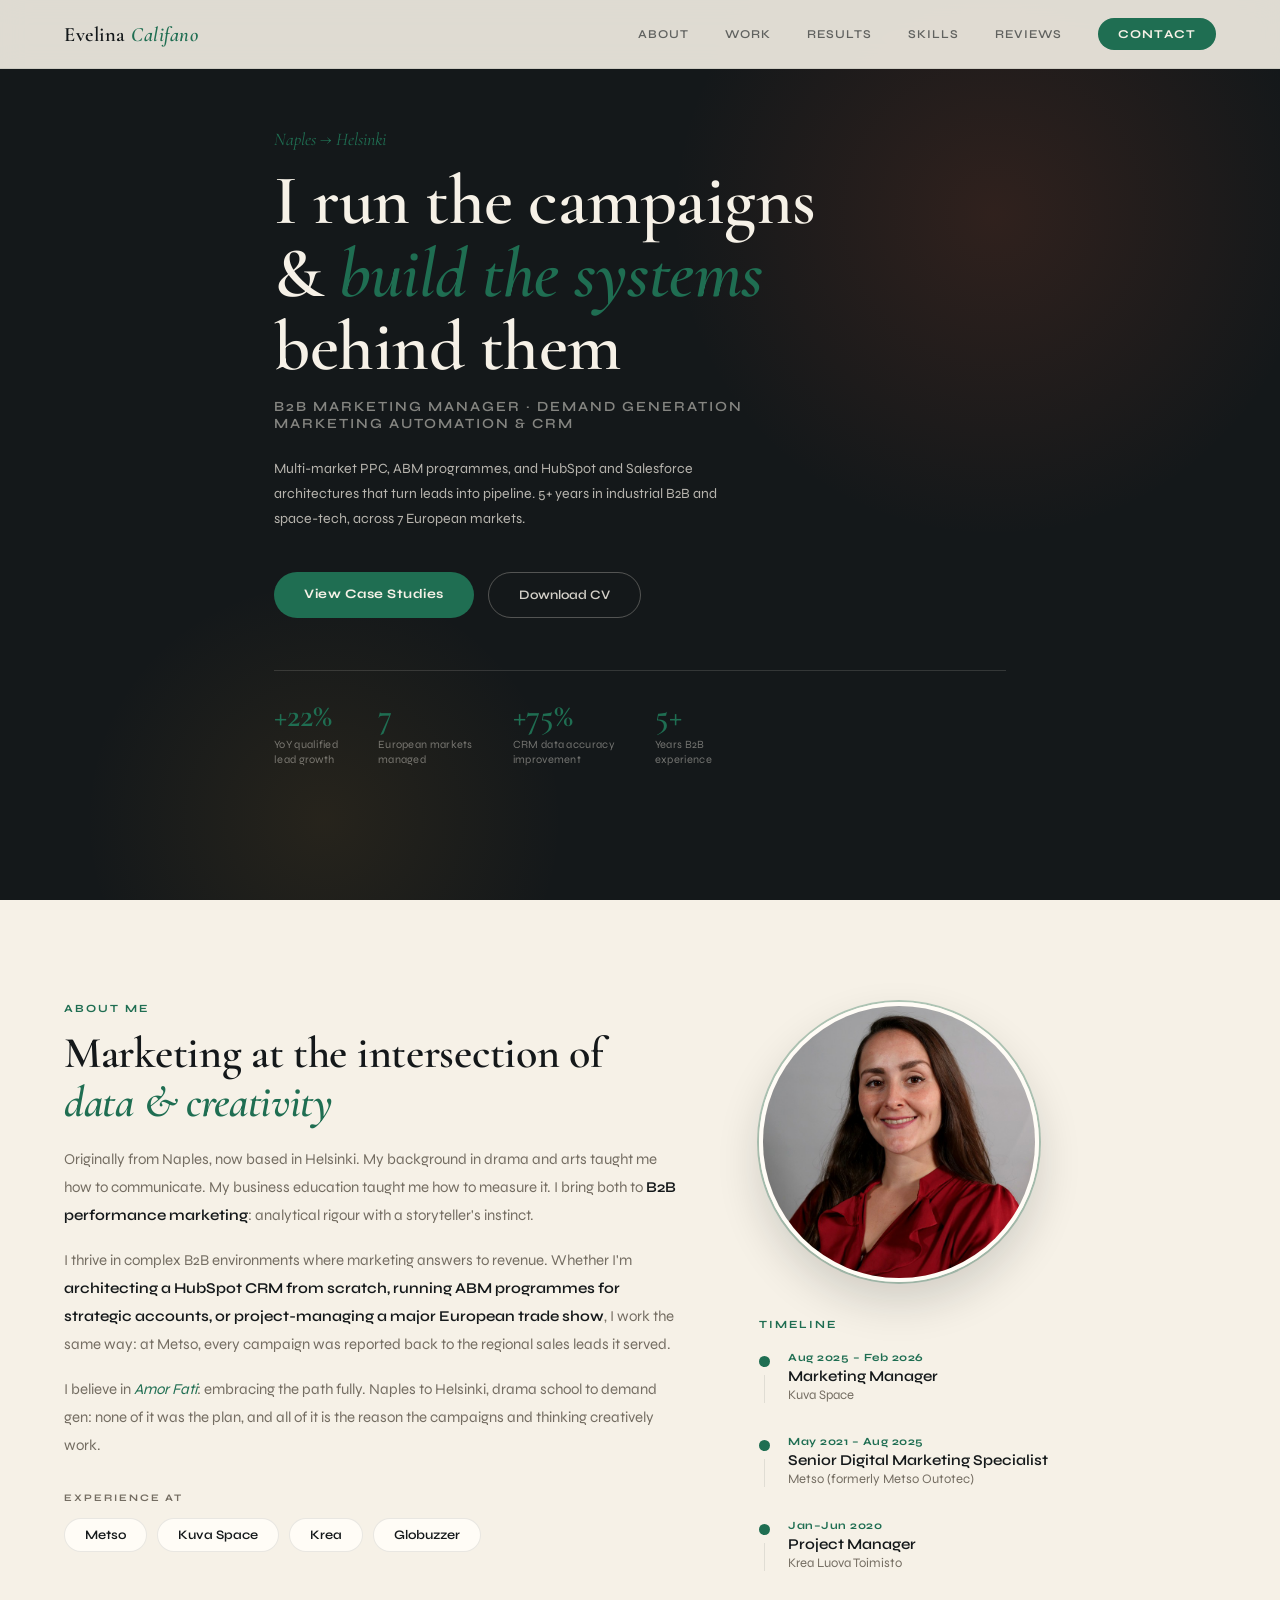
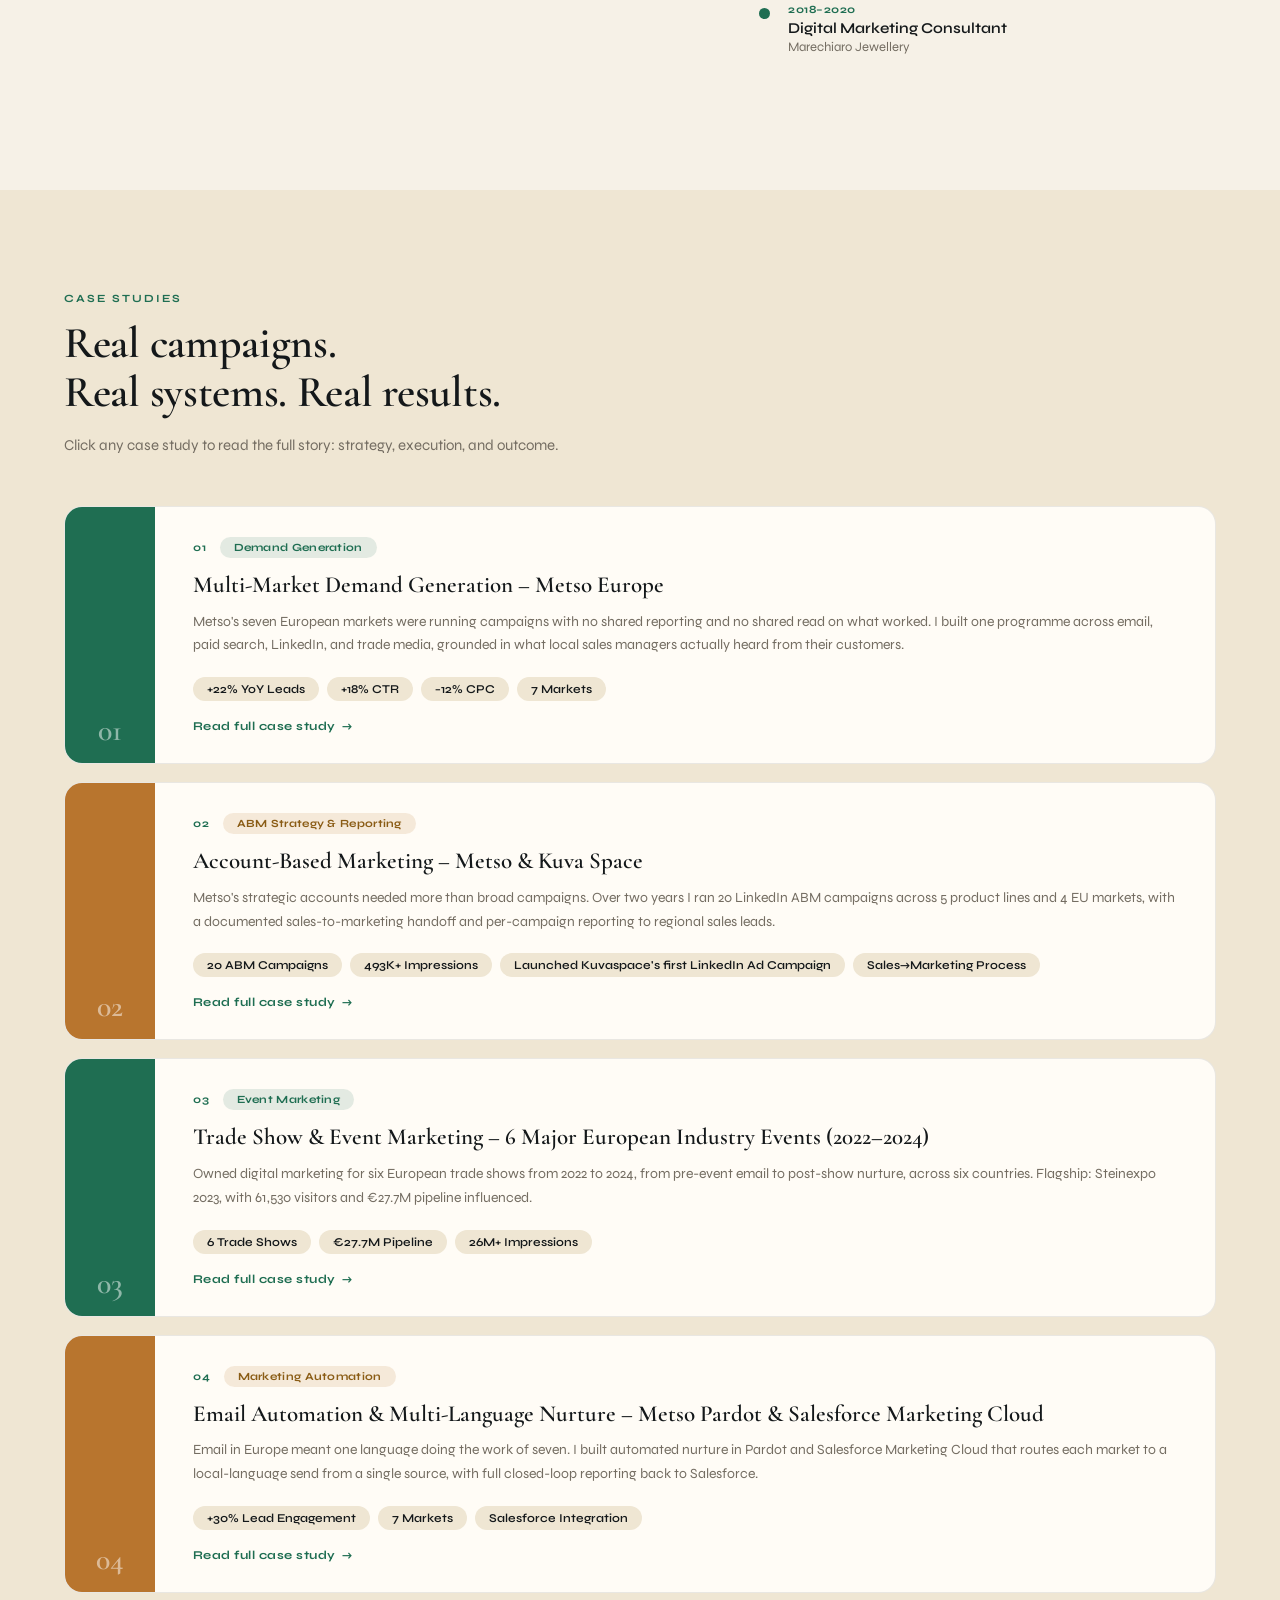
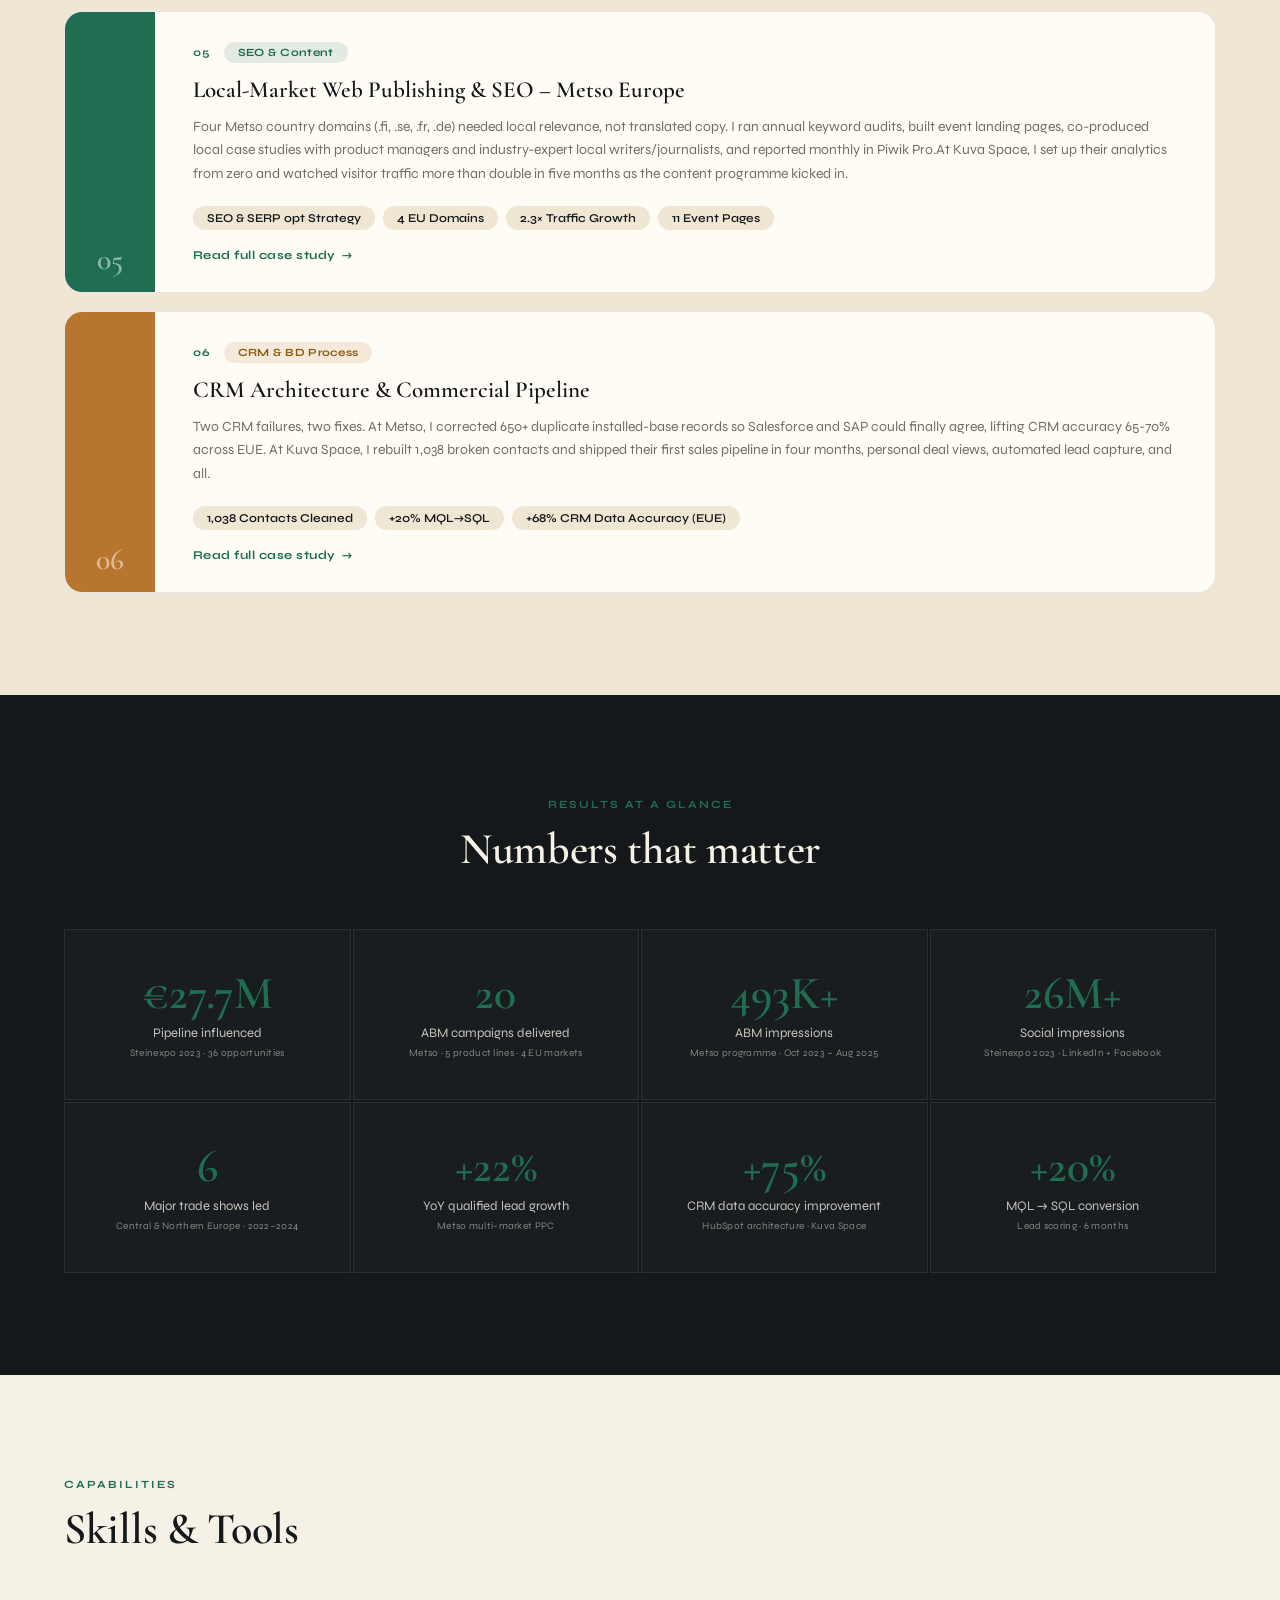
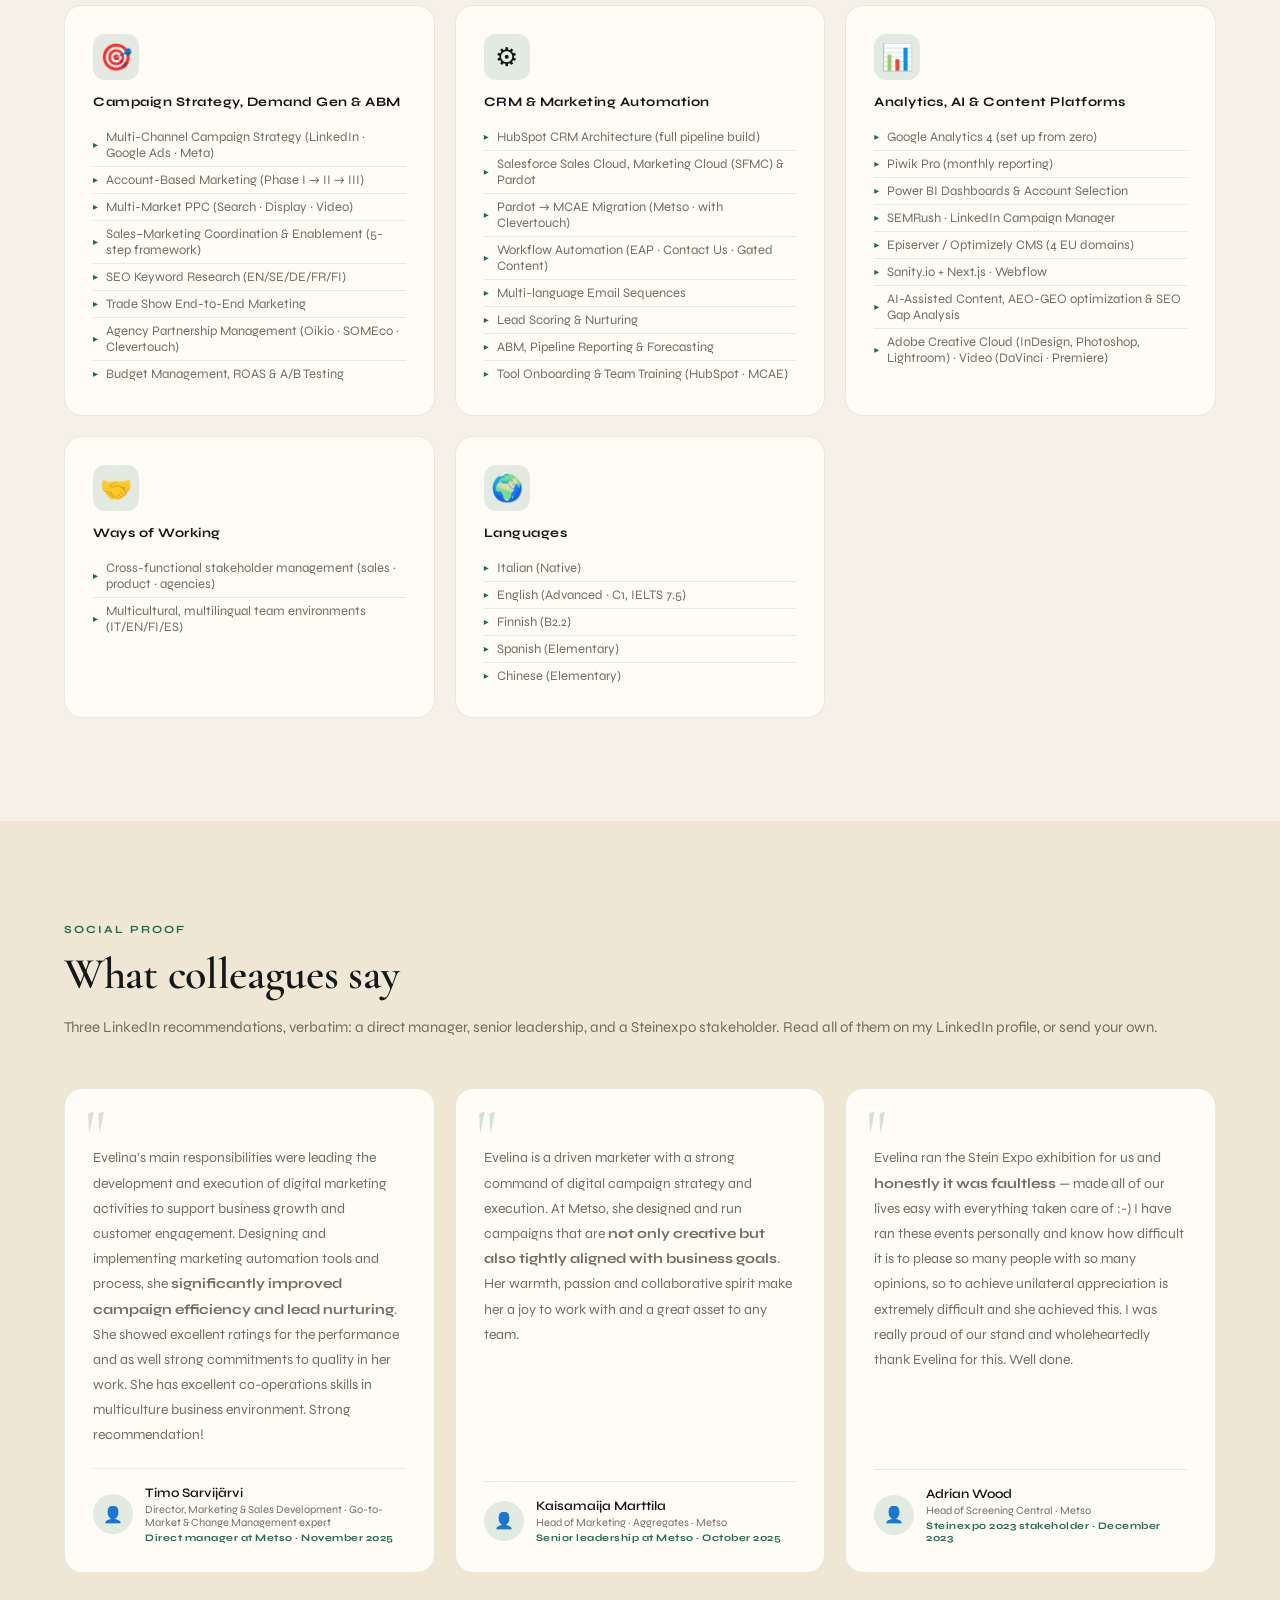
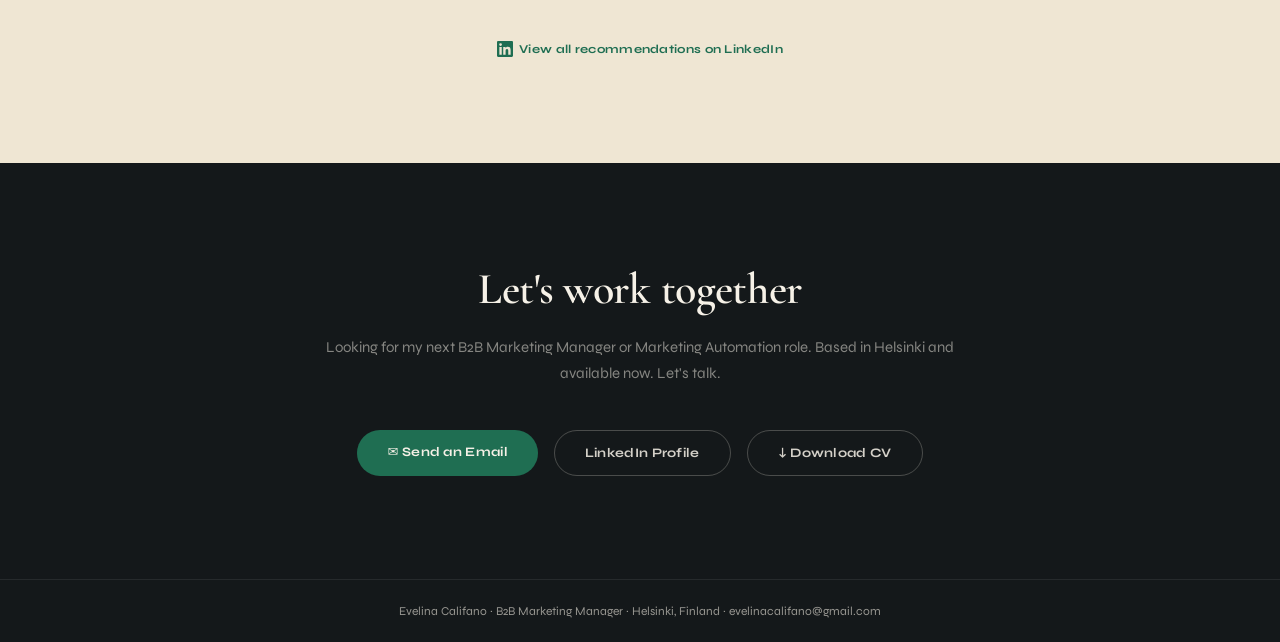
==== index.html @ 5bfd841c "Add files via upload" ====
<!DOCTYPE html>
<html lang="en">
<head>
<meta charset="UTF-8">
<meta name="viewport" content="width=device-width, initial-scale=1.0">
<title>Evelina Califano — B2B Marketing Portfolio</title>
<!-- Google tag (gtag.js) -->
<script async src="https://www.googletagmanager.com/gtag/js?id=G-ES58DCN4R7"></script>
<script>
  window.dataLayer = window.dataLayer || [];
  function gtag(){dataLayer.push(arguments);}
  gtag('js', new Date());
  gtag('config', 'G-ES58DCN4R7');
</script>
<link href="https://fonts.googleapis.com/css2?family=Cormorant+Garamond:ital,wght@0,400;0,600;1,400;1,600&family=Syne:wght@300;400;500;600&display=swap" rel="stylesheet">
<link rel="stylesheet" href="styles.css">
</head>
<body>

<!-- NAV -->
<nav>
  <div class="nav-logo">Evelina <em>Califano</em></div>
  <div class="nav-links">
    <a href="#about">About</a>
    <a href="#cases">Work</a>
    <a href="#results">Results</a>
    <a href="#skills">Skills</a>
    <a href="#recommendations">Reviews</a>
    <a href="#contact" class="nav-cta">Contact</a>
  </div>
  <button class="mobile-menu-btn" onclick="toggleMobileMenu()" aria-label="Menu">☰</button>
</nav>
<div class="mobile-menu" id="mobileMenu">
  <a href="#about" onclick="toggleMobileMenu()">About</a>
  <a href="#cases" onclick="toggleMobileMenu()">Work</a>
  <a href="#results" onclick="toggleMobileMenu()">Results</a>
  <a href="#skills" onclick="toggleMobileMenu()">Skills</a>
  <a href="#contact" onclick="toggleMobileMenu()">Contact</a>
</div>

<!-- HERO -->
<section class="hero">
  <div class="hero-glow-1"></div>
  <div class="hero-glow-2"></div>
  <div class="hero-inner">
    <div class="hero-content">
      <div class="hero-kicker">Naples &rarr; Helsinki</div>
      <h1 class="hero-title">I run the campaigns<br>& <em>build the systems</em><br>behind them</h1>
      <p class="hero-subtitle">B2B Marketing Manager · Demand Generation<br>Marketing Automation &amp; CRM</p>
      <p class="hero-desc">Multi-market PPC, ABM programmes, and HubSpot and Salesforce architectures that turn leads into pipeline. 5+ years in industrial B2B and space-tech, across 7 European markets.</p>
      <div class="hero-ctas">
        <a href="#cases" class="btn-primary">View Case Studies</a>
        <a href="https://github.com/EvelinaCalifano-Portfolio/evelinacalifano.github.io-/raw/refs/heads/main/Evelina%20Califano.CV.%281126%29.pdf" target="_blank" rel="noopener" class="btn-outline">Download CV</a>
      </div>
      <div class="hero-stats">
        <div><div class="stat-num">+22%</div><div class="stat-label">YoY qualified<br>lead growth</div></div>
        <div><div class="stat-num">7</div><div class="stat-label">European markets<br>managed</div></div>
        <div><div class="stat-num">+75%</div><div class="stat-label">CRM data accuracy<br>improvement</div></div>
        <div><div class="stat-num">5+</div><div class="stat-label">Years B2B<br>experience</div></div>
      </div>
    </div>
  </div>
</section>

<!-- ABOUT -->
<section id="about">
  <div class="about-inner">
    <div class="about-body fade-up">
      <div class="section-eyebrow">About me</div>
      <h2 class="section-title">Marketing at the intersection of<br><em style="color:var(--teal);font-style:italic">data &amp; creativity</em></h2>
      <p>Originally from Naples, now based in Helsinki. My background in drama and arts taught me how to communicate. My business education taught me how to measure it. I bring both to <strong>B2B performance marketing</strong>: analytical rigour with a storyteller's instinct.</p>
      <p>I thrive in complex B2B environments where marketing answers to revenue. Whether I'm <strong>architecting a HubSpot CRM from scratch, running ABM programmes for strategic accounts, or project-managing a major European trade show</strong>, I work the same way: at Metso, every campaign was reported back to the regional sales leads it served.</p>
      <p>I believe in <em>Amor Fati</em>: embracing the path fully. Naples to Helsinki, drama school to demand gen: none of it was the plan, and all of it is the reason the campaigns and thinking creatively work. </p>
      <div class="companies-label">Experience at</div>
      <div class="companies-list">
        <div class="co-pill">Metso</div>
        <div class="co-pill">Kuva Space</div>
        <div class="co-pill">Krea</div>
        <div class="co-pill">Globuzzer</div>
      </div>
    </div>
    <div class="fade-up">
      <div class="otw-wrap"><img src="[data-uri]" alt="Evelina Califano"></div>
      <div class="section-eyebrow" style="margin-bottom:20px;">Timeline</div>
      <div class="timeline">
        <div class="tl-item"><div class="tl-col"><div class="tl-dot"></div><div class="tl-line"></div></div><div><div class="tl-date">Aug 2025 – Feb 2026</div><div class="tl-role">Marketing Manager</div><div class="tl-co">Kuva Space</div></div></div>
        <div class="tl-item"><div class="tl-col"><div class="tl-dot"></div><div class="tl-line"></div></div><div><div class="tl-date">May 2021 – Aug 2025</div><div class="tl-role">Senior Digital Marketing Specialist</div><div class="tl-co">Metso (formerly Metso Outotec)</div></div></div>
        <div class="tl-item"><div class="tl-col"><div class="tl-dot"></div><div class="tl-line"></div></div><div><div class="tl-date">Jan–Jun 2020</div><div class="tl-role">Project Manager</div><div class="tl-co">Krea Luova Toimisto</div></div></div>
        <div class="tl-item"><div class="tl-col"><div class="tl-dot"></div></div><div><div class="tl-date">2018–2020</div><div class="tl-role">Digital Marketing Consultant</div><div class="tl-co">Marechiaro Jewellery</div></div></div>
      </div>
    </div>
  </div>
</section>

<!-- CASE STUDIES -->
<section id="cases">
  <div class="cases-inner">
    <div class="fade-up">
      <div class="section-eyebrow">Case Studies</div>
      <h2 class="section-title">Real campaigns.<br>Real systems. Real results.</h2>
      <p style="font-size:15px;color:var(--mid);margin-top:8px;font-weight:300;">Click any case study to read the full story: strategy, execution, and outcome.</p>
    </div>
    <div class="cases-grid">

      <a class="case-card fade-up" href="case-cs1.html">
        <div class="case-stripe" data-num="01"></div>
        <div class="case-body">
          <div class="case-top"><span class="case-num">01</span><span class="case-tag">Demand Generation</span></div>
          <div class="case-title">Multi-Market Demand Generation – Metso Europe</div>
          <div class="case-desc">Metso's seven European markets were running campaigns with no shared reporting and no shared read on what worked. I built one programme across email, paid search, LinkedIn, and trade media, grounded in what local sales managers actually heard from their customers.</div>
          <div class="case-pills"><span class="pill">+22% YoY Leads</span><span class="pill">+18% CTR</span><span class="pill">−12% CPC</span><span class="pill">7 Markets</span></div>
          <div class="case-cta">Read full case study</div>
        </div>
      </a>

      <a class="case-card fade-up" href="case-cs3.html">
        <div class="case-stripe gold" data-num="02"></div>
        <div class="case-body">
          <div class="case-top"><span class="case-num">02</span><span class="case-tag gold-tag">ABM Strategy & Reporting</span></div>
          <div class="case-title">Account-Based Marketing – Metso & Kuva Space </div>
          <div class="case-desc">Metso's strategic accounts needed more than broad campaigns. Over two years I ran 20 LinkedIn ABM campaigns across 5 product lines and 4 EU markets, with a documented sales-to-marketing handoff and per-campaign reporting to regional sales leads.</div>
          <div class="case-pills"><span class="pill">20 ABM Campaigns</span><span class="pill">493K+ Impressions</span><span class="pill">Launched Kuvaspace's first LinkedIn Ad Campaign</span><span class="pill">Sales→Marketing Process</span></div>
          <div class="case-cta">Read full case study</div>
        </div>
      </a>

      <a class="case-card fade-up" href="case-cs4.html">
        <div class="case-stripe" data-num="03"></div>
        <div class="case-body">
          <div class="case-top"><span class="case-num">03</span><span class="case-tag">Event Marketing</span></div>
          <div class="case-title">Trade Show &amp; Event Marketing – 6 Major European Industry Events (2022–2024)</div>
          <div class="case-desc">Owned digital marketing for six European trade shows from 2022 to 2024, from pre-event email to post-show nurture, across six countries. Flagship: Steinexpo 2023, with 61,530 visitors and €27.7M pipeline influenced.</div>
          <div class="case-pills"><span class="pill">6 Trade Shows</span><span class="pill">€27.7M Pipeline</span><span class="pill">26M+ Impressions</span></div>
          <div class="case-cta">Read full case study</div>
        </div>
      </a>

      <a class="case-card fade-up" href="case-cs5.html">
        <div class="case-stripe gold" data-num="04"></div>
        <div class="case-body">
          <div class="case-top"><span class="case-num">04</span><span class="case-tag gold-tag">Marketing Automation</span></div>
          <div class="case-title">Email Automation &amp; Multi-Language Nurture – Metso Pardot &amp; Salesforce Marketing Cloud</div>
          <div class="case-desc">Email in Europe meant one language doing the work of seven. I built automated nurture in Pardot and Salesforce Marketing Cloud that routes each market to a local-language send from a single source, with full closed-loop reporting back to Salesforce.</div>
          <div class="case-pills"><span class="pill">+30% Lead Engagement</span><span class="pill">7 Markets</span><span class="pill">Salesforce Integration</span></div>
          <div class="case-cta">Read full case study</div>
        </div>
      </a>

      <a class="case-card fade-up" href="case-cs6.html">
        <div class="case-stripe" data-num="05"></div>
        <div class="case-body">
          <div class="case-top"><span class="case-num">05</span><span class="case-tag">SEO & Content</span></div>
          <div class="case-title">Local-Market Web Publishing &amp; SEO – Metso Europe</div>
          <div class="case-desc">Four Metso country domains (.fi, .se, .fr, .de) needed local relevance, not translated copy. I ran annual keyword audits, built event landing pages, co-produced local case studies with product managers and industry-expert local writers/journalists, and reported monthly in Piwik Pro.At Kuva Space, I set up their analytics from zero and watched visitor traffic more than double in five months as the content programme kicked in.</div>
          <div class="case-pills"><span class="pill">SEO & SERP opt Strategy</span><span class="pill">4 EU Domains</span><span class="pill">2.3× Traffic Growth</span><span class="pill">11 Event Pages</span></div>
          <div class="case-cta">Read full case study</div>
        </div>
      </a>

      <a class="case-card fade-up" href="case-cs2.html">
        <div class="case-stripe gold" data-num="06"></div>
        <div class="case-body">
          <div class="case-top"><span class="case-num">06</span><span class="case-tag gold-tag">CRM & BD Process</span></div>
          <div class="case-title">CRM Architecture &amp; Commercial Pipeline</div>
          <div class="case-desc"> Two CRM failures, two fixes. At Metso, I corrected 650+ duplicate installed-base records so Salesforce and SAP could finally agree, lifting CRM accuracy 65-70% across EUE. At Kuva Space, I rebuilt 1,038 broken contacts and shipped their first sales pipeline in four months, personal deal views, automated lead capture, and all.</div>
          <div class="case-pills"><span class="pill">1,038 Contacts Cleaned</span><span class="pill">+20% MQL→SQL</span><span class="pill">+68% CRM Data Accuracy (EUE)</span></div>
          <div class="case-cta">Read full case study</div>
        </div>
      </a>

    </div>
  </div>
</section>

<!-- RESULTS WALL -->
<section id="results">
  <div class="results-inner">
    <div class="fade-up">
      <div class="section-eyebrow">Results at a Glance</div>
      <h2 class="section-title" style="color:var(--white)">Numbers that matter</h2>
    </div>
    <div class="results-wall fade-up">
      <div class="result-block"><div class="result-num">€27.7M</div><div class="result-lbl">Pipeline influenced</div><div class="result-source">Steinexpo 2023 · 36 opportunities</div></div>
      <div class="result-block"><div class="result-num">20</div><div class="result-lbl">ABM campaigns delivered</div><div class="result-source">Metso · 5 product lines · 4 EU markets</div></div>
      <div class="result-block"><div class="result-num">493K+</div><div class="result-lbl">ABM impressions</div><div class="result-source">Metso programme · Oct 2023 – Aug 2025</div></div>
      <div class="result-block"><div class="result-num">26M+</div><div class="result-lbl">Social impressions</div><div class="result-source">Steinexpo 2023 · LinkedIn + Facebook</div></div>
      <div class="result-block"><div class="result-num">6</div><div class="result-lbl">Major trade shows led</div><div class="result-source">Central &amp; Northern Europe · 2022–2024</div></div>
      <div class="result-block"><div class="result-num">+22%</div><div class="result-lbl">YoY qualified lead growth</div><div class="result-source">Metso multi-market PPC</div></div>
      <div class="result-block"><div class="result-num">+75%</div><div class="result-lbl">CRM data accuracy improvement</div><div class="result-source">HubSpot architecture · Kuva Space</div></div>
      <div class="result-block"><div class="result-num">+20%</div><div class="result-lbl">MQL → SQL conversion</div><div class="result-source">Lead scoring · 6 months</div></div>
    </div>
  </div>
</section>

<!-- SKILLS -->
<section id="skills">
  <div class="skills-inner">
    <div class="fade-up">
      <div class="section-eyebrow">Capabilities</div>
      <h2 class="section-title">Skills &amp; Tools</h2>
    </div>
    <div class="skills-grid fade-up">
      <div class="skill-card">
        <div class="skill-icon">🎯</div>
        <div class="skill-cat">Campaign Strategy, Demand Gen &amp; ABM</div>
        <ul class="skill-list">
          <li>Multi-Channel Campaign Strategy (LinkedIn · Google Ads · Meta)</li>
          <li>Account-Based Marketing (Phase I → II → III)</li>
          <li>Multi-Market PPC (Search · Display · Video)</li>
          <li>Sales–Marketing Coordination &amp; Enablement (5-step framework)</li>
          <li>SEO Keyword Research (EN/SE/DE/FR/FI)</li>
          <li>Trade Show End-to-End Marketing</li>
          <li>Agency Partnership Management (Oikio · SOMEco · Clevertouch)</li>
          <li>Budget Management, ROAS &amp; A/B Testing</li>
        </ul>
      </div>
      <div class="skill-card">
        <div class="skill-icon">⚙️</div>
        <div class="skill-cat">CRM &amp; Marketing Automation</div>
        <ul class="skill-list">
          <li>HubSpot CRM Architecture (full pipeline build)</li>
          <li>Salesforce Sales Cloud, Marketing Cloud (SFMC) &amp; Pardot</li>
          <li>Pardot → MCAE Migration (Metso · with Clevertouch)</li>
          <li>Workflow Automation (EAP · Contact Us · Gated Content)</li>
          <li>Multi-language Email Sequences</li>
          <li>Lead Scoring &amp; Nurturing</li>
          <li>ABM, Pipeline Reporting &amp; Forecasting</li>
          <li>Tool Onboarding &amp; Team Training (HubSpot · MCAE)</li>
        </ul>
      </div>
      <div class="skill-card">
        <div class="skill-icon">📊</div>
        <div class="skill-cat">Analytics, AI &amp; Content Platforms</div>
        <ul class="skill-list">
          <li>Google Analytics 4 (set up from zero)</li>
          <li>Piwik Pro (monthly reporting)</li>
          <li>Power BI Dashboards &amp; Account Selection</li>
          <li>SEMRush · LinkedIn Campaign Manager</li>
          <li>Episerver / Optimizely CMS (4 EU domains)</li>
          <li>Sanity.io + Next.js · Webflow</li>
          <li>AI-Assisted Content, AEO-GEO optimization &amp; SEO Gap Analysis</li>
          <li>Adobe Creative Cloud (InDesign, Photoshop, Lightroom) · Video (DaVinci · Premiere)</li>
        </ul>
      </div>
      <div class="skill-card">
        <div class="skill-icon">🤝</div>
        <div class="skill-cat">Ways of Working</div>
        <ul class="skill-list">
          <li>Cross-functional stakeholder management (sales · product · agencies)</li>
          <li>Multicultural, multilingual team environments (IT/EN/FI/ES)</li>
        </ul>
      </div>
      <div class="skill-card">
        <div class="skill-icon">🌍</div>
        <div class="skill-cat">Languages</div>
        <ul class="skill-list">
          <li>Italian (Native)</li>
          <li>English (Advanced · C1, IELTS 7.5)</li>
          <li>Finnish (B2.2)</li>
          <li>Spanish (Elementary)</li>
          <li>Chinese (Elementary)</li>
        </ul>
      </div>
    </div>
  </div>
</section>


<!-- RECOMMENDATIONS -->
<section id="recommendations">
  <div class="reco-inner">
    <div class="fade-up">
      <div class="section-eyebrow">Social Proof</div>
      <h2 class="section-title">What colleagues say</h2>
      <p style="font-size:15px;color:var(--mid);margin-top:8px;font-weight:300;">Three LinkedIn recommendations, verbatim: a direct manager, senior leadership, and a Steinexpo stakeholder. Read all of them on my LinkedIn profile, or send your own.</p>
    </div>
    <div class="reco-grid fade-up">

      <div class="reco-card">
        <p class="reco-quote">Evelina’s main responsibilities were leading the development and execution of digital marketing activities to support business growth and customer engagement. Designing and implementing marketing automation tools and process, she <strong>significantly improved campaign efficiency and lead nurturing</strong>. She showed excellent ratings for the performance and as well strong commitments to quality in her work. She has excellent co-operations skills in multiculture business environment. Strong recommendation!</p>
        <div class="reco-author">
          <div class="reco-avatar">👤</div>
          <div>
            <div class="reco-name">Timo Sarvijärvi</div>
            <div class="reco-role">Director, Marketing &amp; Sales Development · Go-to-Market &amp; Change Management expert</div>
            <div class="reco-context">Direct manager at Metso · November 2025</div>
          </div>
        </div>
      </div>
      <div class="reco-card">
        <p class="reco-quote">Evelina is a driven marketer with a strong command of digital campaign strategy and execution. At Metso, she designed and run campaigns that are <strong>not only creative but also tightly aligned with business goals</strong>. Her warmth, passion and collaborative spirit make her a joy to work with and a great asset to any team.</p>
        <div class="reco-author">
          <div class="reco-avatar">👤</div>
          <div>
            <div class="reco-name">Kaisamaija Marttila</div>
            <div class="reco-role">Head of Marketing · Aggregates · Metso</div>
            <div class="reco-context">Senior leadership at Metso · October 2025</div>
          </div>
        </div>
      </div>
      <div class="reco-card">
        <p class="reco-quote">Evelina ran the Stein Expo exhibition for us and <strong>honestly it was faultless</strong> — made all of our lives easy with everything taken care of :-) I have ran these events personally and know how difficult it is to please so many people with so many opinions, so to achieve unilateral appreciation is extremely difficult and she achieved this. I was really proud of our stand and wholeheartedly thank Evelina for this. Well done.</p>
        <div class="reco-author">
          <div class="reco-avatar">👤</div>
          <div>
            <div class="reco-name">Adrian Wood</div>
            <div class="reco-role">Head of Screening Central · Metso</div>
            <div class="reco-context">Steinexpo 2023 stakeholder · December 2023</div>
          </div>
        </div>
      </div>

    </div>

    <div style="text-align:center;margin-top:40px;" class="fade-up">
      <a href="https://www.linkedin.com/in/evelina-califano-marketingistheanswer/" target="_blank" rel="noopener" class="reco-link">
        <svg width="16" height="16" viewBox="0 0 24 24" fill="currentColor"><path d="M20.447 20.452h-3.554v-5.569c0-1.328-.027-3.037-1.852-3.037-1.853 0-2.136 1.445-2.136 2.939v5.667H9.351V9h3.414v1.561h.046c.477-.9 1.637-1.85 3.37-1.85 3.601 0 4.267 2.37 4.267 5.455v6.286zM5.337 7.433a2.062 2.062 0 01-2.063-2.065 2.064 2.064 0 112.063 2.065zm1.782 13.019H3.555V9h3.564v11.452zM22.225 0H1.771C.792 0 0 .774 0 1.729v20.542C0 23.227.792 24 1.771 24h20.451C23.2 24 24 23.227 24 22.271V1.729C24 .774 23.2 0 22.222 0h.003z"/></svg>
        View all recommendations on LinkedIn
      </a>
    </div>
  </div>
</section>

<!-- CONTACT -->
<section id="contact">
  <div class="contact-inner fade-up">
    <h2 class="section-title">Let's work together</h2>
    <p class="contact-sub">Looking for my next B2B Marketing Manager or Marketing Automation role. Based in Helsinki and available now. Let's talk.</p>
    <div class="contact-links">
      <a href="mailto:evelinacalifano@gmail.com" class="cl cl-primary">✉ Send an Email</a>
      <a href="https://www.linkedin.com/in/evelina-califano-marketingistheanswer/" target="_blank" rel="noopener" class="cl cl-ghost">LinkedIn Profile</a>
      <a href="https://github.com/EvelinaCalifano-Portfolio/evelinacalifano.github.io-/raw/refs/heads/main/Evelina%20Califano.CV.%281126%29.pdf" target="_blank" rel="noopener" class="cl cl-ghost">↓ Download CV</a>
    </div>
  </div>
</section>

<footer>
  <p>Evelina Califano · B2B Marketing Manager · Helsinki, Finland · evelinacalifano@gmail.com</p>
</footer>

<script src="site.js"></script>
</body>
</html>
---- styles.css ----
:root {
  --ink: #14181A;
  --ink2: #1E2325;
  --cream: #F6F1E7;
  --cream2: #EFE6D3;
  --paper: #FFFCF6;
  --rust: #1F6E52;
  --rust-dim: rgba(31,110,82,0.12);
  --rust-mid: rgba(31,110,82,0.32);
  --ochre: #B8752E;
  --ochre-dim: rgba(184,117,46,0.14);
  --mid: #746D62;
  --white: #ffffff;
  --serif: 'Cormorant Garamond', Georgia, serif;
  --sans: 'Syne', system-ui, sans-serif;
  --border: rgba(20,24,26,0.09);
  --border-dark: rgba(255,255,255,0.08);
  --sp-sec-y: clamp(56px, 8vw, 112px);
  --sp-sec-x: clamp(20px, 6vw, 64px);
  /* legacy aliases so any leftover inline styles still resolve correctly */
  --teal: var(--rust);
  --teal-dim: var(--rust-dim);
  --teal-mid: var(--rust-mid);
  --gold: var(--ochre);
  --gold-dim: var(--ochre-dim);
  --dark: var(--ink);
  --dark2: var(--ink2);
  --light: var(--cream2);
  --white: var(--cream);
  --border-light: var(--border);
}
*{margin:0;padding:0;box-sizing:border-box;}
html{scroll-behavior:smooth;}
body{font-family:var(--sans);background:var(--cream);color:var(--ink);overflow-x:hidden;}

/* ── NAV ── */
nav{position:fixed;top:0;left:0;right:0;z-index:200;display:flex;justify-content:space-between;align-items:center;padding:clamp(12px,2vw,18px) var(--sp-sec-x);background:rgba(246,241,231,0.9);backdrop-filter:blur(14px);border-bottom:1px solid var(--border);}
.nav-logo{font-family:var(--serif);font-size:clamp(17px,1.6vw,21px);color:var(--ink);letter-spacing:0.5px;font-weight:600;}
.nav-logo em{color:var(--rust);font-style:italic;}
.nav-links{display:flex;gap:clamp(18px,3vw,36px);align-items:center;}
.nav-links a{color:var(--ink);opacity:0.62;text-decoration:none;font-size:12px;font-weight:600;letter-spacing:1px;text-transform:uppercase;transition:opacity 0.2s,color 0.2s;}
.nav-links a:hover{opacity:1;color:var(--rust);}
.nav-cta{background:var(--rust);color:var(--cream)!important;opacity:1!important;padding:9px 20px;border-radius:100px;font-weight:700!important;}
.nav-cta:hover{background:var(--ink);transform:translateY(-1px);}

/* ── HERO ── */
.hero{min-height:100vh;background:var(--ink);display:flex;align-items:flex-start;padding:clamp(84px,12vw,128px) 0 0;position:relative;overflow:hidden;}
.hero-glow-1{position:absolute;top:-15%;right:-5%;width:700px;height:700px;background:radial-gradient(circle,rgba(193,80,46,0.16) 0%,transparent 65%);pointer-events:none;}
.hero-glow-2{position:absolute;bottom:-20%;left:5%;width:520px;height:520px;background:radial-gradient(circle,rgba(201,138,44,0.10) 0%,transparent 65%);pointer-events:none;}
.hero-inner{max-width:860px;margin:0 auto;width:100%;position:relative;z-index:2;padding:0 var(--sp-sec-x);}
.hero-content{padding-bottom:clamp(48px,8vw,96px);}
.hero-kicker{font-family:var(--serif);font-style:italic;font-size:clamp(15px,1.4vw,19px);color:var(--rust);margin-bottom:14px;}
.hero-badge{display:inline-flex;align-items:center;gap:8px;background:var(--rust-dim);border:1px solid var(--rust-mid);padding:6px 16px;border-radius:100px;margin-bottom:26px;}
.hero-badge-dot{width:7px;height:7px;background:var(--rust);border-radius:50%;animation:pulse 2.4s ease-in-out infinite;}
@keyframes pulse{0%,100%{opacity:1;transform:scale(1);}50%{opacity:0.5;transform:scale(1.4);}}
.hero-badge span{font-size:11px;color:var(--rust);font-weight:700;letter-spacing:1px;text-transform:uppercase;}

h1.hero-title{font-family:var(--serif);font-size:clamp(2.4rem,4.6vw + 1rem,4.4rem);line-height:1.04;color:var(--cream);font-weight:600;margin-bottom:14px;letter-spacing:-0.5px;}
h1.hero-title em{color:var(--rust);font-style:italic;}
.hero-subtitle{font-size:clamp(12px,1.1vw,14px);color:rgba(246,241,231,0.5);font-weight:600;letter-spacing:2px;text-transform:uppercase;margin-bottom:24px;}
.hero-desc{font-size:clamp(14px,1.1vw,15px);color:rgba(246,241,231,0.72);line-height:1.8;margin-bottom:clamp(28px,4vw,40px);max-width:480px;font-weight:300;}

.hero-ctas{display:flex;gap:14px;flex-wrap:wrap;margin-bottom:clamp(32px,5vw,52px);}
.btn-primary{padding:14px 30px;background:var(--rust);color:var(--cream);font-size:13px;font-weight:700;border-radius:100px;text-decoration:none;letter-spacing:0.5px;transition:all 0.2s;}
.btn-primary:hover{transform:translateY(-2px);box-shadow:0 10px 30px rgba(193,80,46,0.35);background:var(--ochre);}
.btn-outline{padding:14px 30px;border:1px solid rgba(246,241,231,0.28);color:rgba(246,241,231,0.85);font-size:13px;font-weight:600;border-radius:100px;text-decoration:none;transition:all 0.2s;}
.btn-outline:hover{border-color:var(--rust);color:var(--rust);}

.hero-stats{display:flex;gap:clamp(20px,3.4vw,40px);flex-wrap:wrap;padding-top:28px;border-top:1px solid rgba(246,241,231,0.14);}
.stat-num{font-family:var(--serif);font-size:clamp(24px,2.6vw,34px);font-weight:600;color:var(--rust);line-height:1;}
.stat-label{font-size:11px;color:rgba(246,241,231,0.42);margin-top:5px;line-height:1.4;letter-spacing:0.3px;}

.hero-card{background:rgba(246,241,231,0.04);border:1px solid var(--border-dark);border-radius:20px;padding:32px;position:relative;overflow:hidden;}
.hero-card::before{content:'';position:absolute;top:0;left:0;right:0;height:1px;background:rgba(193,80,46,0.4);}
.hc-label{font-size:10px;color:var(--rust);font-weight:700;letter-spacing:1.5px;text-transform:uppercase;margin-bottom:22px;}
.metric-row{display:flex;align-items:center;gap:10px;padding:9px 0;border-bottom:1px solid var(--border-dark);}
.metric-row:last-child{border-bottom:none;padding-bottom:0;}
.metric-icon{width:34px;height:34px;border-radius:9px;background:var(--rust-dim);display:flex;align-items:center;justify-content:center;flex-shrink:0;font-size:15px;}
.metric-val{font-size:15px;font-weight:600;color:var(--cream);}
.metric-val em{color:var(--rust);font-style:normal;}
.metric-sub{font-size:10px;color:rgba(246,241,231,0.35);margin-top:1px;}

/* ── ABOUT ── */
#about{padding:var(--sp-sec-y) var(--sp-sec-x);background:var(--cream);}
.about-inner{max-width:1160px;margin:0 auto;display:grid;grid-template-columns:1.15fr 0.85fr;gap:clamp(40px,6vw,100px);align-items:start;}
.section-eyebrow{font-size:11px;font-weight:700;color:var(--rust);letter-spacing:2px;text-transform:uppercase;margin-bottom:14px;}
.section-title{font-family:var(--serif);font-size:clamp(1.9rem,2.6vw + 0.8rem,2.75rem);line-height:1.1;font-weight:600;margin-bottom:20px;letter-spacing:-0.3px;}
.about-body p{font-size:15px;color:var(--mid);line-height:1.85;margin-bottom:18px;font-weight:300;}
.about-body p strong{color:var(--ink);font-weight:600;}
.about-body p em{color:var(--rust);font-style:italic;}
.companies-label{font-size:10px;font-weight:700;color:var(--mid);letter-spacing:2px;text-transform:uppercase;margin:32px 0 14px;}
.companies-list{display:flex;flex-wrap:wrap;gap:10px;}
.co-pill{padding:8px 20px;border-radius:100px;border:1px solid var(--border);font-size:13px;font-weight:600;color:var(--ink);background:var(--paper);}

.timeline{padding-left:0;}
.tl-item{display:flex;gap:18px;margin-bottom:32px;}
.tl-col{display:flex;flex-direction:column;align-items:center;}
.tl-dot{width:11px;height:11px;border-radius:50%;background:var(--rust);flex-shrink:0;margin-top:5px;}
.tl-line{flex:1;width:1px;background:var(--border);margin-top:8px;}
.tl-date{font-size:11px;color:var(--rust);font-weight:700;letter-spacing:0.5px;margin-bottom:3px;}
.tl-role{font-size:15px;font-weight:600;color:var(--ink);}
.tl-co{font-size:13px;color:var(--mid);margin-top:2px;}
.photo-placeholder{width:100%;aspect-ratio:3/4;background:linear-gradient(135deg,var(--cream2) 0%,#E4D6BC 100%);border-radius:20px;display:flex;flex-direction:column;align-items:center;justify-content:center;border:2px dashed var(--rust-mid);color:var(--rust);font-size:13px;font-weight:600;gap:10px;max-width:240px;margin-bottom:32px;}
.photo-placeholder span{font-size:32px;}

/* ── CASES ── */
#cases{padding:var(--sp-sec-y) var(--sp-sec-x);background:var(--cream2);}
.cases-inner{max-width:1160px;margin:0 auto;}
.cases-grid{display:grid;gap:18px;margin-top:clamp(32px,5vw,52px);}
.case-card{background:var(--paper);border-radius:18px;overflow:hidden;border:1px solid var(--border);display:grid;grid-template-columns:clamp(60px,7vw,92px) 1fr;cursor:pointer;transition:transform 0.25s,box-shadow 0.25s;position:relative;text-decoration:none;color:inherit;}
.case-card:hover{transform:translateY(-5px);box-shadow:0 24px 60px rgba(20,24,26,0.12);}
.case-stripe{background:var(--rust);display:flex;align-items:flex-end;padding:18px 0 14px;justify-content:center;}
.case-stripe::after{content:attr(data-num);font-family:var(--serif);font-size:clamp(22px,2.4vw,30px);font-weight:600;color:rgba(255,255,255,0.5);}
.case-stripe.gold{background:var(--ochre);}
.case-body{padding:clamp(22px,3vw,30px) clamp(22px,3.4vw,38px);}
.case-top{display:flex;align-items:center;gap:12px;margin-bottom:14px;}
.case-num{font-size:11px;font-weight:700;color:var(--rust);letter-spacing:1.5px;}
.case-tag{font-size:11px;padding:4px 14px;border-radius:100px;background:var(--rust-dim);color:var(--rust);font-weight:700;letter-spacing:0.3px;}
.case-tag.gold-tag{background:var(--ochre-dim);color:#8A5C15;}
.case-title{font-family:var(--serif);font-size:clamp(19px,1.8vw,24px);font-weight:600;margin-bottom:10px;line-height:1.2;}
.case-desc{font-size:14px;color:var(--mid);line-height:1.7;margin-bottom:20px;font-weight:300;}
.case-pills{display:flex;flex-wrap:wrap;gap:8px;margin-bottom:18px;}
.pill{background:var(--cream2);border-radius:100px;padding:5px 14px;font-size:12px;font-weight:600;color:var(--ink);}
.case-cta{font-size:12px;font-weight:700;color:var(--rust);letter-spacing:0.5px;display:flex;align-items:center;gap:6px;}
.case-cta::after{content:'→';transition:transform 0.2s;}
.case-card:hover .case-cta::after{transform:translateX(4px);}

/* ── MODAL ── */
.modal-overlay{position:fixed;inset:0;background:rgba(20,24,26,0.85);backdrop-filter:blur(10px);z-index:500;display:flex;align-items:center;justify-content:center;padding:32px;opacity:0;pointer-events:none;transition:opacity 0.25s;}
.modal-overlay.open{opacity:1;pointer-events:all;}
.modal{background:var(--paper);border-radius:22px;max-width:780px;width:100%;max-height:85vh;overflow-y:auto;position:relative;}
.modal-header{padding:36px 40px 0;border-bottom:1px solid var(--border);padding-bottom:24px;}
.modal-close{position:absolute;top:20px;right:24px;background:var(--cream2);border:none;width:36px;height:36px;border-radius:50%;cursor:pointer;font-size:18px;display:flex;align-items:center;justify-content:center;color:var(--mid);transition:background 0.2s;}
.modal-close:hover{background:var(--rust-dim);color:var(--rust);}
.modal-eyebrow{font-size:11px;font-weight:700;color:var(--rust);letter-spacing:1.5px;text-transform:uppercase;margin-bottom:8px;}
.modal-title{font-family:var(--serif);font-size:clamp(24px,2.8vw,32px);font-weight:600;line-height:1.15;margin-bottom:12px;}
.modal-body{padding:28px 40px 40px;}
.modal-section{margin-bottom:28px;}
.modal-section h4{font-size:11px;font-weight:700;color:var(--mid);letter-spacing:1.5px;text-transform:uppercase;margin-bottom:10px;}
.modal-section p{font-size:14px;color:var(--mid);line-height:1.8;font-weight:300;}
.modal-section ul{padding-left:0;list-style:none;}
.modal-section ul li{font-size:14px;color:var(--mid);line-height:1.7;padding:5px 0;padding-left:18px;position:relative;font-weight:300;}
.modal-section ul li::before{content:'▸';color:var(--rust);position:absolute;left:0;font-size:11px;top:7px;}
.modal-section ul li strong{font-weight:600;color:var(--ink);}
.modal-results{display:grid;grid-template-columns:repeat(3,1fr);gap:12px;margin-top:8px;}
.modal-result{background:var(--cream2);border-radius:14px;padding:16px;text-align:center;}
.modal-result-num{font-family:var(--serif);font-size:28px;font-weight:600;color:var(--rust);}
.modal-result-label{font-size:12px;color:var(--mid);margin-top:4px;line-height:1.4;}
.modal-result-desc{font-size:11px;color:var(--mid);margin-top:8px;line-height:1.5;font-weight:300;}
.modal-results-note{font-size:11px;color:var(--mid);margin-top:14px;font-style:italic;font-weight:300;text-align:left;}
.modal-learn{background:var(--rust-dim);border-left:3px solid var(--rust);border-radius:0 12px 12px 0;padding:14px 18px;margin-top:8px;}
.modal-learn p{font-size:13px;color:#7A3115;line-height:1.7;font-style:italic;font-weight:400;}
.modal-learn strong{font-weight:600;}

.cs-asset-grid{display:grid;grid-template-columns:1fr 1fr;gap:12px;margin:12px 0 16px;}
.cs-asset-grid.single{grid-template-columns:1fr;}
.cs-asset-fig{margin:0;}
.cs-asset-fig img{width:100%;border-radius:10px;display:block;border:1px solid var(--border);box-shadow:0 2px 12px rgba(20,24,26,0.08);}
.cs-asset-fig figcaption{font-size:10px;color:var(--mid);text-align:center;padding:5px 4px 0;font-style:italic;line-height:1.4;}
.cs-li-links{margin:14px 0 0;padding:14px;background:var(--rust-dim);border-radius:10px;border-left:3px solid var(--rust);}
.cs-li-links p{font-size:12px;font-weight:700;color:var(--rust);margin:0 0 8px;letter-spacing:0.5px;}
.cs-li-links a{display:block;font-size:11px;color:#7A3115;margin-bottom:4px;word-break:break-all;text-decoration:none;padding:2px 0;}
.cs-li-links a:hover{text-decoration:underline;}
.modal-assets{margin-top:8px;}
.modal-assets h4{font-size:11px;font-weight:700;color:var(--mid);letter-spacing:1.5px;text-transform:uppercase;margin-bottom:14px;}
.modal-assets img{width:100%;border-radius:10px;display:block;border:1px solid var(--border);margin-bottom:6px;box-shadow:0 2px 8px rgba(20,24,26,0.07);}
.modal-assets figcaption{font-size:10px;color:var(--mid);text-align:center;padding:4px 4px 12px;font-style:italic;display:block;}
.modal-assets figure{margin:0 0 16px;}
@media(max-width:600px){.cs-asset-grid{grid-template-columns:1fr;}}

/* ── RESULTS ── */
#results{padding:var(--sp-sec-y) var(--sp-sec-x);background:var(--ink);}
.results-inner{max-width:1160px;margin:0 auto;text-align:center;}
.results-inner .section-title{color:var(--cream);}
.results-inner .section-eyebrow{justify-content:center;}
.results-wall{display:grid;grid-template-columns:repeat(4,1fr);gap:2px;margin-top:clamp(36px,5vw,56px);}
.result-block{background:rgba(246,241,231,0.025);padding:clamp(26px,3.6vw,40px) 20px;text-align:center;border:1px solid var(--border-dark);transition:background 0.2s;}
.result-block:hover{background:rgba(193,80,46,0.1);}
.result-num{font-family:var(--serif);font-size:clamp(30px,3.6vw,48px);font-weight:600;color:var(--rust);line-height:1;}
.result-lbl{font-size:13px;color:rgba(246,241,231,0.78);margin-top:8px;line-height:1.45;}
.result-source{font-size:10px;color:rgba(246,241,231,0.48);margin-top:4px;letter-spacing:0.3px;}

/* ── SKILLS ── */
#skills{padding:var(--sp-sec-y) var(--sp-sec-x);background:var(--cream);}
.skills-inner{max-width:1160px;margin:0 auto;}
.skills-grid{display:grid;grid-template-columns:repeat(3,1fr);gap:20px;margin-top:clamp(32px,5vw,52px);}
.skill-card{background:var(--paper);border-radius:18px;padding:28px;border:1px solid var(--border);transition:border-color 0.2s,transform 0.2s;}
.skill-card:hover{border-color:var(--rust-mid);transform:translateY(-3px);}
.skill-icon{font-size:26px;margin-bottom:14px;width:46px;height:46px;display:flex;align-items:center;justify-content:center;background:var(--rust-dim);border-radius:12px;}
.skill-cat{font-size:13px;font-weight:700;color:var(--ink);margin-bottom:14px;letter-spacing:0.5px;}
.skill-list{list-style:none;}
.skill-list li{font-size:13px;color:var(--mid);padding:5px 0;border-bottom:1px solid var(--border);display:flex;align-items:center;gap:8px;font-weight:300;}
.skill-list li:last-child{border-bottom:none;}
.skill-list li::before{content:'▸';color:var(--rust);font-size:10px;flex-shrink:0;}

/* ── RECOMMENDATIONS ── */
#recommendations{padding:var(--sp-sec-y) var(--sp-sec-x);background:var(--cream2);}
.reco-inner{max-width:1160px;margin:0 auto;}
.reco-grid{display:grid;grid-template-columns:repeat(3,1fr);gap:20px;margin-top:clamp(32px,5vw,52px);}
.reco-card{background:var(--paper);border-radius:18px;padding:28px;border:1px solid var(--border);position:relative;display:flex;flex-direction:column;}
.reco-card::before{content:'"';font-family:var(--serif);font-size:72px;color:var(--rust);opacity:0.18;position:absolute;top:10px;left:20px;line-height:1;}
.reco-quote{font-size:14px;color:var(--mid);line-height:1.8;font-weight:300;margin-bottom:20px;padding-top:28px;flex:1;}
.reco-author{display:flex;align-items:center;gap:12px;padding-top:16px;border-top:1px solid var(--border);}
.reco-avatar{width:40px;height:40px;border-radius:50%;background:var(--rust-dim);display:flex;align-items:center;justify-content:center;font-size:16px;flex-shrink:0;}
.reco-name{font-size:13px;font-weight:600;color:var(--ink);}
.reco-role{font-size:11px;color:var(--mid);margin-top:2px;}
.reco-context{font-size:10px;color:var(--rust);font-weight:700;letter-spacing:0.5px;margin-top:3px;}
.reco-link{display:inline-flex;align-items:center;gap:6px;margin-top:28px;font-size:12px;color:var(--rust);font-weight:700;text-decoration:none;letter-spacing:0.3px;}
.reco-link:hover{opacity:0.75;}

/* ── CONTACT ── */
#contact{padding:var(--sp-sec-y) var(--sp-sec-x);background:var(--ink);}
.contact-inner{max-width:640px;margin:0 auto;text-align:center;}
.contact-inner .section-title{color:var(--cream);}
.contact-sub{font-size:15px;color:rgba(246,241,231,0.5);line-height:1.75;margin:16px auto 44px;font-weight:300;}
.open-badge{display:inline-flex;align-items:center;gap:8px;background:var(--rust-dim);border:1px solid var(--rust-mid);padding:8px 20px;border-radius:100px;margin-bottom:28px;}
.open-dot{width:8px;height:8px;background:var(--ochre);border-radius:50%;animation:pulse 2s ease-in-out infinite;}
.open-badge span{font-size:12px;color:var(--rust);font-weight:700;letter-spacing:0.5px;}
.contact-links{display:flex;justify-content:center;gap:16px;flex-wrap:wrap;}
.cl{padding:14px 30px;border-radius:100px;text-decoration:none;font-size:13px;font-weight:700;transition:all 0.2s;letter-spacing:0.3px;}
.cl-primary{background:var(--rust);color:var(--cream);}
.cl-primary:hover{transform:translateY(-2px);box-shadow:0 10px 28px rgba(193,80,46,0.35);background:var(--ochre);}
.cl-ghost{border:1px solid rgba(246,241,231,0.24);color:rgba(246,241,231,0.85);}
.cl-ghost:hover{border-color:var(--rust);color:var(--rust);}

footer{background:var(--ink);border-top:1px solid var(--border-dark);padding:24px var(--sp-sec-x);text-align:center;}
footer p{font-size:12px;color:rgba(246,241,231,0.58);}
.otw-wrap{position:relative;display:inline-block;margin-bottom:32px;}
.otw-wrap img{border-radius:50%;width:280px;height:280px;object-fit:cover;display:block;border:4px solid var(--paper);box-shadow:0 0 0 2px var(--rust-mid), 0 20px 44px rgba(20,24,26,0.16);}

/* ── ANIMATIONS ── */
.fade-up{opacity:0;transform:translateY(28px);transition:opacity 0.55s ease,transform 0.55s ease;}
.fade-up.visible{opacity:1;transform:translateY(0);}

.mobile-menu-btn{display:none;background:none;border:1px solid var(--border);color:var(--ink);font-size:18px;padding:6px 12px;border-radius:8px;cursor:pointer;}
.mobile-menu{display:none;position:fixed;top:60px;left:0;right:0;background:rgba(246,241,231,0.98);backdrop-filter:blur(16px);z-index:190;flex-direction:column;padding:16px 20px;border-bottom:1px solid var(--border);}
.mobile-menu a{color:var(--ink);text-decoration:none;font-size:15px;font-weight:600;padding:14px 0;border-bottom:1px solid var(--border);letter-spacing:0.5px;}
.mobile-menu a:last-child{border-bottom:none;color:var(--rust);}
.mobile-menu.open{display:flex;}

@media(max-width:900px){
  .mobile-menu-btn{display:block;}
  .nav-links a:not(.nav-cta){display:none;}
  .nav-cta{display:none;}
  .hero-content{padding-bottom:0;}
  .about-inner{grid-template-columns:1fr;gap:44px;}
  .otw-wrap{display:block;margin:0 auto 24px;text-align:center;}
  .otw-wrap img{width:220px;height:220px;}
  .timeline{margin-top:0;}
  .cases-grid{grid-template-columns:1fr;}
  .case-card{grid-template-columns:44px 1fr;}
  .case-stripe::after{font-size:16px;}
  .results-wall{grid-template-columns:repeat(2,1fr);}
  .skills-grid{grid-template-columns:1fr;}
  .reco-grid{grid-template-columns:1fr;}
  .modal{border-radius:18px 18px 0 0;max-height:92vh;margin-top:auto;}
  .modal-overlay{align-items:flex-end;padding:0;}
  .modal-results{grid-template-columns:repeat(2,1fr);}
  .modal-header{padding:26px 22px 18px;}
  .modal-body{padding:18px 22px 30px;}
  .contact-links{flex-direction:column;align-items:center;}
  .cl{width:100%;max-width:280px;text-align:center;}
  .hero-ctas{flex-direction:column;}
  .btn-primary,.btn-outline{text-align:center;}
}
@media(max-width:480px){
  .modal-results{grid-template-columns:1fr;}
  .nav-logo{font-size:16px;}
}


/* ── CASE ARTICLE (standalone case-study pages) ── */
.case-article{max-width:760px;margin:0 auto;padding:calc(var(--sp-sec-y) + 24px) var(--sp-sec-x) var(--sp-sec-y);}
.case-back{display:inline-flex;align-items:center;gap:8px;font-size:13px;font-weight:700;color:var(--rust);text-decoration:none;margin-bottom:32px;}
.case-back:hover{opacity:0.7;}
.case-article .modal-header{padding:0 0 24px;border-bottom:1px solid var(--border);margin-bottom:28px;}
.case-article .modal-body{padding:0;}
.case-article .modal-title{font-size:clamp(26px,3.4vw,38px);}
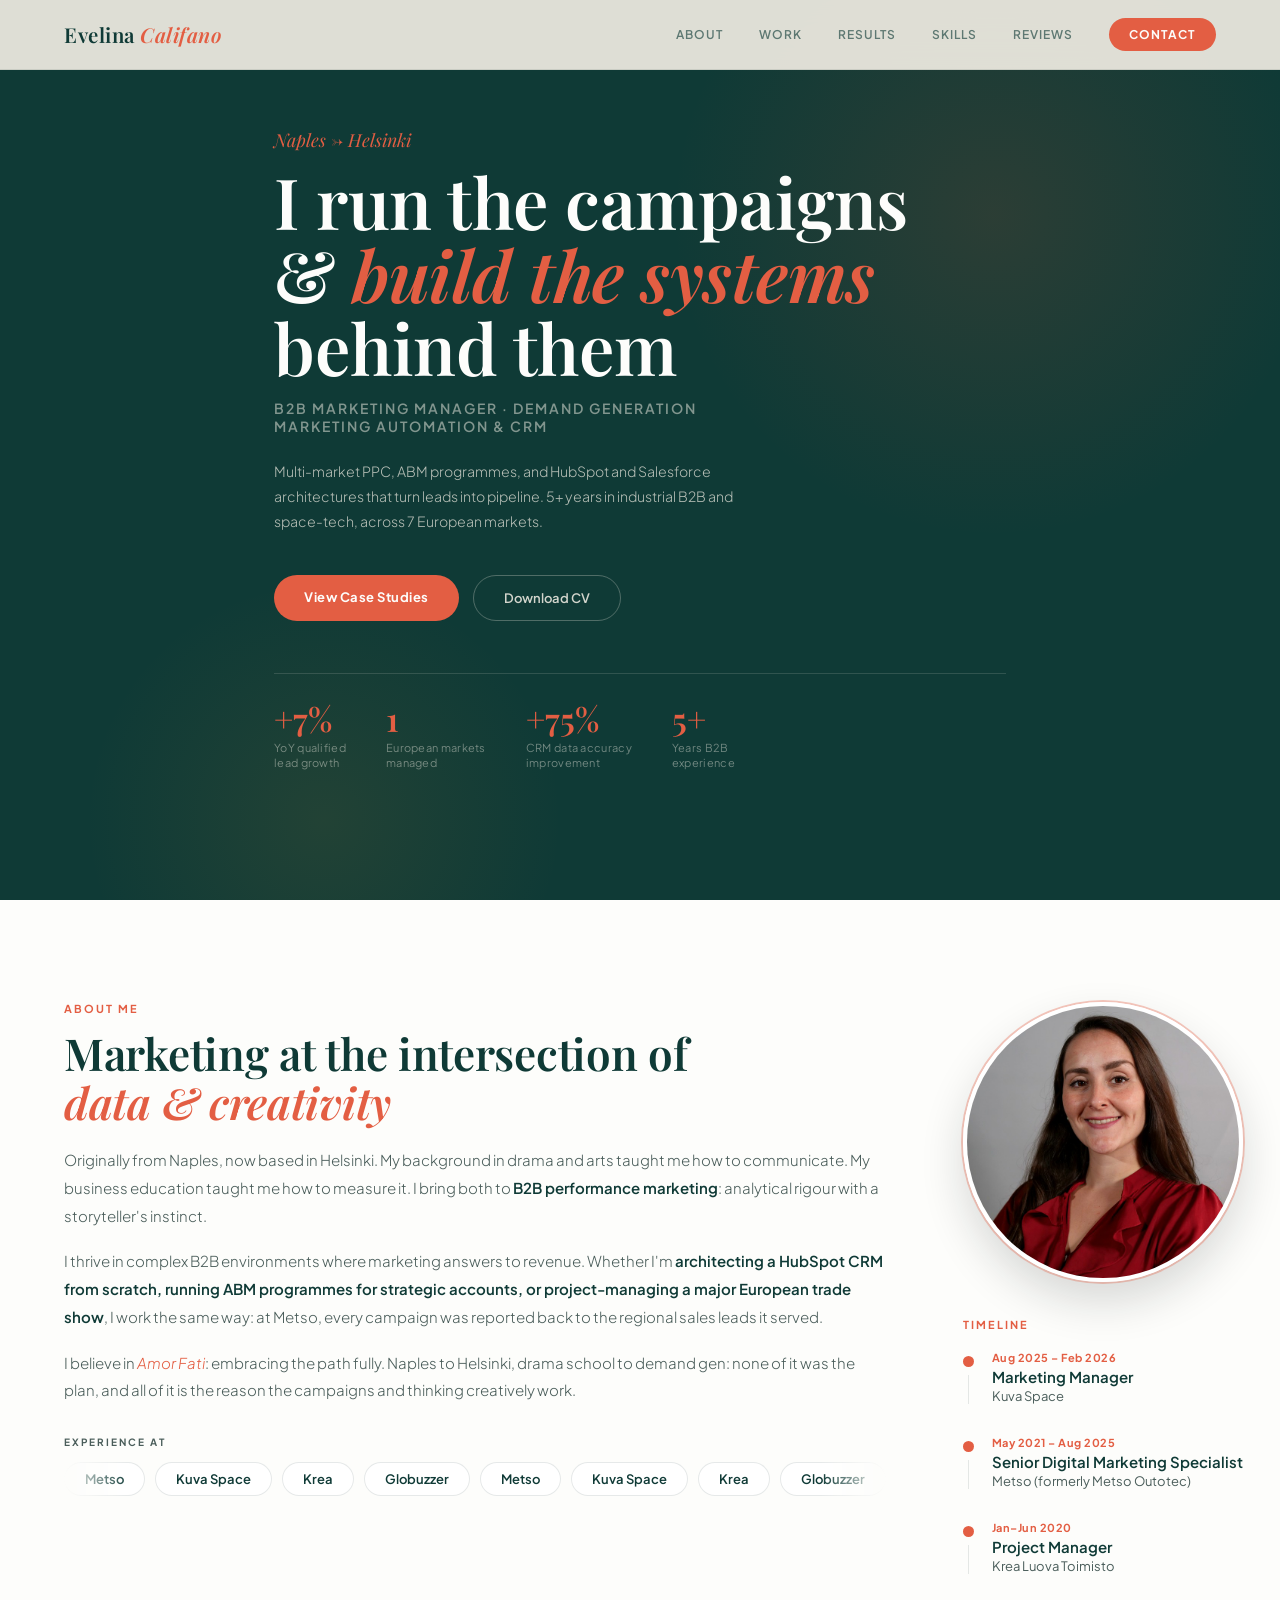
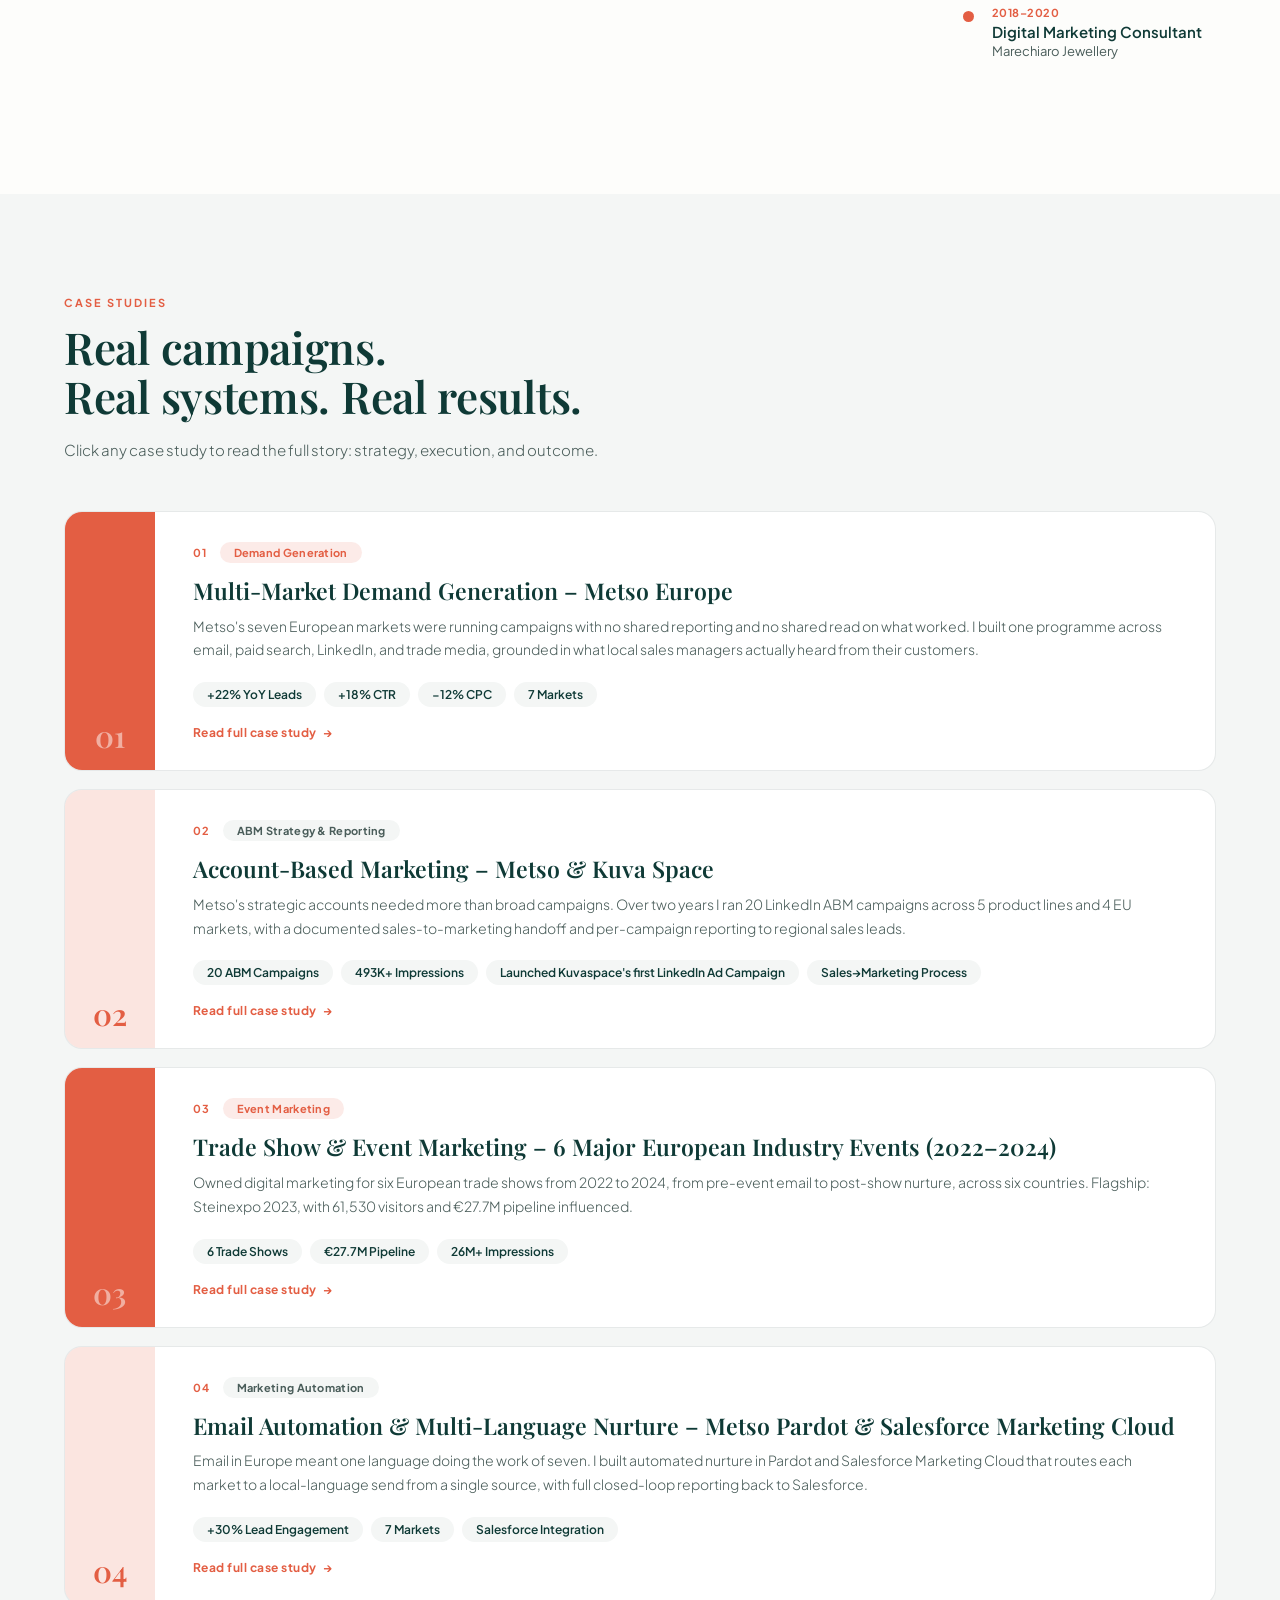
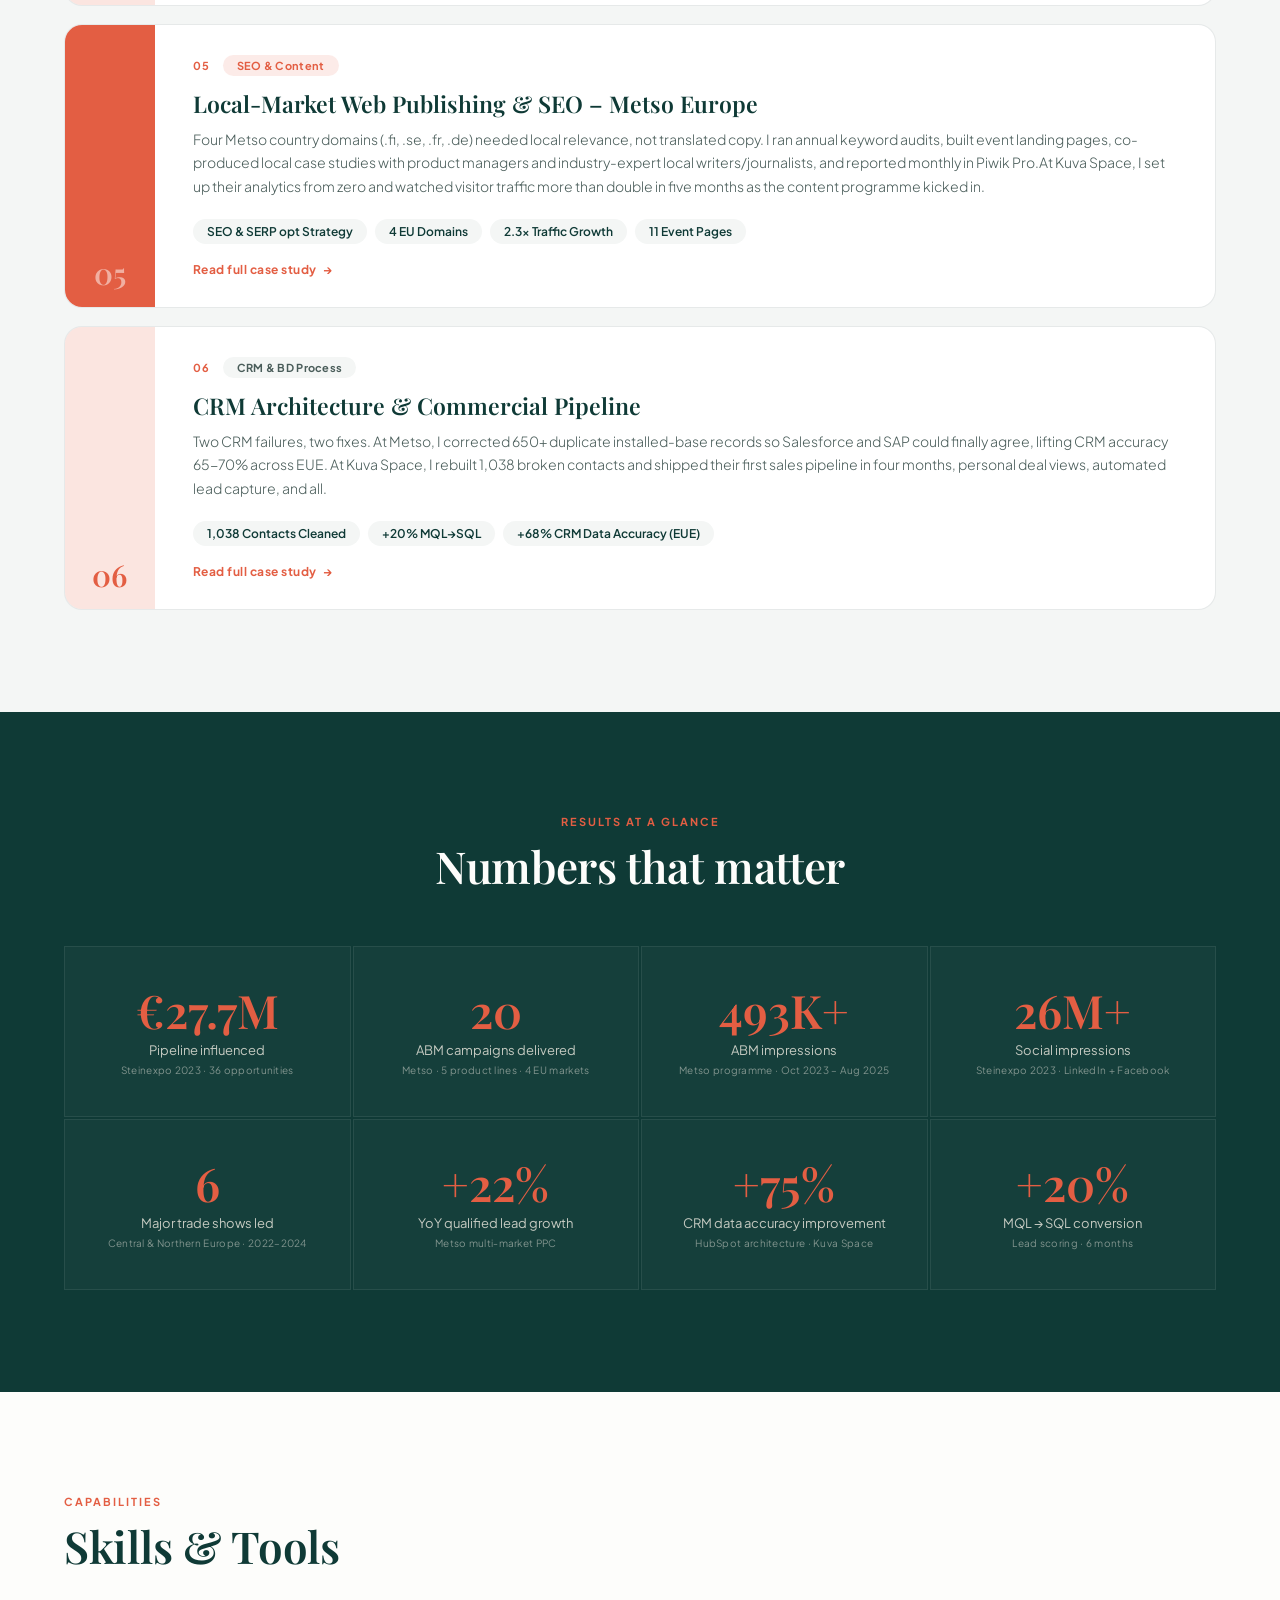
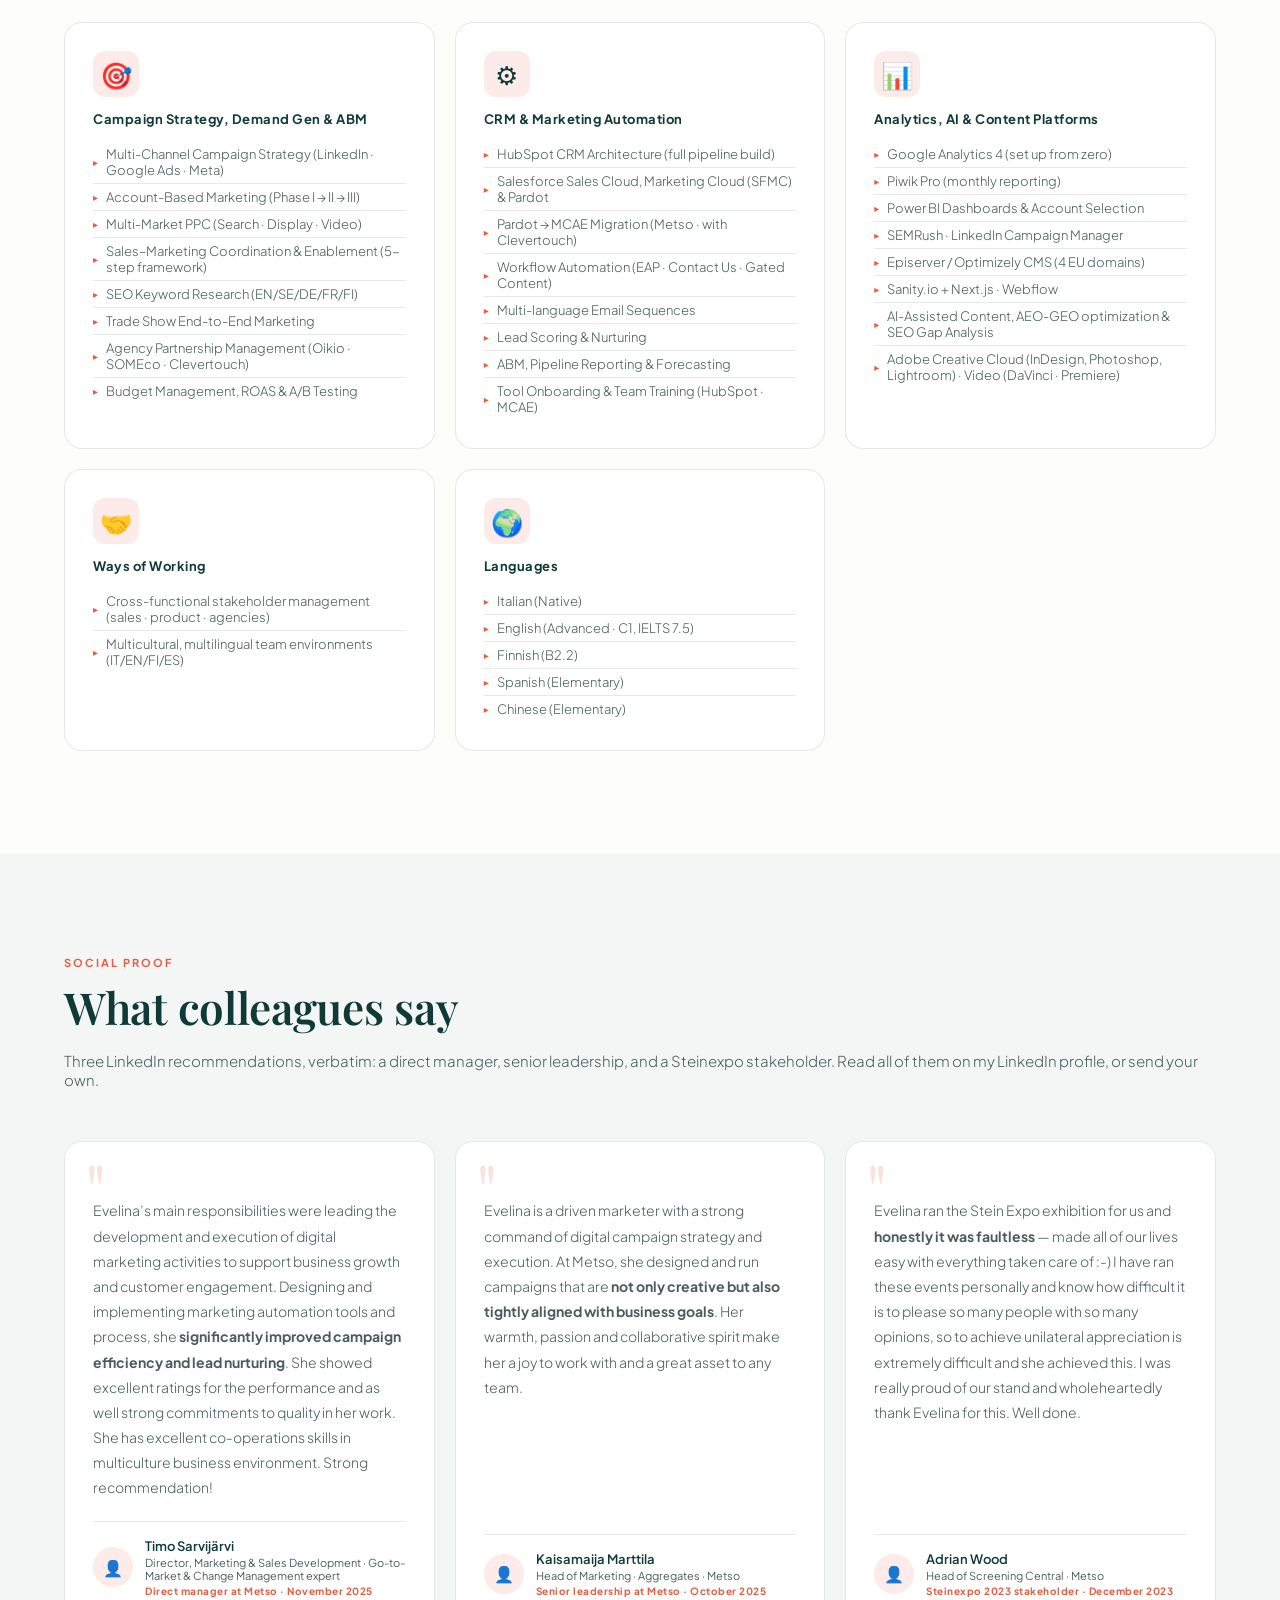
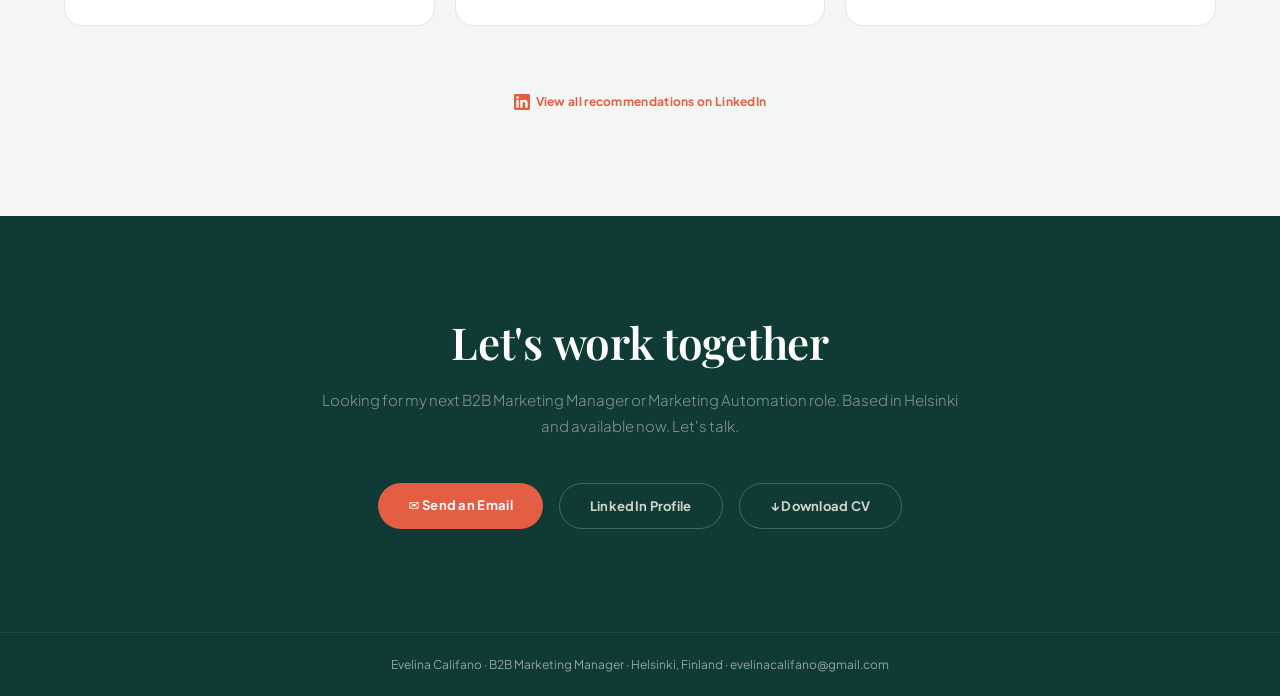
==== commit e073a6a7: "Add files via upload" ====
--- a/index.html
+++ b/index.html
@@ -1,21 +1,25 @@
 <!DOCTYPE html>
 <html lang="en">
 <head>
+<!-- Google Tag Manager -->
+<script>(function(w,d,s,l,i){w[l]=w[l]||[];w[l].push({'gtm.start':
+new Date().getTime(),event:'gtm.js'});var f=d.getElementsByTagName(s)[0],
+j=d.createElement(s),dl=l!='dataLayer'?'&l='+l:'';j.async=true;j.src=
+'https://www.googletagmanager.com/gtm.js?id='+i+dl;f.parentNode.insertBefore(j,f);
+})(window,document,'script','dataLayer','GTM-KJXN6PSQ');</script>
+<!-- End Google Tag Manager -->
 <meta charset="UTF-8">
 <meta name="viewport" content="width=device-width, initial-scale=1.0">
 <title>Evelina Califano — B2B Marketing Portfolio</title>
-<!-- Google tag (gtag.js) -->
-<script async src="https://www.googletagmanager.com/gtag/js?id=G-ES58DCN4R7"></script>
-<script>
-  window.dataLayer = window.dataLayer || [];
-  function gtag(){dataLayer.push(arguments);}
-  gtag('js', new Date());
-  gtag('config', 'G-ES58DCN4R7');
-</script>
-<link href="https://fonts.googleapis.com/css2?family=Cormorant+Garamond:ital,wght@0,400;0,600;1,400;1,600&family=Syne:wght@300;400;500;600&display=swap" rel="stylesheet">
+<link href="https://fonts.googleapis.com/css2?family=Playfair+Display:ital,wght@0,400;0,500;0,600;0,700;1,400;1,500;1,600&family=Plus+Jakarta+Sans:wght@300;400;500;600;700&display=swap" rel="stylesheet">
 <link rel="stylesheet" href="styles.css">
 </head>
 <body>
+<!-- Google Tag Manager (noscript) -->
+<noscript><iframe src="https://www.googletagmanager.com/ns.html?id=GTM-KJXN6PSQ"
+height="0" width="0" style="display:none;visibility:hidden"></iframe></noscript>
+<!-- End Google Tag Manager (noscript) -->
+
 
 <!-- NAV -->
 <nav>
@@ -30,6 +34,7 @@
   </div>
   <button class="mobile-menu-btn" onclick="toggleMobileMenu()" aria-label="Menu">☰</button>
 </nav>
+<div class="scroll-progress" id="scrollProgress"></div>
 <div class="mobile-menu" id="mobileMenu">
   <a href="#about" onclick="toggleMobileMenu()">About</a>
   <a href="#cases" onclick="toggleMobileMenu()">Work</a>
@@ -72,11 +77,17 @@
       <p>I thrive in complex B2B environments where marketing answers to revenue. Whether I'm <strong>architecting a HubSpot CRM from scratch, running ABM programmes for strategic accounts, or project-managing a major European trade show</strong>, I work the same way: at Metso, every campaign was reported back to the regional sales leads it served.</p>
       <p>I believe in <em>Amor Fati</em>: embracing the path fully. Naples to Helsinki, drama school to demand gen: none of it was the plan, and all of it is the reason the campaigns and thinking creatively work. </p>
       <div class="companies-label">Experience at</div>
-      <div class="companies-list">
-        <div class="co-pill">Metso</div>
-        <div class="co-pill">Kuva Space</div>
-        <div class="co-pill">Krea</div>
-        <div class="co-pill">Globuzzer</div>
+      <div class="companies-marquee">
+        <div class="companies-track">
+          <div class="co-pill">Metso</div>
+          <div class="co-pill">Kuva Space</div>
+          <div class="co-pill">Krea</div>
+          <div class="co-pill">Globuzzer</div>
+          <div class="co-pill">Metso</div>
+          <div class="co-pill">Kuva Space</div>
+          <div class="co-pill">Krea</div>
+          <div class="co-pill">Globuzzer</div>
+        </div>
       </div>
     </div>
     <div class="fade-up">
@@ -105,7 +116,7 @@
       <a class="case-card fade-up" href="case-cs1.html">
         <div class="case-stripe" data-num="01"></div>
         <div class="case-body">
-          <div class="case-top"><span class="case-num">01</span><span class="case-tag">Demand Generation</span></div>
+          <div class="case-top"><span class="case-num">01</span><span class="case-tag">Demand Generation</span></div><div class="case-hover-stat"><span class="chs-num">+22%</span><span class="chs-lbl">YoY lead growth</span></div>
           <div class="case-title">Multi-Market Demand Generation – Metso Europe</div>
           <div class="case-desc">Metso's seven European markets were running campaigns with no shared reporting and no shared read on what worked. I built one programme across email, paid search, LinkedIn, and trade media, grounded in what local sales managers actually heard from their customers.</div>
           <div class="case-pills"><span class="pill">+22% YoY Leads</span><span class="pill">+18% CTR</span><span class="pill">−12% CPC</span><span class="pill">7 Markets</span></div>
@@ -116,7 +127,7 @@
       <a class="case-card fade-up" href="case-cs3.html">
         <div class="case-stripe gold" data-num="02"></div>
         <div class="case-body">
-          <div class="case-top"><span class="case-num">02</span><span class="case-tag gold-tag">ABM Strategy & Reporting</span></div>
+          <div class="case-top"><span class="case-num">02</span><span class="case-tag gold-tag">ABM Strategy & Reporting</span></div><div class="case-hover-stat"><span class="chs-num">20</span><span class="chs-lbl">ABM campaigns delivered</span></div>
           <div class="case-title">Account-Based Marketing – Metso & Kuva Space </div>
           <div class="case-desc">Metso's strategic accounts needed more than broad campaigns. Over two years I ran 20 LinkedIn ABM campaigns across 5 product lines and 4 EU markets, with a documented sales-to-marketing handoff and per-campaign reporting to regional sales leads.</div>
           <div class="case-pills"><span class="pill">20 ABM Campaigns</span><span class="pill">493K+ Impressions</span><span class="pill">Launched Kuvaspace's first LinkedIn Ad Campaign</span><span class="pill">Sales→Marketing Process</span></div>
@@ -127,7 +138,7 @@
       <a class="case-card fade-up" href="case-cs4.html">
         <div class="case-stripe" data-num="03"></div>
         <div class="case-body">
-          <div class="case-top"><span class="case-num">03</span><span class="case-tag">Event Marketing</span></div>
+          <div class="case-top"><span class="case-num">03</span><span class="case-tag">Event Marketing</span></div><div class="case-hover-stat"><span class="chs-num">6</span><span class="chs-lbl">Trade shows owned</span></div>
           <div class="case-title">Trade Show &amp; Event Marketing – 6 Major European Industry Events (2022–2024)</div>
           <div class="case-desc">Owned digital marketing for six European trade shows from 2022 to 2024, from pre-event email to post-show nurture, across six countries. Flagship: Steinexpo 2023, with 61,530 visitors and €27.7M pipeline influenced.</div>
           <div class="case-pills"><span class="pill">6 Trade Shows</span><span class="pill">€27.7M Pipeline</span><span class="pill">26M+ Impressions</span></div>
@@ -138,7 +149,7 @@
       <a class="case-card fade-up" href="case-cs5.html">
         <div class="case-stripe gold" data-num="04"></div>
         <div class="case-body">
-          <div class="case-top"><span class="case-num">04</span><span class="case-tag gold-tag">Marketing Automation</span></div>
+          <div class="case-top"><span class="case-num">04</span><span class="case-tag gold-tag">Marketing Automation</span></div><div class="case-hover-stat"><span class="chs-num">+30%</span><span class="chs-lbl">Lead engagement lift</span></div>
           <div class="case-title">Email Automation &amp; Multi-Language Nurture – Metso Pardot &amp; Salesforce Marketing Cloud</div>
           <div class="case-desc">Email in Europe meant one language doing the work of seven. I built automated nurture in Pardot and Salesforce Marketing Cloud that routes each market to a local-language send from a single source, with full closed-loop reporting back to Salesforce.</div>
           <div class="case-pills"><span class="pill">+30% Lead Engagement</span><span class="pill">7 Markets</span><span class="pill">Salesforce Integration</span></div>
@@ -149,7 +160,7 @@
       <a class="case-card fade-up" href="case-cs6.html">
         <div class="case-stripe" data-num="05"></div>
         <div class="case-body">
-          <div class="case-top"><span class="case-num">05</span><span class="case-tag">SEO & Content</span></div>
+          <div class="case-top"><span class="case-num">05</span><span class="case-tag">SEO & Content</span></div><div class="case-hover-stat"><span class="chs-num">4</span><span class="chs-lbl">Country domains run</span></div>
           <div class="case-title">Local-Market Web Publishing &amp; SEO – Metso Europe</div>
           <div class="case-desc">Four Metso country domains (.fi, .se, .fr, .de) needed local relevance, not translated copy. I ran annual keyword audits, built event landing pages, co-produced local case studies with product managers and industry-expert local writers/journalists, and reported monthly in Piwik Pro.At Kuva Space, I set up their analytics from zero and watched visitor traffic more than double in five months as the content programme kicked in.</div>
           <div class="case-pills"><span class="pill">SEO & SERP opt Strategy</span><span class="pill">4 EU Domains</span><span class="pill">2.3× Traffic Growth</span><span class="pill">11 Event Pages</span></div>
@@ -160,7 +171,7 @@
       <a class="case-card fade-up" href="case-cs2.html">
         <div class="case-stripe gold" data-num="06"></div>
         <div class="case-body">
-          <div class="case-top"><span class="case-num">06</span><span class="case-tag gold-tag">CRM & BD Process</span></div>
+          <div class="case-top"><span class="case-num">06</span><span class="case-tag gold-tag">CRM & BD Process</span></div><div class="case-hover-stat"><span class="chs-num">~68%</span><span class="chs-lbl">CRM accuracy lift</span></div>
           <div class="case-title">CRM Architecture &amp; Commercial Pipeline</div>
           <div class="case-desc"> Two CRM failures, two fixes. At Metso, I corrected 650+ duplicate installed-base records so Salesforce and SAP could finally agree, lifting CRM accuracy 65-70% across EUE. At Kuva Space, I rebuilt 1,038 broken contacts and shipped their first sales pipeline in four months, personal deal views, automated lead capture, and all.</div>
           <div class="case-pills"><span class="pill">1,038 Contacts Cleaned</span><span class="pill">+20% MQL→SQL</span><span class="pill">+68% CRM Data Accuracy (EUE)</span></div>
--- a/styles.css
+++ b/styles.css
@@ -1,19 +1,19 @@
 :root {
-  --ink: #14181A;
-  --ink2: #1E2325;
-  --cream: #F6F1E7;
-  --cream2: #EFE6D3;
-  --paper: #FFFCF6;
-  --rust: #1F6E52;
-  --rust-dim: rgba(31,110,82,0.12);
-  --rust-mid: rgba(31,110,82,0.32);
-  --ochre: #B8752E;
-  --ochre-dim: rgba(184,117,46,0.14);
-  --mid: #746D62;
+  --ink: #0F3A36;
+  --ink2: #164A44;
+  --cream: #FDFDFB;
+  --cream2: #F4F6F5;
+  --paper: #FFFFFF;
+  --rust: #E35E43;
+  --rust-dim: rgba(227,94,67,0.12);
+  --rust-mid: rgba(227,94,67,0.34);
+  --ochre: #C94930;
+  --ochre-dim: rgba(201,73,48,0.14);
+  --mid: #4A5D5A;
   --white: #ffffff;
-  --serif: 'Cormorant Garamond', Georgia, serif;
-  --sans: 'Syne', system-ui, sans-serif;
-  --border: rgba(20,24,26,0.09);
+  --serif: 'Playfair Display', Georgia, serif;
+  --sans: 'Plus Jakarta Sans', system-ui, sans-serif;
+  --border: rgba(17,42,39,0.10);
   --border-dark: rgba(255,255,255,0.08);
   --sp-sec-y: clamp(56px, 8vw, 112px);
   --sp-sec-x: clamp(20px, 6vw, 64px);
@@ -35,6 +35,7 @@
 
 /* ── NAV ── */
 nav{position:fixed;top:0;left:0;right:0;z-index:200;display:flex;justify-content:space-between;align-items:center;padding:clamp(12px,2vw,18px) var(--sp-sec-x);background:rgba(246,241,231,0.9);backdrop-filter:blur(14px);border-bottom:1px solid var(--border);}
+.scroll-progress{position:fixed;top:0;left:0;height:2px;width:0%;background:var(--rust);z-index:201;transition:width 0.1s linear;}
 .nav-logo{font-family:var(--serif);font-size:clamp(17px,1.6vw,21px);color:var(--ink);letter-spacing:0.5px;font-weight:600;}
 .nav-logo em{color:var(--rust);font-style:italic;}
 .nav-links{display:flex;gap:clamp(18px,3vw,36px);align-items:center;}
@@ -67,6 +68,11 @@
 .btn-outline:hover{border-color:var(--rust);color:var(--rust);}
 
 .hero-stats{display:flex;gap:clamp(20px,3.4vw,40px);flex-wrap:wrap;padding-top:28px;border-top:1px solid rgba(246,241,231,0.14);}
+.hero-stats>div{animation:statFloat 5.5s ease-in-out infinite;}
+.hero-stats>div:nth-child(2){animation-delay:0.4s;}
+.hero-stats>div:nth-child(3){animation-delay:0.8s;}
+.hero-stats>div:nth-child(4){animation-delay:1.2s;}
+@keyframes statFloat{0%,100%{transform:translateY(0);}50%{transform:translateY(-4px);}}
 .stat-num{font-family:var(--serif);font-size:clamp(24px,2.6vw,34px);font-weight:600;color:var(--rust);line-height:1;}
 .stat-label{font-size:11px;color:rgba(246,241,231,0.42);margin-top:5px;line-height:1.4;letter-spacing:0.3px;}
 
@@ -89,8 +95,11 @@
 .about-body p strong{color:var(--ink);font-weight:600;}
 .about-body p em{color:var(--rust);font-style:italic;}
 .companies-label{font-size:10px;font-weight:700;color:var(--mid);letter-spacing:2px;text-transform:uppercase;margin:32px 0 14px;}
-.companies-list{display:flex;flex-wrap:wrap;gap:10px;}
-.co-pill{padding:8px 20px;border-radius:100px;border:1px solid var(--border);font-size:13px;font-weight:600;color:var(--ink);background:var(--paper);}
+.companies-marquee{position:relative;overflow:hidden;-webkit-mask-image:linear-gradient(90deg,transparent,#000 8%,#000 92%,transparent);mask-image:linear-gradient(90deg,transparent,#000 8%,#000 92%,transparent);}
+.companies-track{display:flex;gap:10px;width:max-content;animation:marqueeScroll 18s linear infinite;}
+.companies-marquee:hover .companies-track{animation-play-state:paused;}
+@keyframes marqueeScroll{0%{transform:translateX(0);}100%{transform:translateX(-50%);}}
+.co-pill{padding:8px 20px;border-radius:100px;border:1px solid var(--border);font-size:13px;font-weight:600;color:var(--ink);background:var(--paper);flex-shrink:0;}
 
 .timeline{padding-left:0;}
 .tl-item{display:flex;gap:18px;margin-bottom:32px;}
@@ -111,12 +120,33 @@
 .case-card:hover{transform:translateY(-5px);box-shadow:0 24px 60px rgba(20,24,26,0.12);}
 .case-stripe{background:var(--rust);display:flex;align-items:flex-end;padding:18px 0 14px;justify-content:center;}
 .case-stripe::after{content:attr(data-num);font-family:var(--serif);font-size:clamp(22px,2.4vw,30px);font-weight:600;color:rgba(255,255,255,0.5);}
-.case-stripe.gold{background:var(--ochre);}
-.case-body{padding:clamp(22px,3vw,30px) clamp(22px,3.4vw,38px);}
+.case-stripe.gold{background:rgba(227,94,67,0.16);}
+.case-stripe.gold::after{color:var(--rust);}
+.case-body{padding:clamp(22px,3vw,30px) clamp(22px,3.4vw,38px);position:relative;}
+.case-hover-stat{position:absolute;top:20px;right:22px;text-align:right;opacity:0;transform:translateY(-6px);transition:opacity 0.25s ease,transform 0.25s ease;pointer-events:none;}
+.case-card:hover .case-hover-stat{opacity:1;transform:translateY(0);}
+.chs-num{display:block;font-family:var(--serif);font-size:20px;font-weight:600;color:var(--rust);line-height:1;}
+.chs-lbl{display:block;font-size:10px;color:var(--mid);margin-top:2px;max-width:120px;}
+
+/* ── EVIDENCE CAROUSEL (inside case-study modal/article assets) ── */
+.evi-track{display:flex;gap:12px;overflow-x:auto;scroll-snap-type:x proximity;padding:4px 2px 10px;-webkit-overflow-scrolling:touch;}
+.evi-track::-webkit-scrollbar{height:6px;}
+.evi-track::-webkit-scrollbar-thumb{background:var(--rust-mid);border-radius:10px;}
+.evi-card{flex:0 0 auto;width:200px;scroll-snap-align:start;background:var(--paper);border:1px solid var(--border);border-radius:12px;overflow:hidden;text-decoration:none;color:inherit;display:flex;flex-direction:column;transition:transform 0.2s ease,box-shadow 0.2s ease;}
+.evi-card:hover{transform:translateY(-3px);box-shadow:0 10px 24px rgba(20,24,26,0.12);}
+.evi-media{position:relative;width:100%;height:112px;background:linear-gradient(135deg,var(--rust) 0%,var(--ochre) 100%);display:flex;align-items:center;justify-content:center;overflow:hidden;}
+.evi-media img{width:100%;height:100%;object-fit:cover;display:block;}
+.evi-play{width:0;height:0;border-top:9px solid transparent;border-bottom:9px solid transparent;border-left:14px solid rgba(255,255,255,0.92);margin-left:3px;}
+.evi-icon{font-size:22px;color:rgba(255,255,255,0.92);}
+.evi-badge{position:absolute;top:8px;left:8px;font-size:9px;font-weight:700;letter-spacing:0.5px;text-transform:uppercase;background:rgba(20,24,26,0.55);color:#fff;padding:3px 8px;border-radius:100px;}
+.evi-body{padding:10px 12px 12px;}
+.evi-title{font-size:11.5px;font-weight:600;line-height:1.35;color:var(--ink);margin-bottom:5px;}
+.evi-metric{font-size:10px;color:var(--rust);font-weight:700;line-height:1.5;}
+.evi-cta{font-size:10px;color:var(--mid);margin-top:4px;}
 .case-top{display:flex;align-items:center;gap:12px;margin-bottom:14px;}
 .case-num{font-size:11px;font-weight:700;color:var(--rust);letter-spacing:1.5px;}
 .case-tag{font-size:11px;padding:4px 14px;border-radius:100px;background:var(--rust-dim);color:var(--rust);font-weight:700;letter-spacing:0.3px;}
-.case-tag.gold-tag{background:var(--ochre-dim);color:#8A5C15;}
+.case-tag.gold-tag{background:var(--cream2);color:var(--mid);}
 .case-title{font-family:var(--serif);font-size:clamp(19px,1.8vw,24px);font-weight:600;margin-bottom:10px;line-height:1.2;}
 .case-desc{font-size:14px;color:var(--mid);line-height:1.7;margin-bottom:20px;font-weight:300;}
 .case-pills{display:flex;flex-wrap:wrap;gap:8px;margin-bottom:18px;}
@@ -250,6 +280,7 @@
   .cases-grid{grid-template-columns:1fr;}
   .case-card{grid-template-columns:44px 1fr;}
   .case-stripe::after{font-size:16px;}
+  .case-hover-stat{display:none;}
   .results-wall{grid-template-columns:repeat(2,1fr);}
   .skills-grid{grid-template-columns:1fr;}
   .reco-grid{grid-template-columns:1fr;}
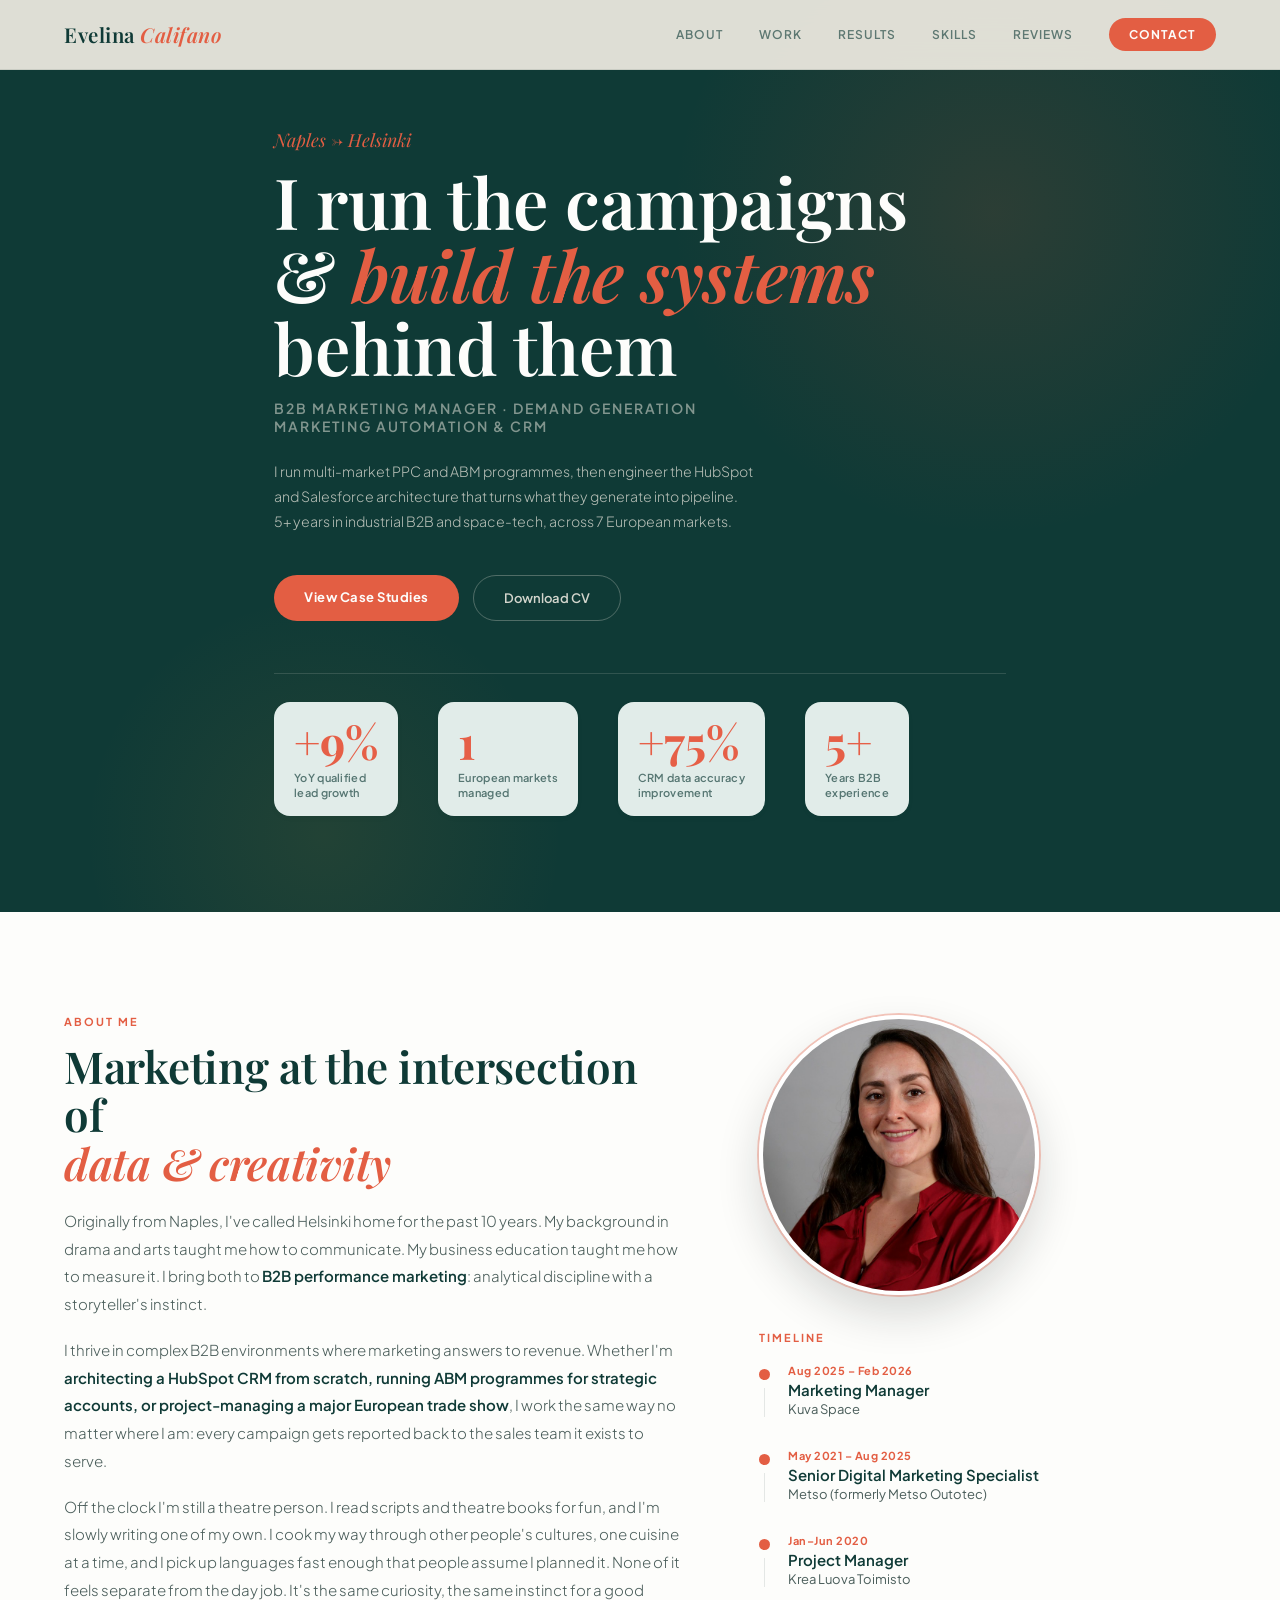
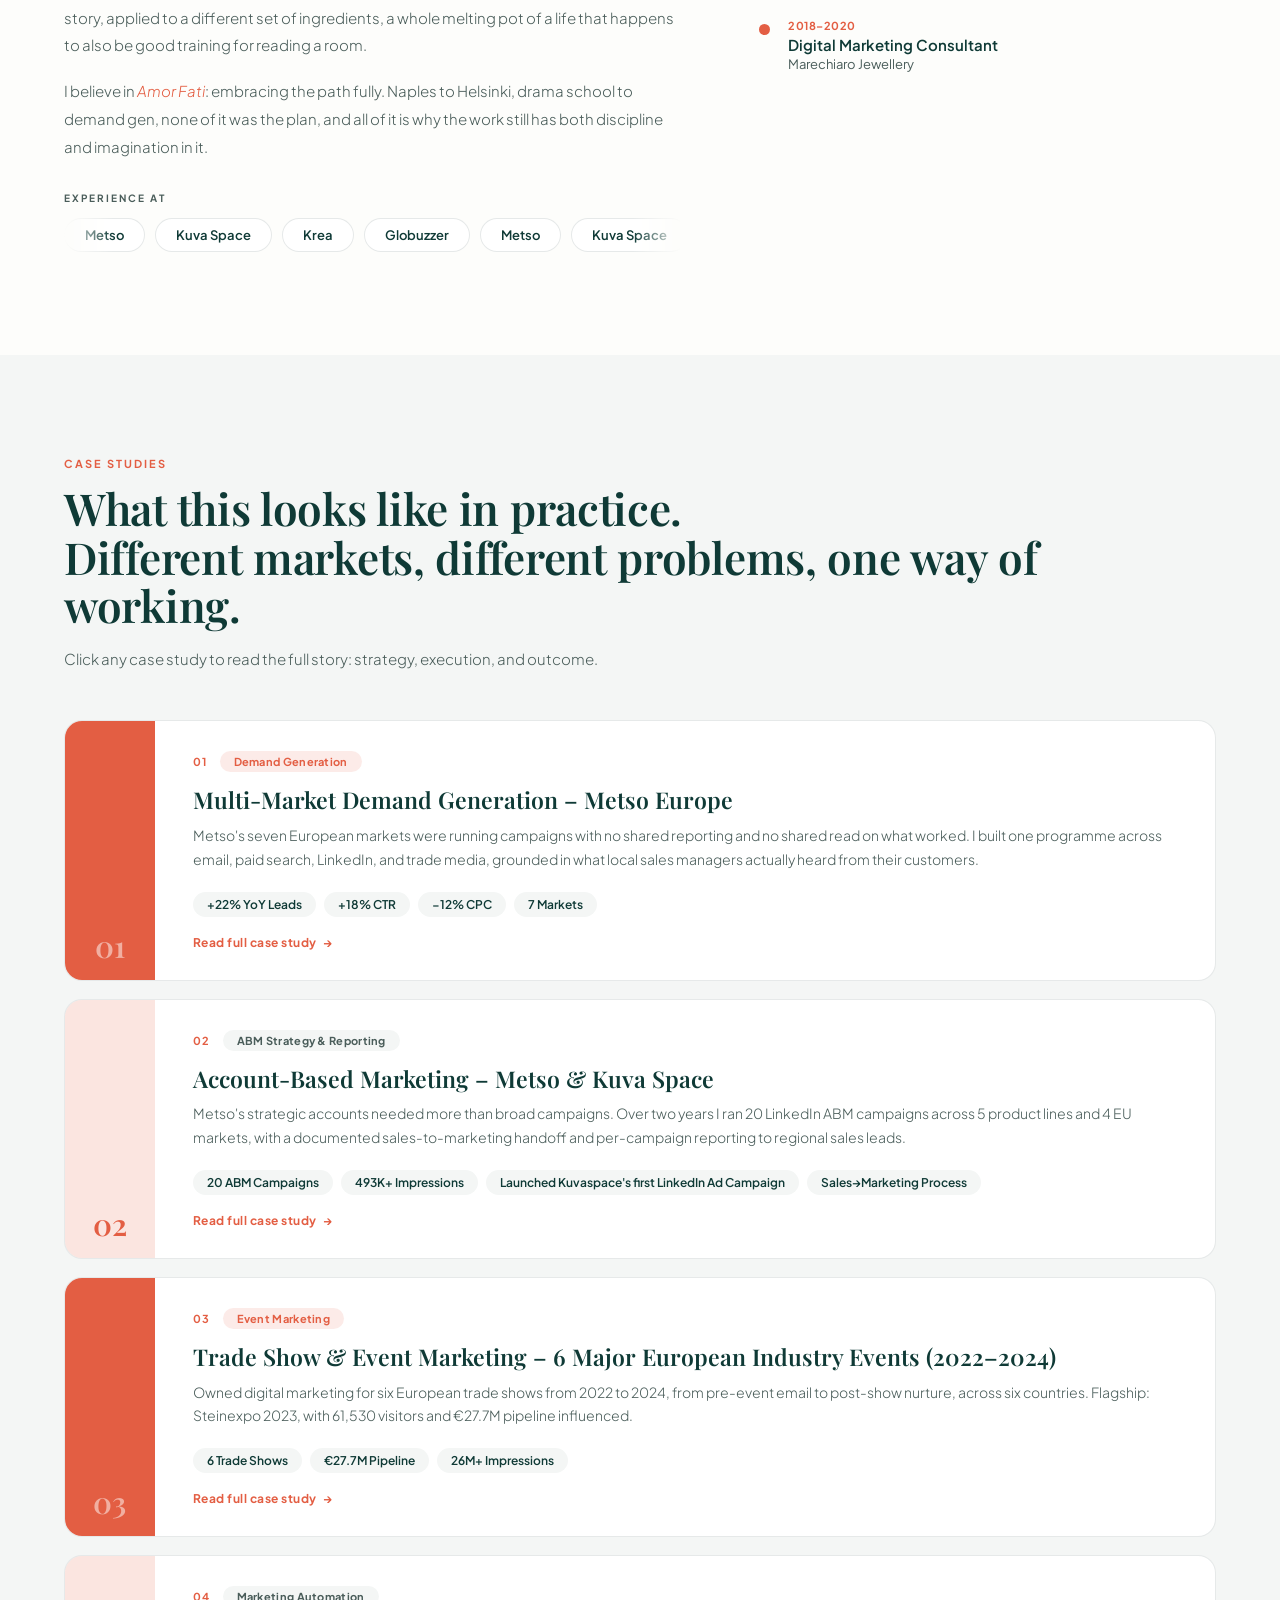
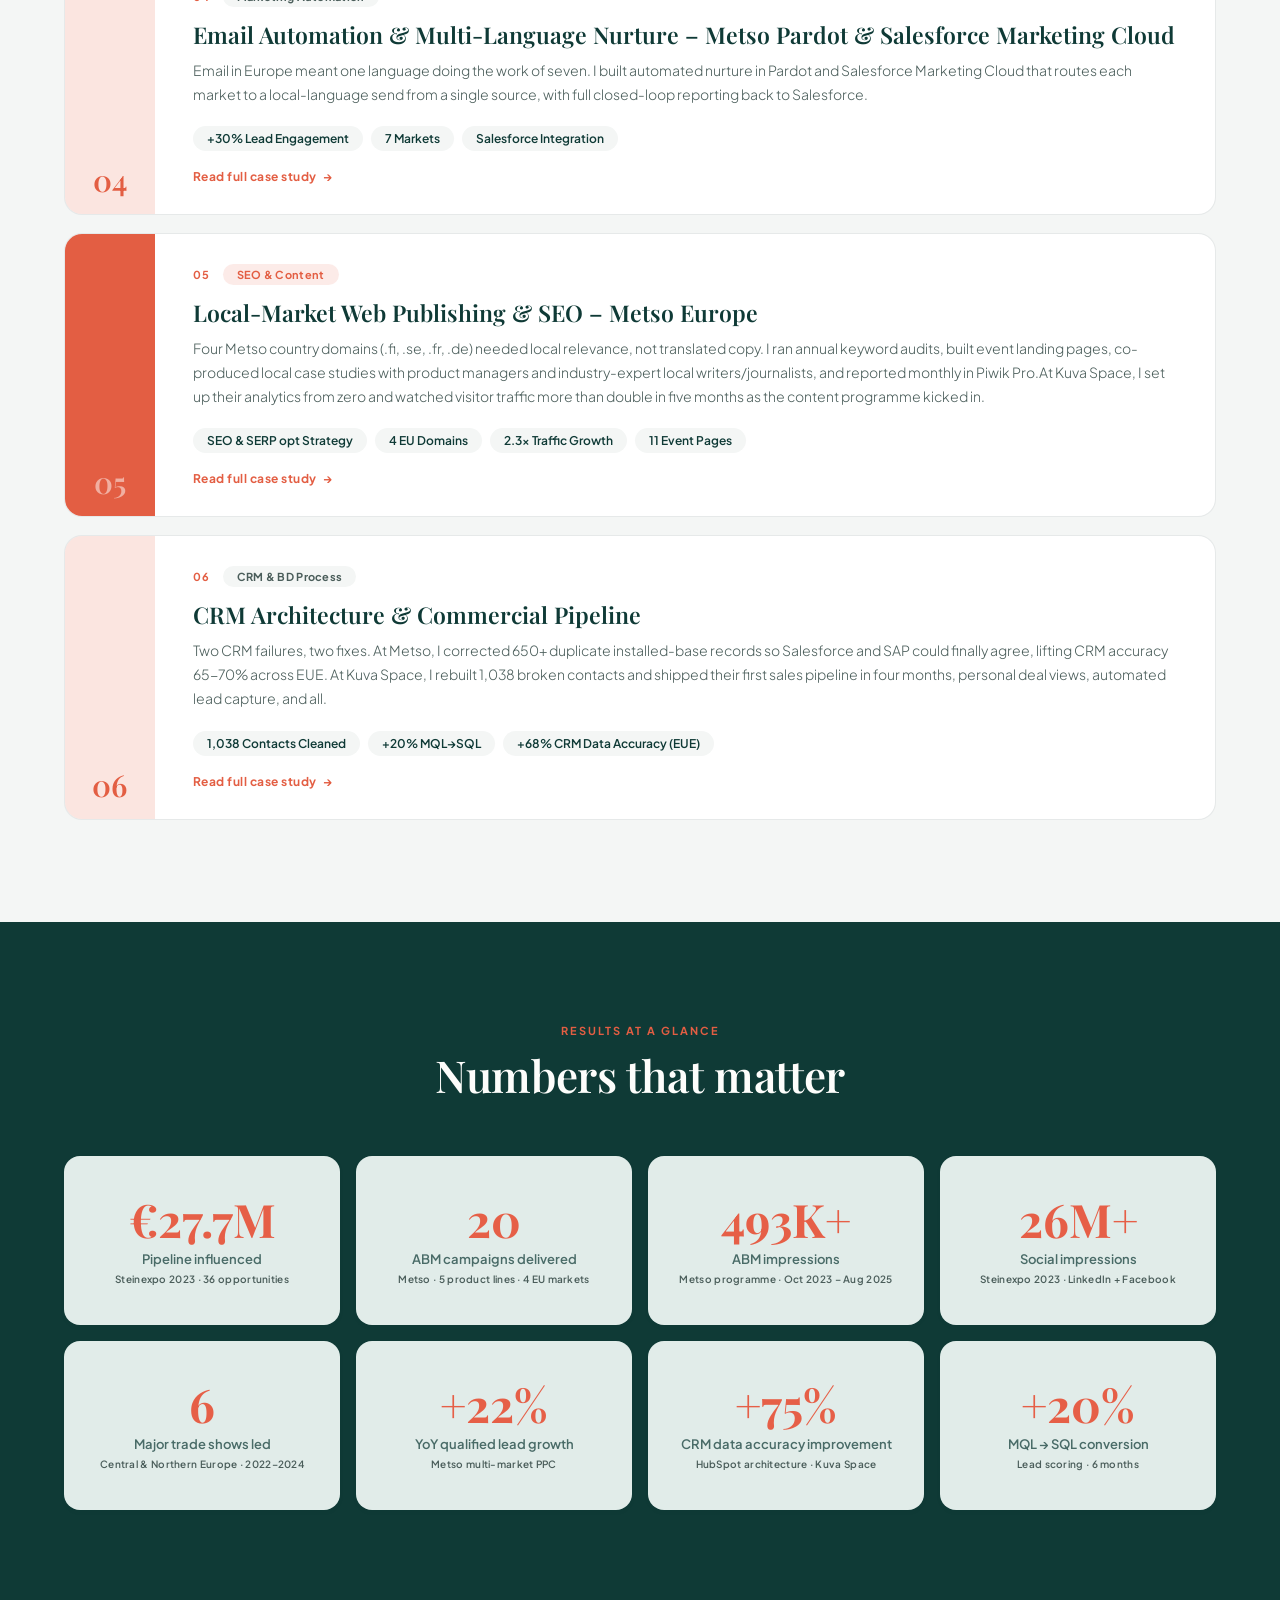
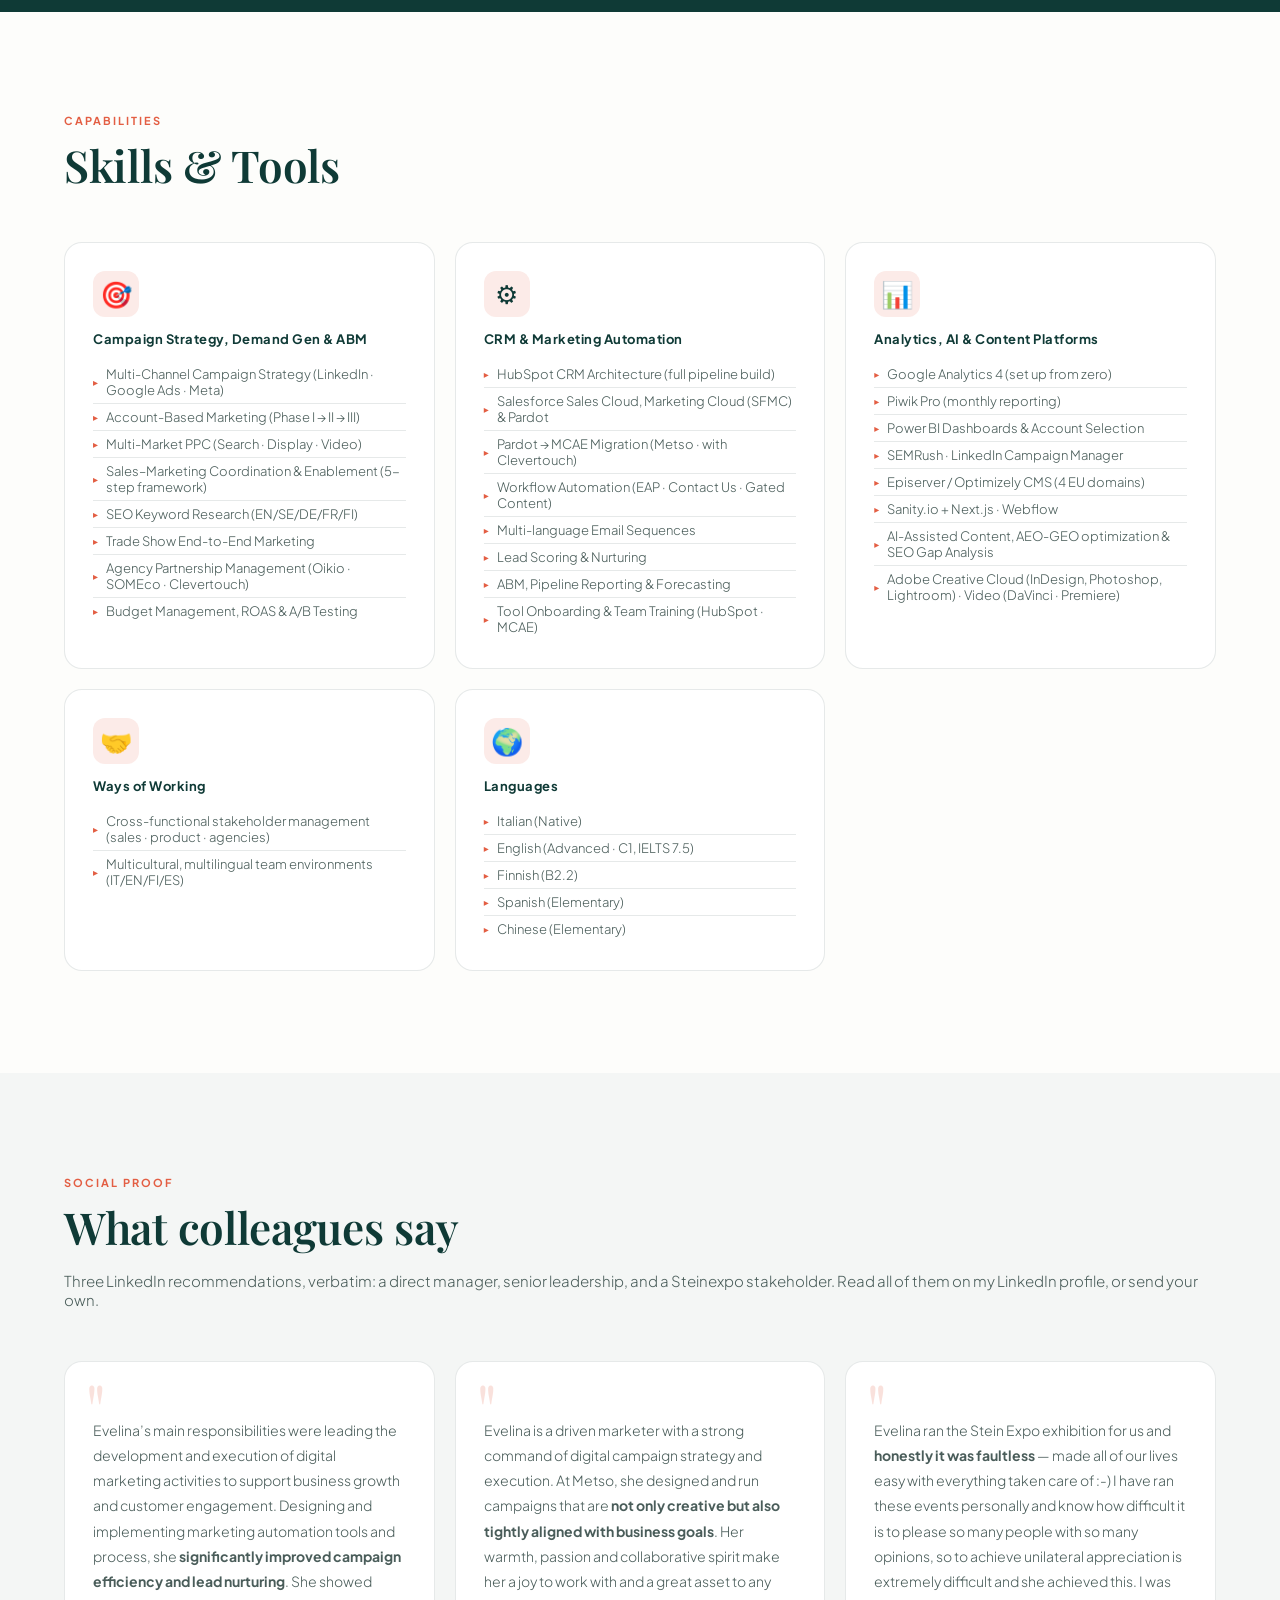
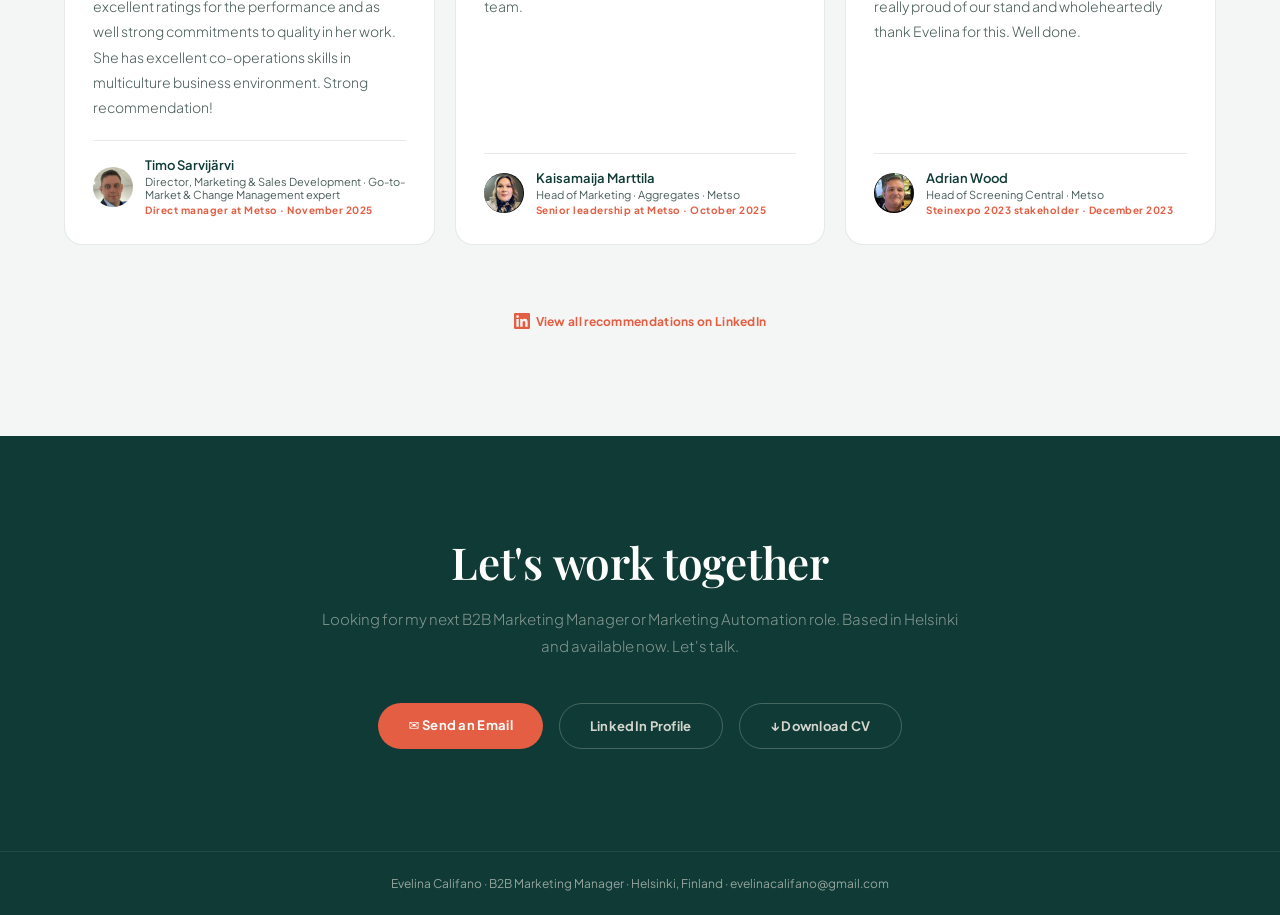
==== commit 7f54528d: "Add files via upload" ====
--- a/index.html
+++ b/index.html
@@ -52,7 +52,7 @@
       <div class="hero-kicker">Naples &rarr; Helsinki</div>
       <h1 class="hero-title">I run the campaigns<br>& <em>build the systems</em><br>behind them</h1>
       <p class="hero-subtitle">B2B Marketing Manager · Demand Generation<br>Marketing Automation &amp; CRM</p>
-      <p class="hero-desc">Multi-market PPC, ABM programmes, and HubSpot and Salesforce architectures that turn leads into pipeline. 5+ years in industrial B2B and space-tech, across 7 European markets.</p>
+      <p class="hero-desc">I run multi-market PPC and ABM programmes, then engineer the HubSpot and Salesforce architecture that turns what they generate into pipeline. 5+ years in industrial B2B and space-tech, across 7 European markets.</p>
       <div class="hero-ctas">
         <a href="#cases" class="btn-primary">View Case Studies</a>
         <a href="https://github.com/EvelinaCalifano-Portfolio/evelinacalifano.github.io-/raw/refs/heads/main/Evelina%20Califano.CV.%281126%29.pdf" target="_blank" rel="noopener" class="btn-outline">Download CV</a>
@@ -73,9 +73,10 @@
     <div class="about-body fade-up">
       <div class="section-eyebrow">About me</div>
       <h2 class="section-title">Marketing at the intersection of<br><em style="color:var(--teal);font-style:italic">data &amp; creativity</em></h2>
-      <p>Originally from Naples, now based in Helsinki. My background in drama and arts taught me how to communicate. My business education taught me how to measure it. I bring both to <strong>B2B performance marketing</strong>: analytical rigour with a storyteller's instinct.</p>
-      <p>I thrive in complex B2B environments where marketing answers to revenue. Whether I'm <strong>architecting a HubSpot CRM from scratch, running ABM programmes for strategic accounts, or project-managing a major European trade show</strong>, I work the same way: at Metso, every campaign was reported back to the regional sales leads it served.</p>
-      <p>I believe in <em>Amor Fati</em>: embracing the path fully. Naples to Helsinki, drama school to demand gen: none of it was the plan, and all of it is the reason the campaigns and thinking creatively work. </p>
+      <p>Originally from Naples, I've called Helsinki home for the past 10 years. My background in drama and arts taught me how to communicate. My business education taught me how to measure it. I bring both to <strong>B2B performance marketing</strong>: analytical discipline with a storyteller's instinct.</p>
+      <p>I thrive in complex B2B environments where marketing answers to revenue. Whether I'm <strong>architecting a HubSpot CRM from scratch, running ABM programmes for strategic accounts, or project-managing a major European trade show</strong>, I work the same way no matter where I am: every campaign gets reported back to the sales team it exists to serve.</p>
+      <p>Off the clock I'm still a theatre person. I read scripts and theatre books for fun, and I'm slowly writing one of my own. I cook my way through other people's cultures, one cuisine at a time, and I pick up languages fast enough that people assume I planned it. None of it feels separate from the day job. It's the same curiosity, the same instinct for a good story, applied to a different set of ingredients, a whole melting pot of a life that happens to also be good training for reading a room.</p>
+      <p>I believe in <em>Amor Fati</em>: embracing the path fully. Naples to Helsinki, drama school to demand gen, none of it was the plan, and all of it is why the work still has both discipline and imagination in it.</p>
       <div class="companies-label">Experience at</div>
       <div class="companies-marquee">
         <div class="companies-track">
@@ -108,7 +109,7 @@
   <div class="cases-inner">
     <div class="fade-up">
       <div class="section-eyebrow">Case Studies</div>
-      <h2 class="section-title">Real campaigns.<br>Real systems. Real results.</h2>
+      <h2 class="section-title">What this looks like in practice.<br>Different markets, different problems, one way of working.</h2>
       <p style="font-size:15px;color:var(--mid);margin-top:8px;font-weight:300;">Click any case study to read the full story: strategy, execution, and outcome.</p>
     </div>
     <div class="cases-grid">
@@ -290,7 +291,7 @@
       <div class="reco-card">
         <p class="reco-quote">Evelina’s main responsibilities were leading the development and execution of digital marketing activities to support business growth and customer engagement. Designing and implementing marketing automation tools and process, she <strong>significantly improved campaign efficiency and lead nurturing</strong>. She showed excellent ratings for the performance and as well strong commitments to quality in her work. She has excellent co-operations skills in multiculture business environment. Strong recommendation!</p>
         <div class="reco-author">
-          <div class="reco-avatar">👤</div>
+          <img class="reco-avatar" src="[data-uri]" alt="Timo Sarvijärvi">
           <div>
             <div class="reco-name">Timo Sarvijärvi</div>
             <div class="reco-role">Director, Marketing &amp; Sales Development · Go-to-Market &amp; Change Management expert</div>
@@ -301,7 +302,7 @@
       <div class="reco-card">
         <p class="reco-quote">Evelina is a driven marketer with a strong command of digital campaign strategy and execution. At Metso, she designed and run campaigns that are <strong>not only creative but also tightly aligned with business goals</strong>. Her warmth, passion and collaborative spirit make her a joy to work with and a great asset to any team.</p>
         <div class="reco-author">
-          <div class="reco-avatar">👤</div>
+          <img class="reco-avatar" src="[data-uri]" alt="Kaisamaija Marttila">
           <div>
             <div class="reco-name">Kaisamaija Marttila</div>
             <div class="reco-role">Head of Marketing · Aggregates · Metso</div>
@@ -312,7 +313,7 @@
       <div class="reco-card">
         <p class="reco-quote">Evelina ran the Stein Expo exhibition for us and <strong>honestly it was faultless</strong> — made all of our lives easy with everything taken care of :-) I have ran these events personally and know how difficult it is to please so many people with so many opinions, so to achieve unilateral appreciation is extremely difficult and she achieved this. I was really proud of our stand and wholeheartedly thank Evelina for this. Well done.</p>
         <div class="reco-author">
-          <div class="reco-avatar">👤</div>
+          <img class="reco-avatar" src="[data-uri]" alt="Adrian Wood">
           <div>
             <div class="reco-name">Adrian Wood</div>
             <div class="reco-role">Head of Screening Central · Metso</div>
--- a/styles.css
+++ b/styles.css
@@ -10,6 +10,8 @@
   --ochre: #C94930;
   --ochre-dim: rgba(201,73,48,0.14);
   --mid: #4A5D5A;
+  --bg-metric-green: #E1ECE9;
+  --text-salmon: #E65F47;
   --white: #ffffff;
   --serif: 'Playfair Display', Georgia, serif;
   --sans: 'Plus Jakarta Sans', system-ui, sans-serif;
@@ -31,7 +33,7 @@
 }
 *{margin:0;padding:0;box-sizing:border-box;}
 html{scroll-behavior:smooth;}
-body{font-family:var(--sans);background:var(--cream);color:var(--ink);overflow-x:hidden;}
+body{font-family:var(--sans);background:var(--cream);color:var(--ink);overflow-x:hidden;-webkit-font-smoothing:antialiased;-moz-osx-font-smoothing:grayscale;text-rendering:optimizeLegibility;}
 
 /* ── NAV ── */
 nav{position:fixed;top:0;left:0;right:0;z-index:200;display:flex;justify-content:space-between;align-items:center;padding:clamp(12px,2vw,18px) var(--sp-sec-x);background:rgba(246,241,231,0.9);backdrop-filter:blur(14px);border-bottom:1px solid var(--border);}
@@ -68,13 +70,13 @@
 .btn-outline:hover{border-color:var(--rust);color:var(--rust);}
 
 .hero-stats{display:flex;gap:clamp(20px,3.4vw,40px);flex-wrap:wrap;padding-top:28px;border-top:1px solid rgba(246,241,231,0.14);}
-.hero-stats>div{animation:statFloat 5.5s ease-in-out infinite;}
+.hero-stats>div{animation:statFloat 5.5s ease-in-out infinite;background:var(--bg-metric-green);border-radius:16px;padding:16px 20px;box-shadow:0 2px 4px rgba(15,58,54,0.08);}
 .hero-stats>div:nth-child(2){animation-delay:0.4s;}
 .hero-stats>div:nth-child(3){animation-delay:0.8s;}
 .hero-stats>div:nth-child(4){animation-delay:1.2s;}
 @keyframes statFloat{0%,100%{transform:translateY(0);}50%{transform:translateY(-4px);}}
-.stat-num{font-family:var(--serif);font-size:clamp(24px,2.6vw,34px);font-weight:600;color:var(--rust);line-height:1;}
-.stat-label{font-size:11px;color:rgba(246,241,231,0.42);margin-top:5px;line-height:1.4;letter-spacing:0.3px;}
+.stat-num{font-family:var(--serif);font-size:clamp(32px,3.6vw,46px);font-weight:700;color:var(--text-salmon);line-height:1;}
+.stat-label{font-size:11px;color:var(--ink);opacity:0.66;margin-top:6px;line-height:1.4;letter-spacing:0.3px;font-weight:600;}
 
 .hero-card{background:rgba(246,241,231,0.04);border:1px solid var(--border-dark);border-radius:20px;padding:32px;position:relative;overflow:hidden;}
 .hero-card::before{content:'';position:absolute;top:0;left:0;right:0;height:1px;background:rgba(193,80,46,0.4);}
@@ -87,15 +89,16 @@
 .metric-sub{font-size:10px;color:rgba(246,241,231,0.35);margin-top:1px;}
 
 /* ── ABOUT ── */
-#about{padding:var(--sp-sec-y) var(--sp-sec-x);background:var(--cream);}
+#about{padding:var(--sp-sec-y) var(--sp-sec-x);background:var(--cream);overflow-x:hidden;}
 .about-inner{max-width:1160px;margin:0 auto;display:grid;grid-template-columns:1.15fr 0.85fr;gap:clamp(40px,6vw,100px);align-items:start;}
+.about-inner>div{min-width:0;}
 .section-eyebrow{font-size:11px;font-weight:700;color:var(--rust);letter-spacing:2px;text-transform:uppercase;margin-bottom:14px;}
 .section-title{font-family:var(--serif);font-size:clamp(1.9rem,2.6vw + 0.8rem,2.75rem);line-height:1.1;font-weight:600;margin-bottom:20px;letter-spacing:-0.3px;}
 .about-body p{font-size:15px;color:var(--mid);line-height:1.85;margin-bottom:18px;font-weight:300;}
 .about-body p strong{color:var(--ink);font-weight:600;}
 .about-body p em{color:var(--rust);font-style:italic;}
 .companies-label{font-size:10px;font-weight:700;color:var(--mid);letter-spacing:2px;text-transform:uppercase;margin:32px 0 14px;}
-.companies-marquee{position:relative;overflow:hidden;-webkit-mask-image:linear-gradient(90deg,transparent,#000 8%,#000 92%,transparent);mask-image:linear-gradient(90deg,transparent,#000 8%,#000 92%,transparent);}
+.companies-marquee{position:relative;overflow:hidden;max-width:100%;-webkit-mask-image:linear-gradient(90deg,transparent,#000 8%,#000 92%,transparent);mask-image:linear-gradient(90deg,transparent,#000 8%,#000 92%,transparent);}
 .companies-track{display:flex;gap:10px;width:max-content;animation:marqueeScroll 18s linear infinite;}
 .companies-marquee:hover .companies-track{animation-play-state:paused;}
 @keyframes marqueeScroll{0%{transform:translateX(0);}100%{transform:translateX(-50%);}}
@@ -203,12 +206,12 @@
 .results-inner{max-width:1160px;margin:0 auto;text-align:center;}
 .results-inner .section-title{color:var(--cream);}
 .results-inner .section-eyebrow{justify-content:center;}
-.results-wall{display:grid;grid-template-columns:repeat(4,1fr);gap:2px;margin-top:clamp(36px,5vw,56px);}
-.result-block{background:rgba(246,241,231,0.025);padding:clamp(26px,3.6vw,40px) 20px;text-align:center;border:1px solid var(--border-dark);transition:background 0.2s;}
-.result-block:hover{background:rgba(193,80,46,0.1);}
-.result-num{font-family:var(--serif);font-size:clamp(30px,3.6vw,48px);font-weight:600;color:var(--rust);line-height:1;}
-.result-lbl{font-size:13px;color:rgba(246,241,231,0.78);margin-top:8px;line-height:1.45;}
-.result-source{font-size:10px;color:rgba(246,241,231,0.48);margin-top:4px;letter-spacing:0.3px;}
+.results-wall{display:grid;grid-template-columns:repeat(4,1fr);gap:16px;margin-top:clamp(36px,5vw,56px);}
+.result-block{background:var(--bg-metric-green);border-radius:16px;padding:clamp(26px,3.6vw,40px) 20px;text-align:center;border:none;box-shadow:0 2px 4px rgba(15,58,54,0.06);transition:transform 0.2s ease,box-shadow 0.2s ease;}
+.result-block:hover{transform:translateY(-4px);box-shadow:0 12px 26px rgba(15,58,54,0.16);}
+.result-num{font-family:var(--serif);font-size:clamp(30px,3.6vw,48px);font-weight:700;color:var(--text-salmon);line-height:1;}
+.result-lbl{font-size:13px;color:var(--ink);opacity:0.72;margin-top:8px;line-height:1.45;font-weight:600;}
+.result-source{font-size:10px;color:var(--mid);margin-top:4px;letter-spacing:0.3px;font-weight:600;}
 
 /* ── SKILLS ── */
 #skills{padding:var(--sp-sec-y) var(--sp-sec-x);background:var(--cream);}
@@ -231,7 +234,7 @@
 .reco-card::before{content:'"';font-family:var(--serif);font-size:72px;color:var(--rust);opacity:0.18;position:absolute;top:10px;left:20px;line-height:1;}
 .reco-quote{font-size:14px;color:var(--mid);line-height:1.8;font-weight:300;margin-bottom:20px;padding-top:28px;flex:1;}
 .reco-author{display:flex;align-items:center;gap:12px;padding-top:16px;border-top:1px solid var(--border);}
-.reco-avatar{width:40px;height:40px;border-radius:50%;background:var(--rust-dim);display:flex;align-items:center;justify-content:center;font-size:16px;flex-shrink:0;}
+.reco-avatar{width:40px;height:40px;border-radius:50%;background:var(--rust-dim);display:flex;align-items:center;justify-content:center;font-size:16px;flex-shrink:0;object-fit:cover;}
 .reco-name{font-size:13px;font-weight:600;color:var(--ink);}
 .reco-role{font-size:11px;color:var(--mid);margin-top:2px;}
 .reco-context{font-size:10px;color:var(--rust);font-weight:700;letter-spacing:0.5px;margin-top:3px;}
@@ -256,7 +259,7 @@
 footer{background:var(--ink);border-top:1px solid var(--border-dark);padding:24px var(--sp-sec-x);text-align:center;}
 footer p{font-size:12px;color:rgba(246,241,231,0.58);}
 .otw-wrap{position:relative;display:inline-block;margin-bottom:32px;}
-.otw-wrap img{border-radius:50%;width:280px;height:280px;object-fit:cover;display:block;border:4px solid var(--paper);box-shadow:0 0 0 2px var(--rust-mid), 0 20px 44px rgba(20,24,26,0.16);}
+.otw-wrap img{border-radius:50%;width:280px;height:280px;max-width:100%;object-fit:cover;display:block;border:4px solid var(--paper);box-shadow:0 0 0 2px var(--rust-mid), 0 20px 44px rgba(20,24,26,0.16);}
 
 /* ── ANIMATIONS ── */
 .fade-up{opacity:0;transform:translateY(28px);transition:opacity 0.55s ease,transform 0.55s ease;}
@@ -272,7 +275,9 @@
   .mobile-menu-btn{display:block;}
   .nav-links a:not(.nav-cta){display:none;}
   .nav-cta{display:none;}
+  .hero{min-height:auto;padding:100px 0 40px;}
   .hero-content{padding-bottom:0;}
+  .hero-stats{display:grid;grid-template-columns:1fr 1fr;gap:24px 16px;}
   .about-inner{grid-template-columns:1fr;gap:44px;}
   .otw-wrap{display:block;margin:0 auto 24px;text-align:center;}
   .otw-wrap img{width:220px;height:220px;}
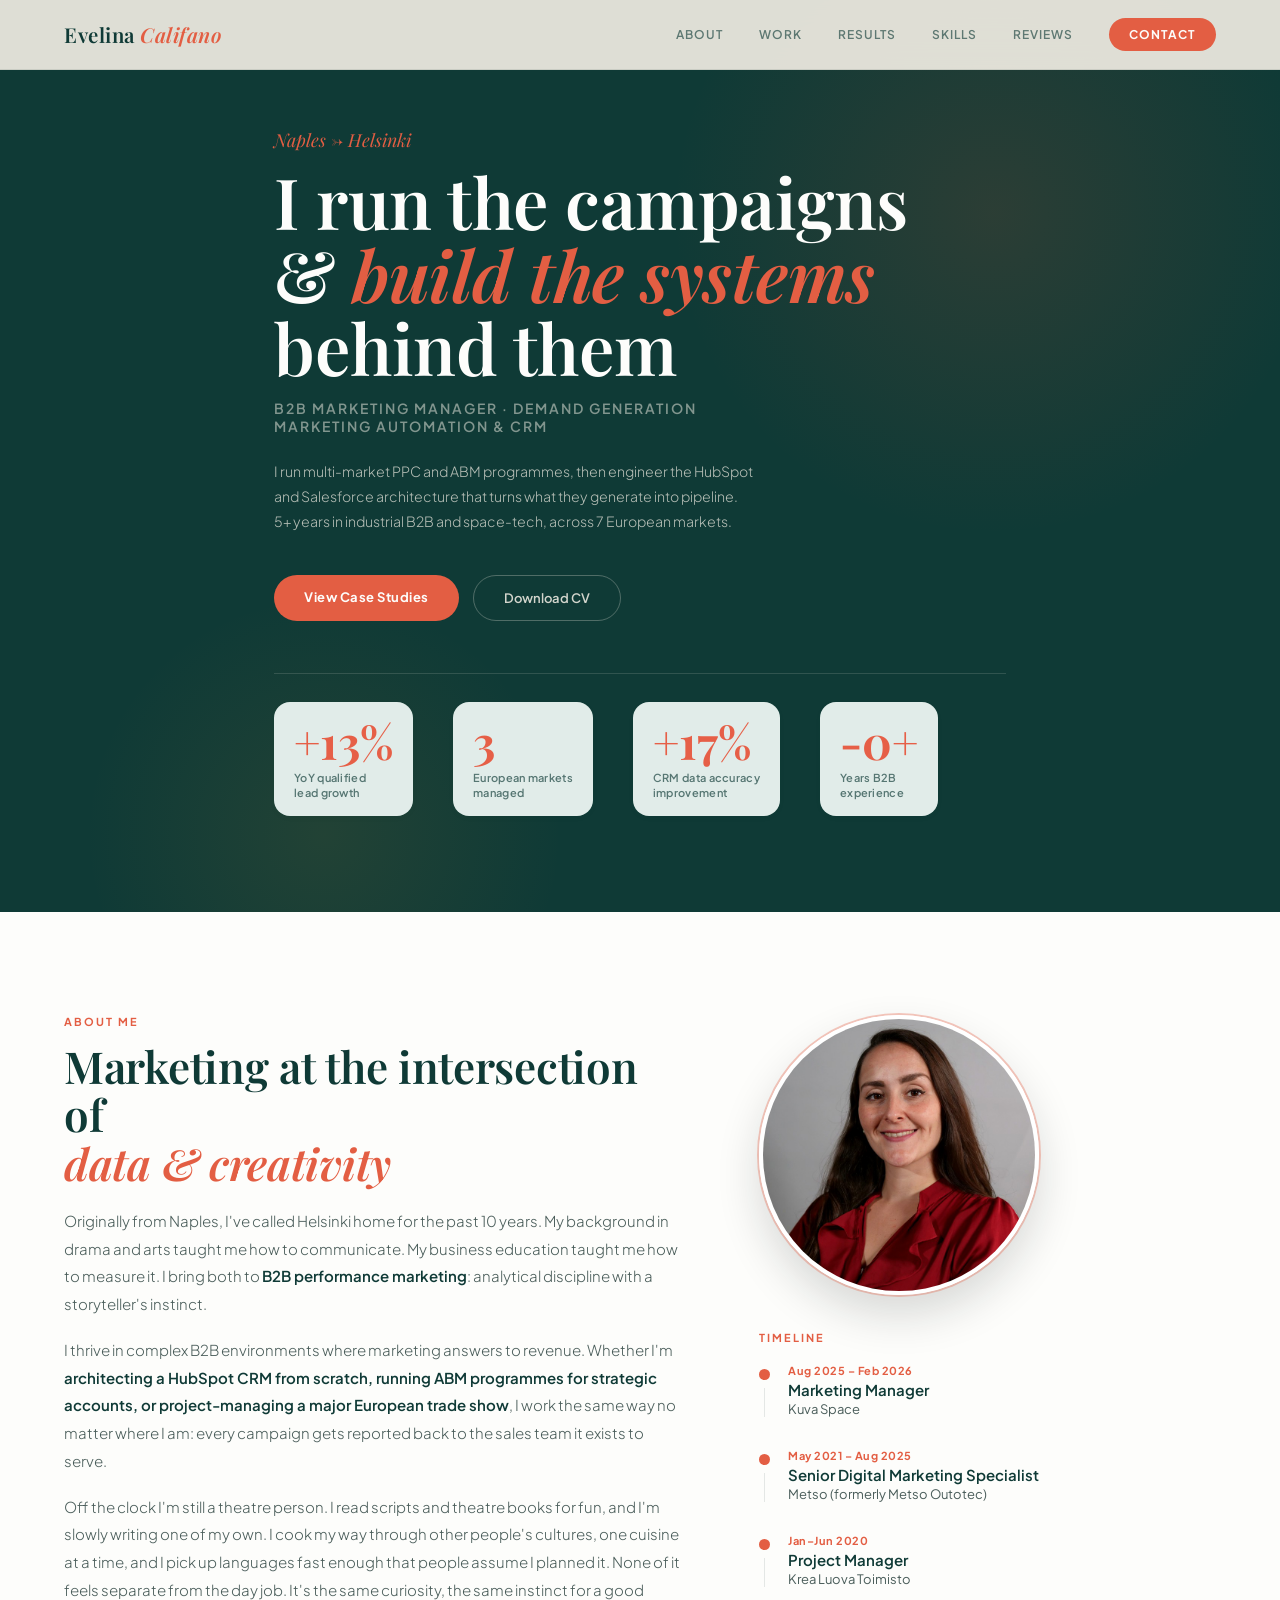
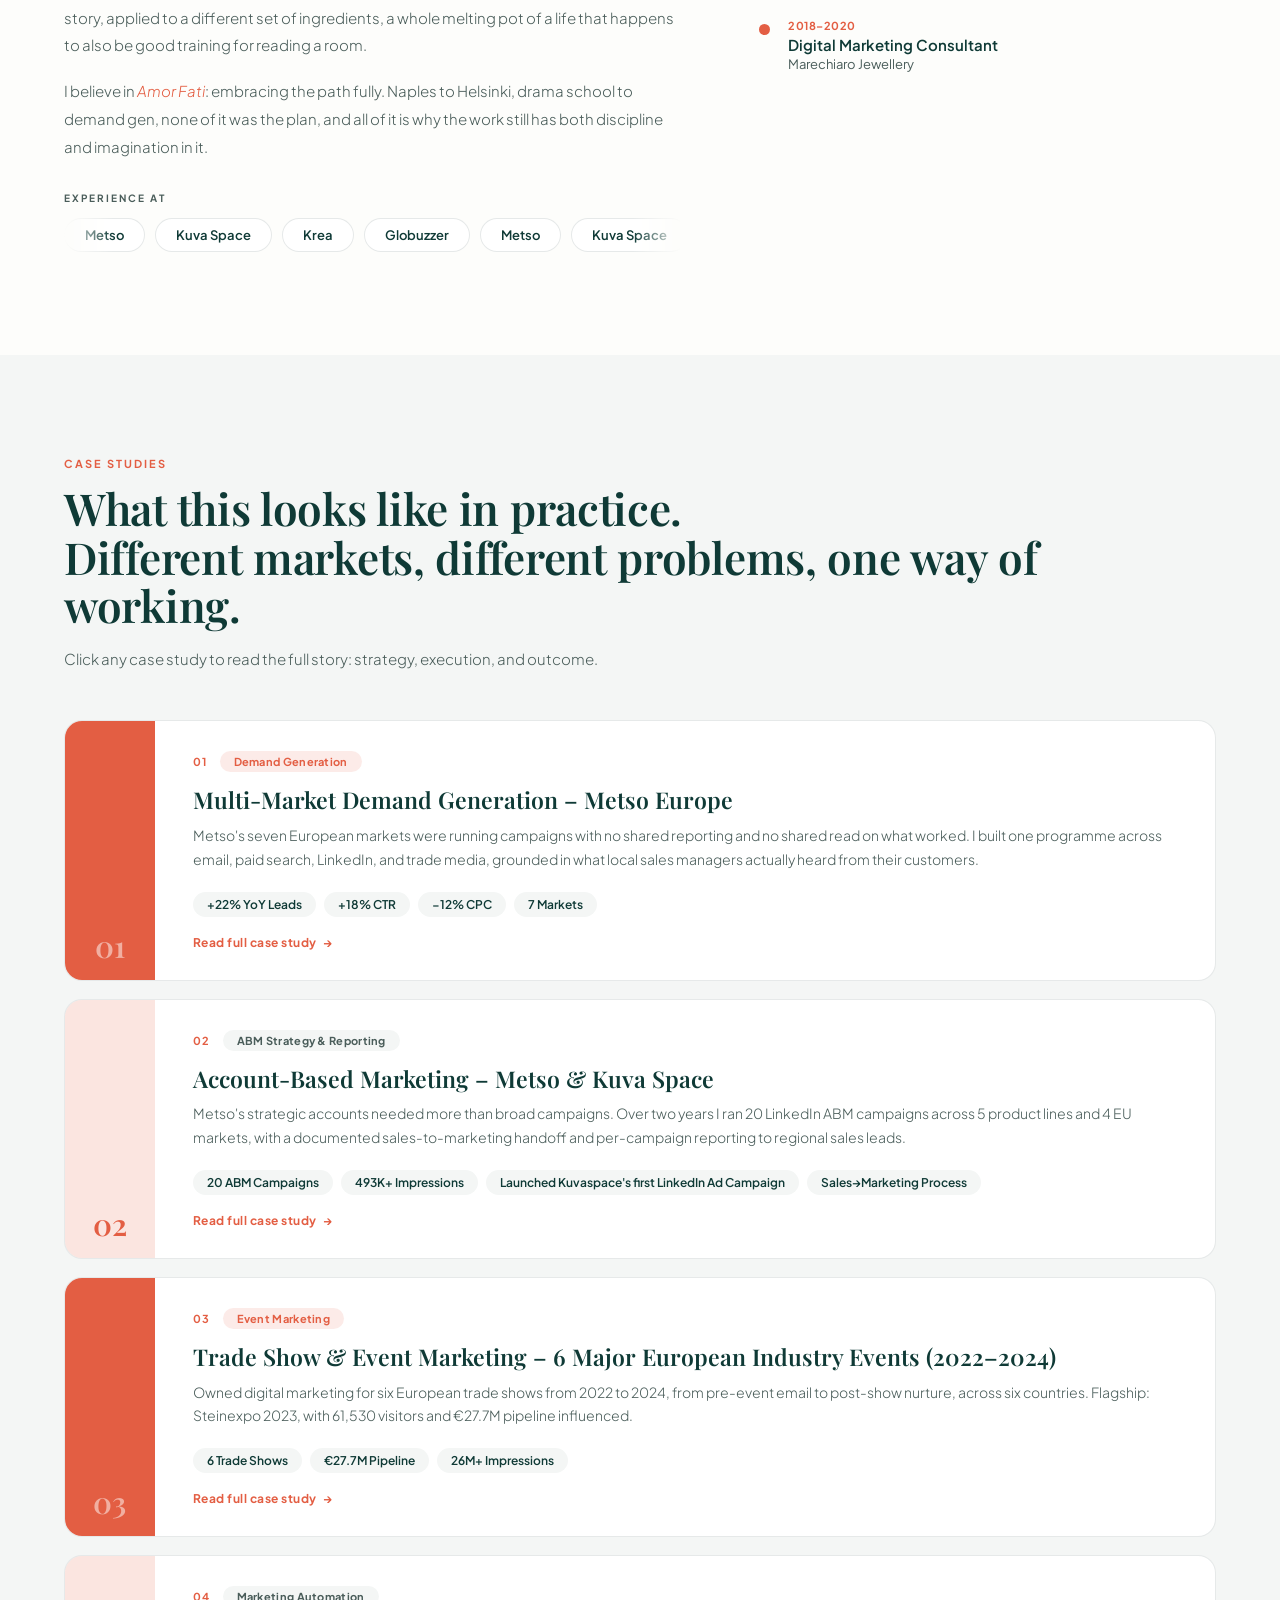
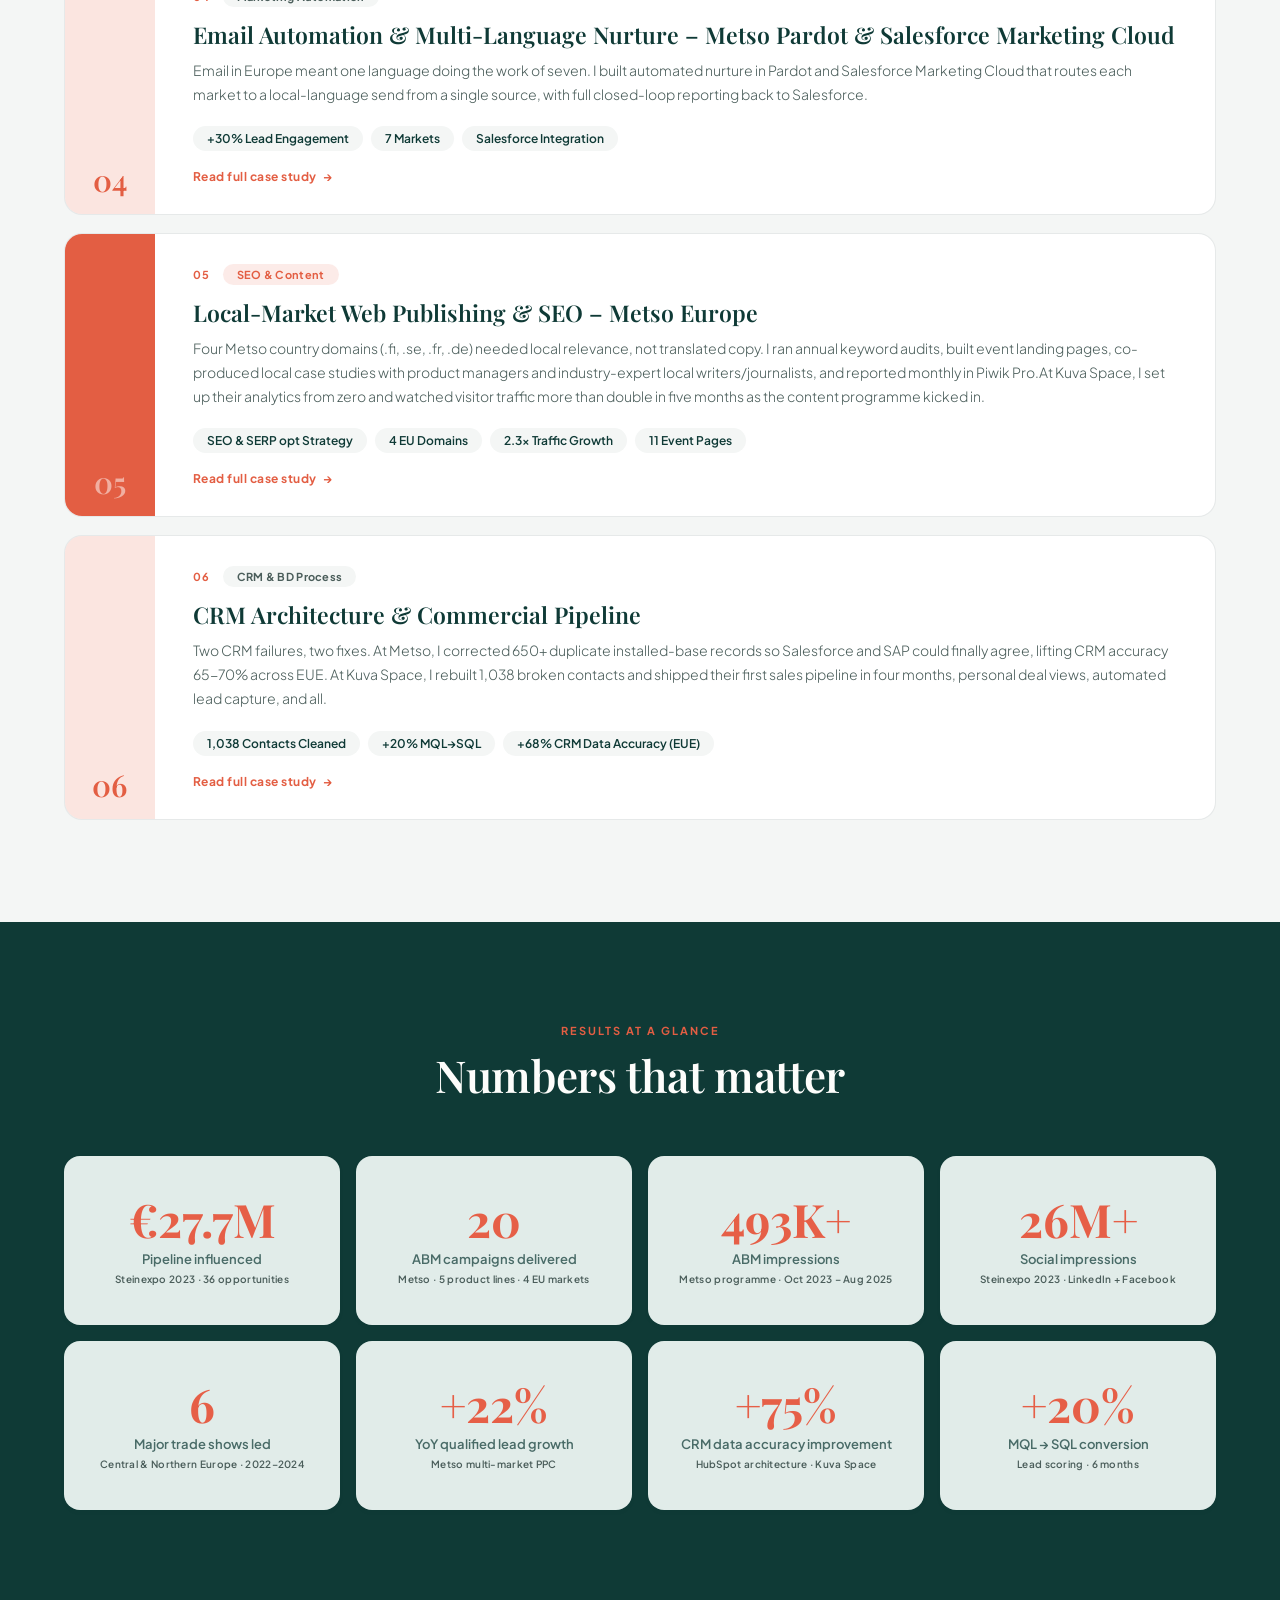
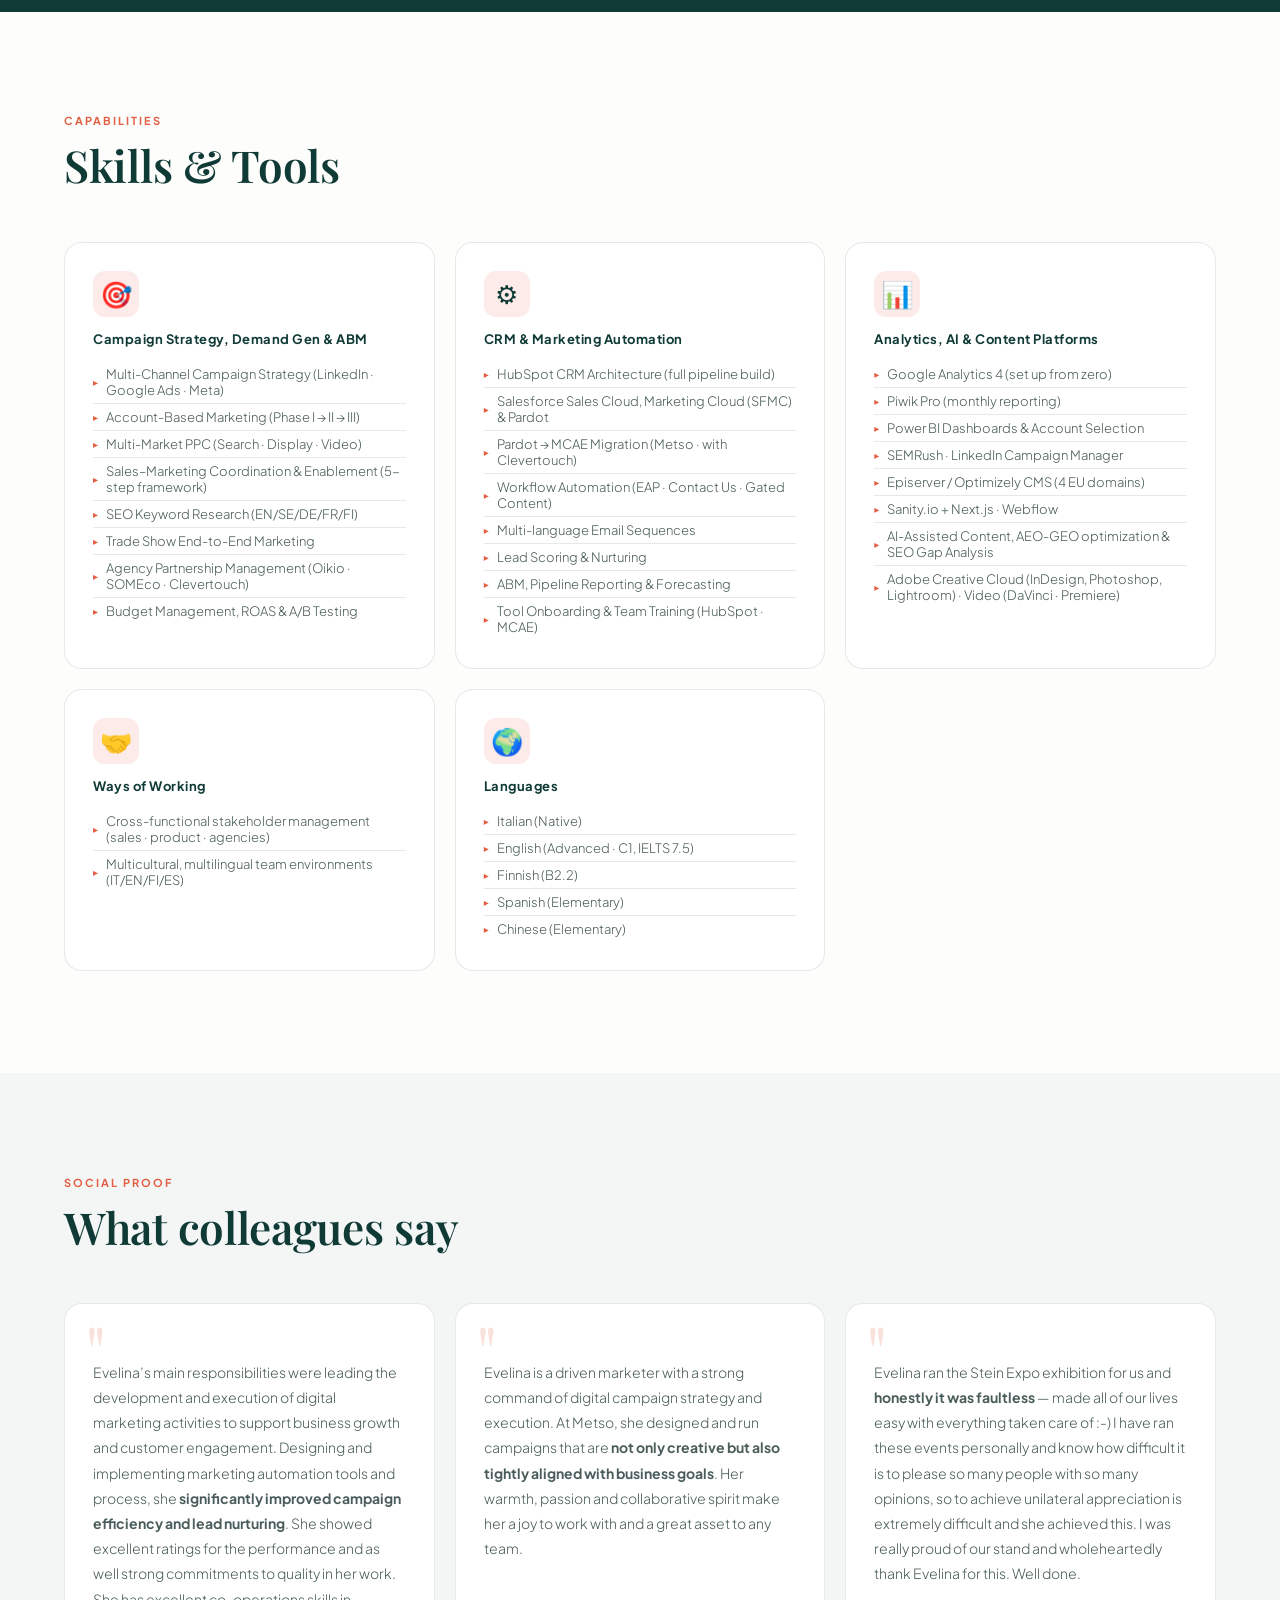
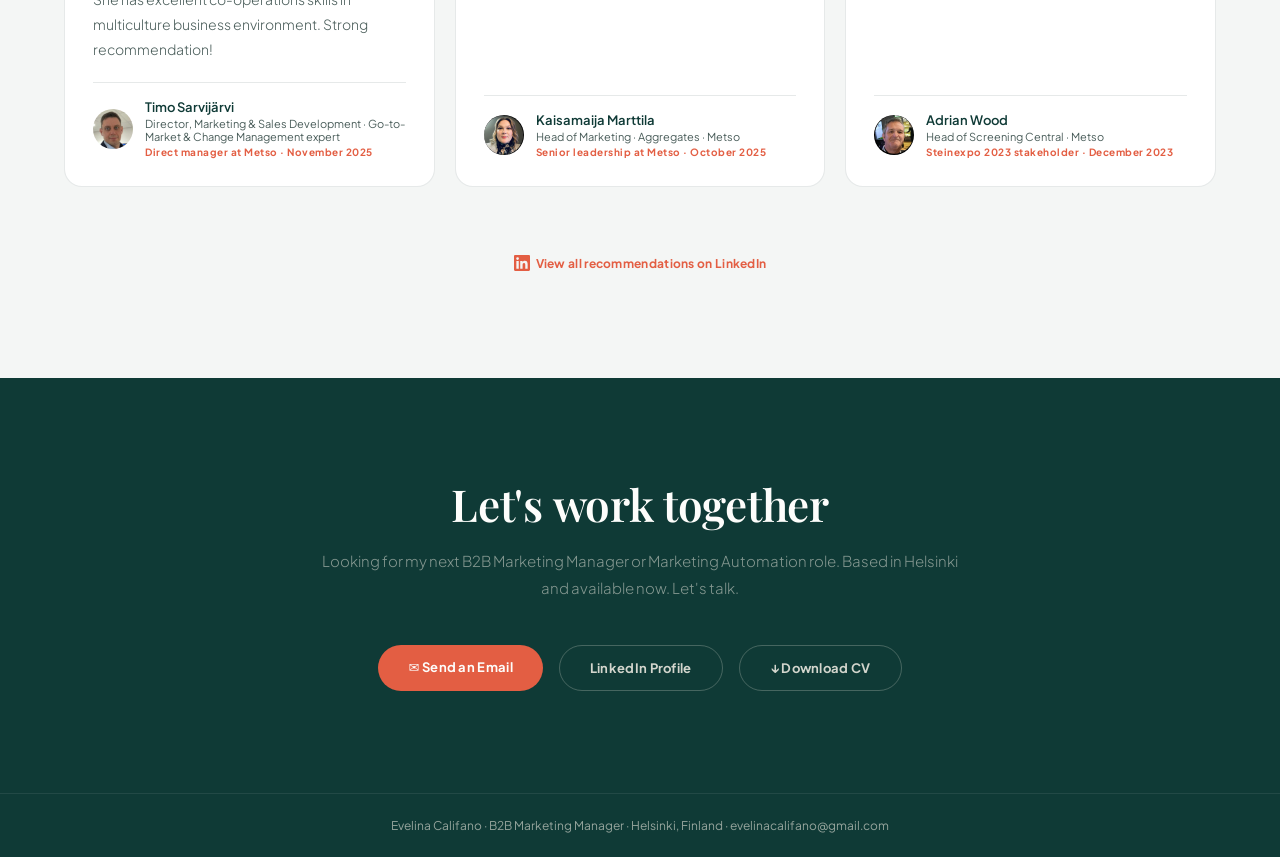
==== commit 18fd1291: "Add files via upload" ====
--- a/index.html
+++ b/index.html
@@ -284,7 +284,6 @@
     <div class="fade-up">
       <div class="section-eyebrow">Social Proof</div>
       <h2 class="section-title">What colleagues say</h2>
-      <p style="font-size:15px;color:var(--mid);margin-top:8px;font-weight:300;">Three LinkedIn recommendations, verbatim: a direct manager, senior leadership, and a Steinexpo stakeholder. Read all of them on my LinkedIn profile, or send your own.</p>
     </div>
     <div class="reco-grid fade-up">
 
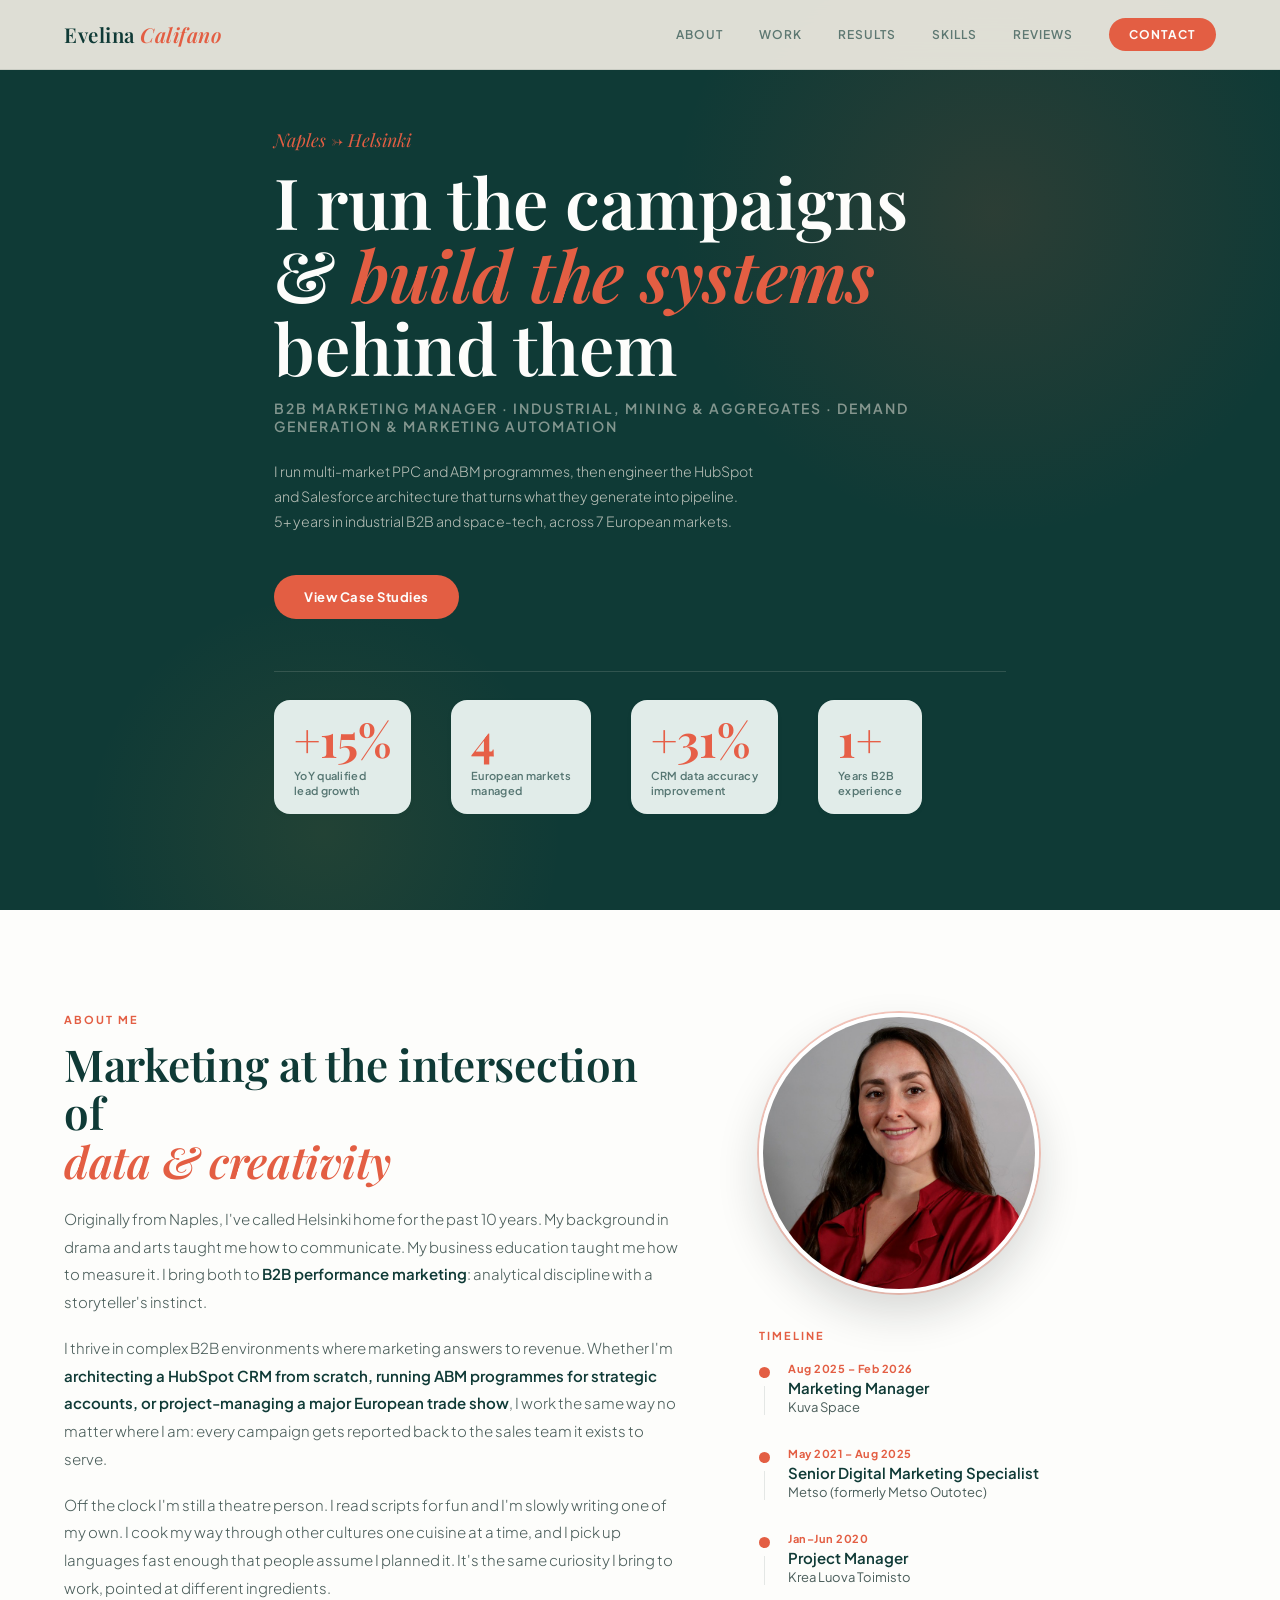
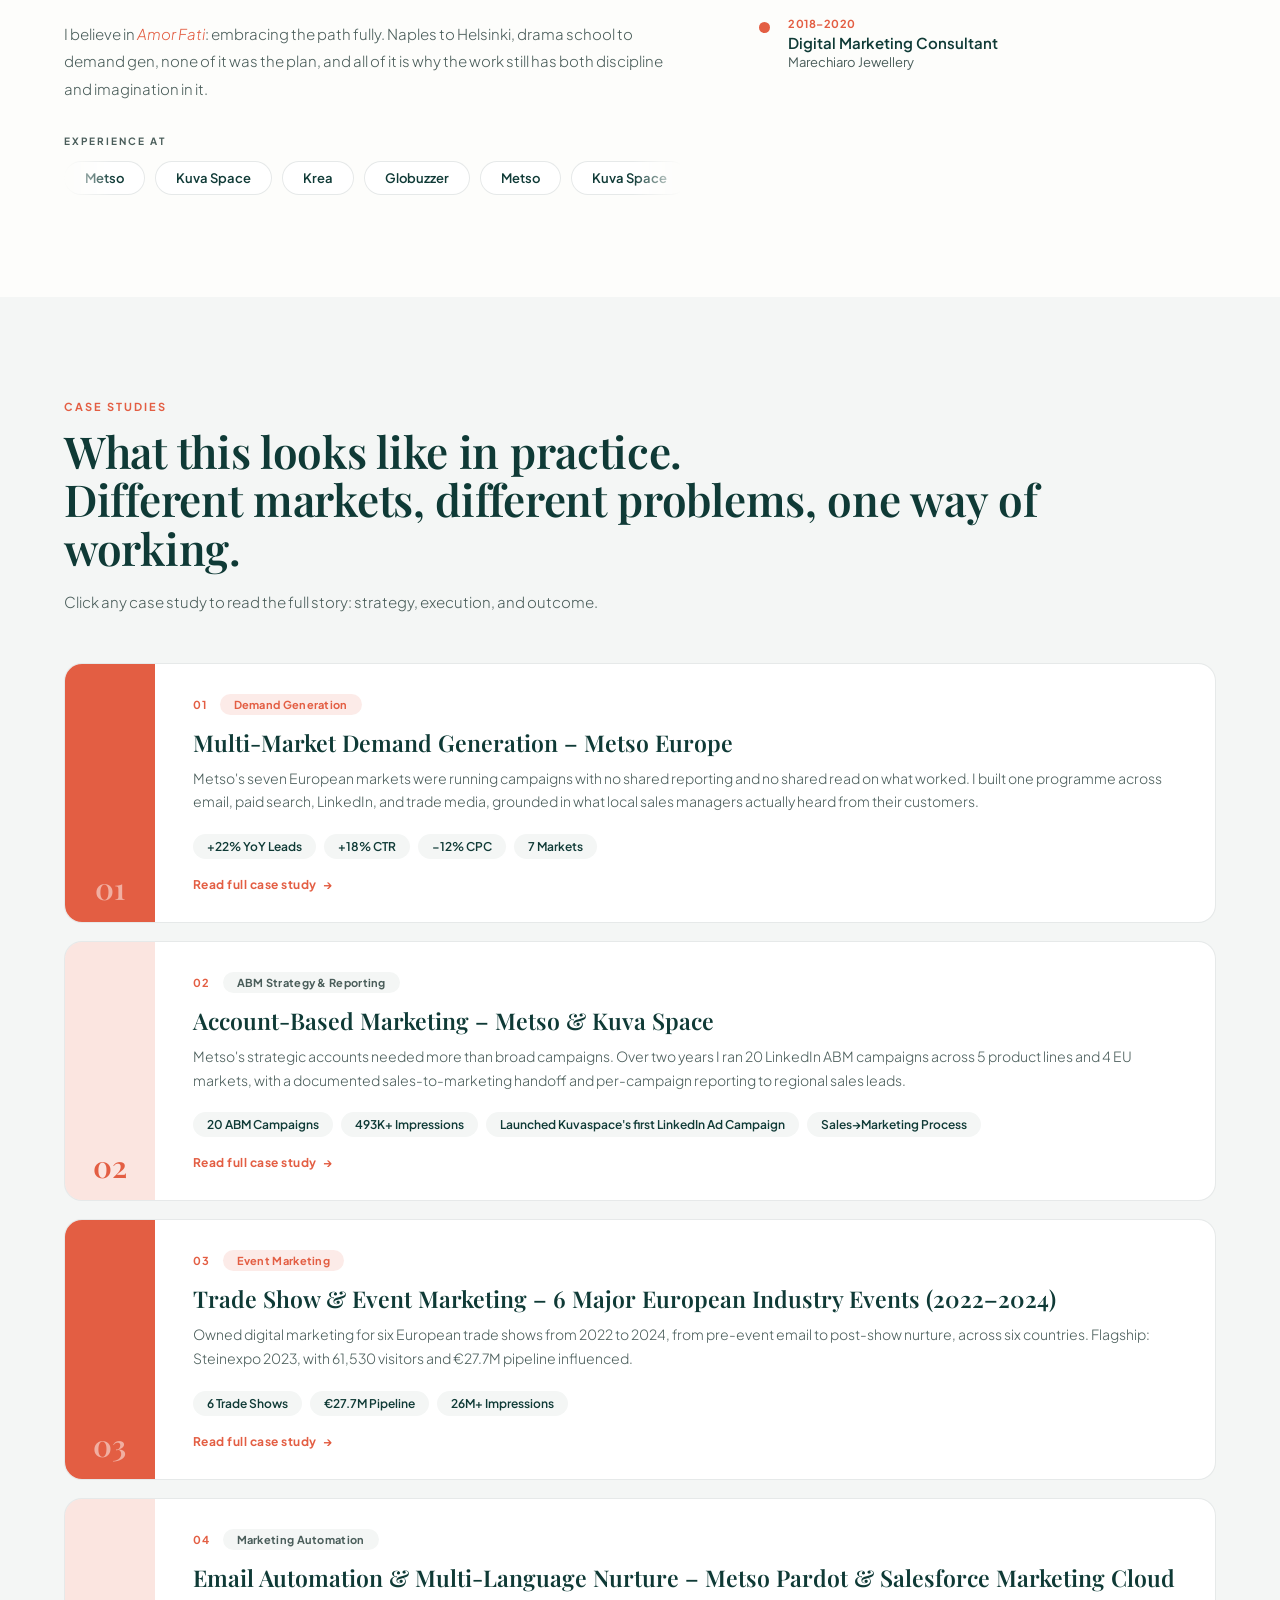
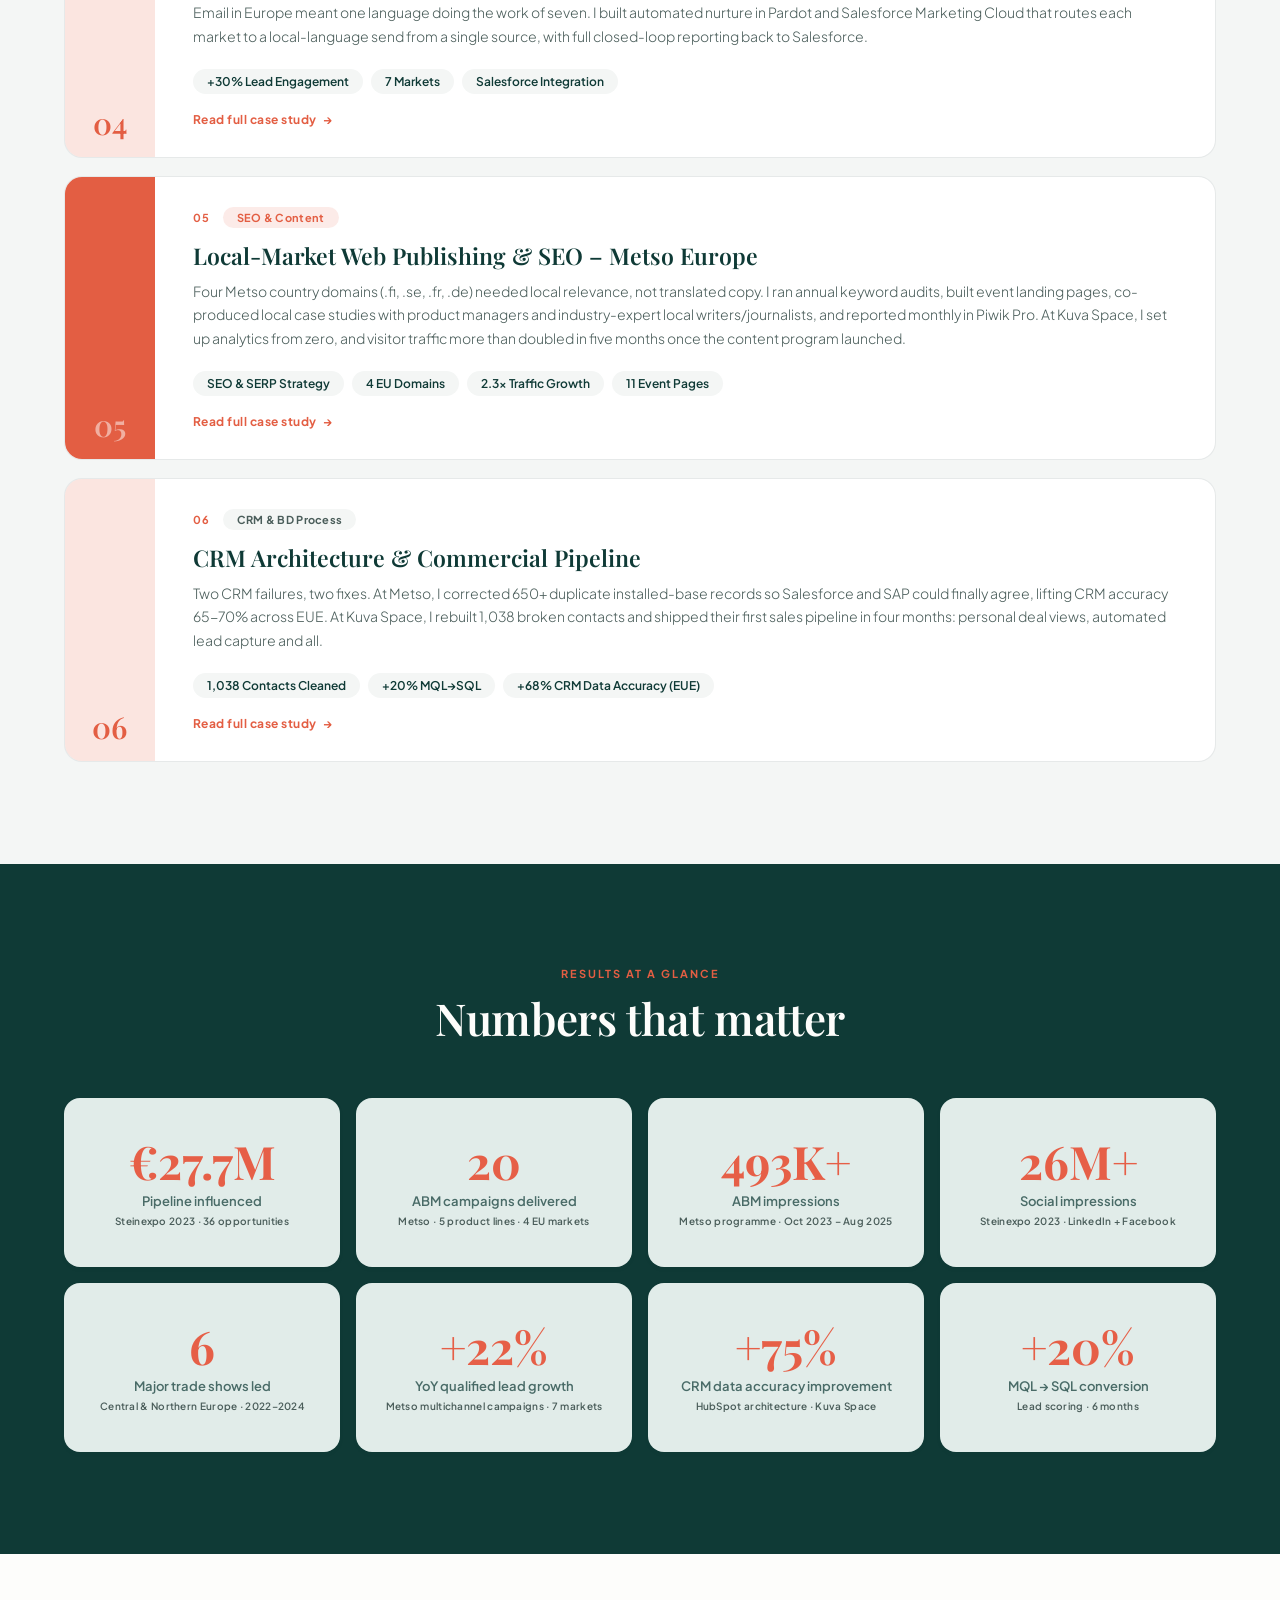
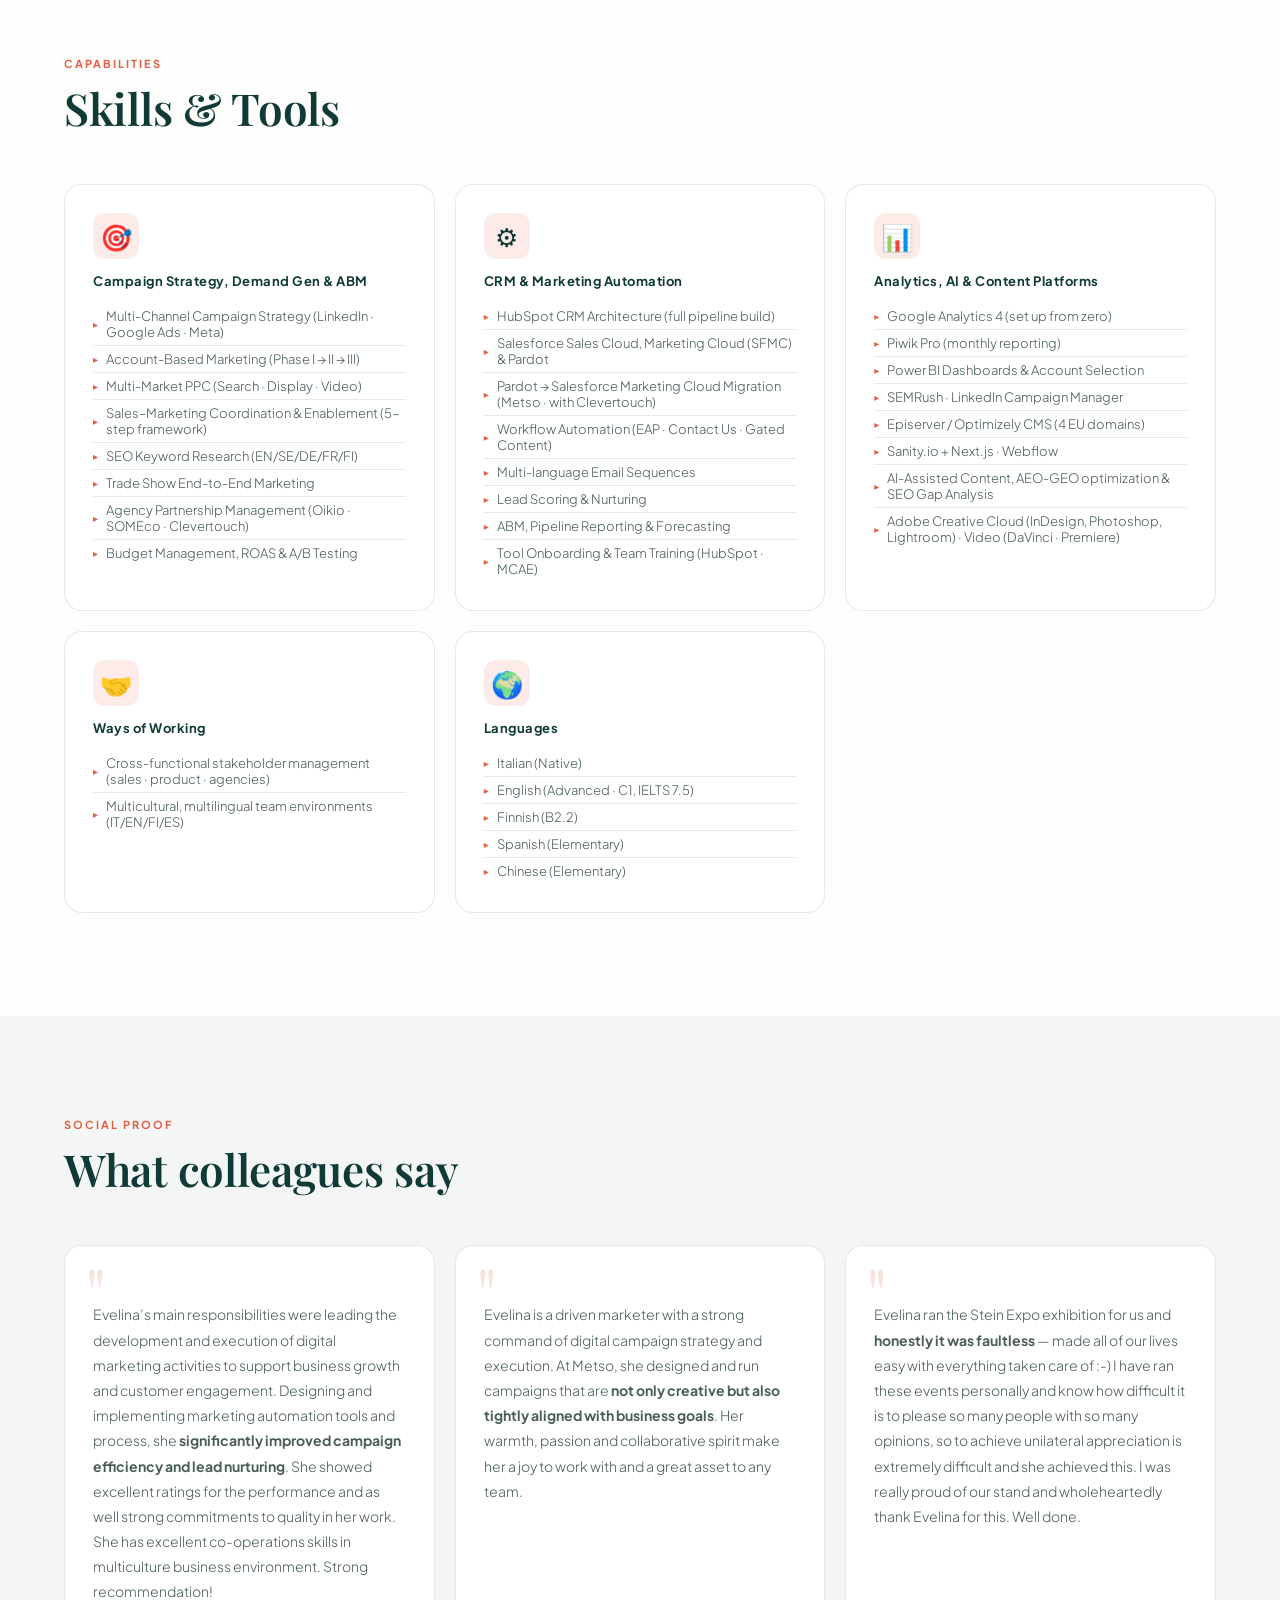
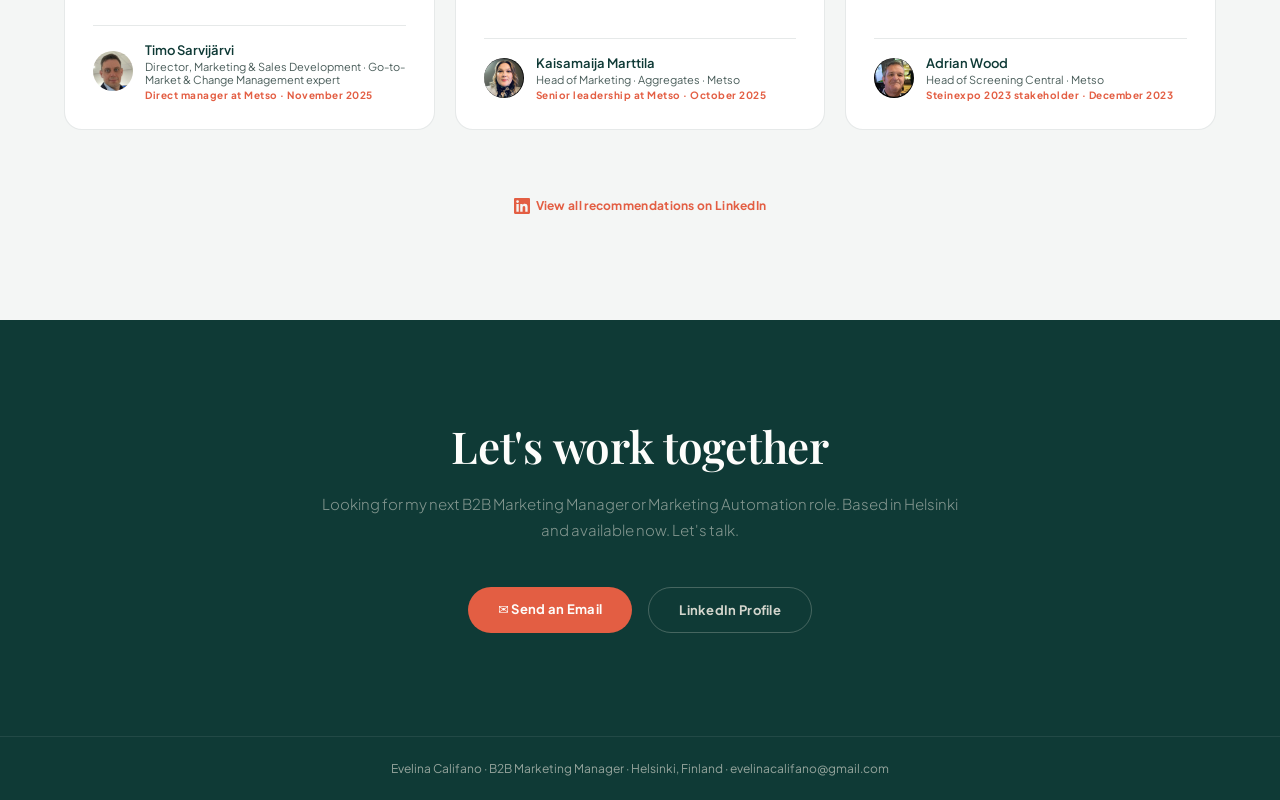
==== commit 0691d871: "Add files via upload" ====
--- a/index.html
+++ b/index.html
@@ -51,11 +51,10 @@
     <div class="hero-content">
       <div class="hero-kicker">Naples &rarr; Helsinki</div>
       <h1 class="hero-title">I run the campaigns<br>& <em>build the systems</em><br>behind them</h1>
-      <p class="hero-subtitle">B2B Marketing Manager · Demand Generation<br>Marketing Automation &amp; CRM</p>
+      <p class="hero-subtitle">B2B Marketing Manager · Industrial, Mining &amp; Aggregates · Demand Generation &amp; Marketing Automation</p>
       <p class="hero-desc">I run multi-market PPC and ABM programmes, then engineer the HubSpot and Salesforce architecture that turns what they generate into pipeline. 5+ years in industrial B2B and space-tech, across 7 European markets.</p>
       <div class="hero-ctas">
         <a href="#cases" class="btn-primary">View Case Studies</a>
-        <a href="https://github.com/EvelinaCalifano-Portfolio/evelinacalifano.github.io-/raw/refs/heads/main/Evelina%20Califano.CV.%281126%29.pdf" target="_blank" rel="noopener" class="btn-outline">Download CV</a>
       </div>
       <div class="hero-stats">
         <div><div class="stat-num">+22%</div><div class="stat-label">YoY qualified<br>lead growth</div></div>
@@ -75,7 +74,7 @@
       <h2 class="section-title">Marketing at the intersection of<br><em style="color:var(--teal);font-style:italic">data &amp; creativity</em></h2>
       <p>Originally from Naples, I've called Helsinki home for the past 10 years. My background in drama and arts taught me how to communicate. My business education taught me how to measure it. I bring both to <strong>B2B performance marketing</strong>: analytical discipline with a storyteller's instinct.</p>
       <p>I thrive in complex B2B environments where marketing answers to revenue. Whether I'm <strong>architecting a HubSpot CRM from scratch, running ABM programmes for strategic accounts, or project-managing a major European trade show</strong>, I work the same way no matter where I am: every campaign gets reported back to the sales team it exists to serve.</p>
-      <p>Off the clock I'm still a theatre person. I read scripts and theatre books for fun, and I'm slowly writing one of my own. I cook my way through other people's cultures, one cuisine at a time, and I pick up languages fast enough that people assume I planned it. None of it feels separate from the day job. It's the same curiosity, the same instinct for a good story, applied to a different set of ingredients, a whole melting pot of a life that happens to also be good training for reading a room.</p>
+      <p>Off the clock I'm still a theatre person. I read scripts for fun and I'm slowly writing one of my own. I cook my way through other cultures one cuisine at a time, and I pick up languages fast enough that people assume I planned it. It's the same curiosity I bring to work, pointed at different ingredients.</p>
       <p>I believe in <em>Amor Fati</em>: embracing the path fully. Naples to Helsinki, drama school to demand gen, none of it was the plan, and all of it is why the work still has both discipline and imagination in it.</p>
       <div class="companies-label">Experience at</div>
       <div class="companies-marquee">
@@ -163,8 +162,8 @@
         <div class="case-body">
           <div class="case-top"><span class="case-num">05</span><span class="case-tag">SEO & Content</span></div><div class="case-hover-stat"><span class="chs-num">4</span><span class="chs-lbl">Country domains run</span></div>
           <div class="case-title">Local-Market Web Publishing &amp; SEO – Metso Europe</div>
-          <div class="case-desc">Four Metso country domains (.fi, .se, .fr, .de) needed local relevance, not translated copy. I ran annual keyword audits, built event landing pages, co-produced local case studies with product managers and industry-expert local writers/journalists, and reported monthly in Piwik Pro.At Kuva Space, I set up their analytics from zero and watched visitor traffic more than double in five months as the content programme kicked in.</div>
-          <div class="case-pills"><span class="pill">SEO & SERP opt Strategy</span><span class="pill">4 EU Domains</span><span class="pill">2.3× Traffic Growth</span><span class="pill">11 Event Pages</span></div>
+          <div class="case-desc">Four Metso country domains (.fi, .se, .fr, .de) needed local relevance, not translated copy. I ran annual keyword audits, built event landing pages, co-produced local case studies with product managers and industry-expert local writers/journalists, and reported monthly in Piwik Pro. At Kuva Space, I set up analytics from zero, and visitor traffic more than doubled in five months once the content program launched.</div>
+          <div class="case-pills"><span class="pill">SEO & SERP Strategy</span><span class="pill">4 EU Domains</span><span class="pill">2.3× Traffic Growth</span><span class="pill">11 Event Pages</span></div>
           <div class="case-cta">Read full case study</div>
         </div>
       </a>
@@ -172,9 +171,9 @@
       <a class="case-card fade-up" href="case-cs2.html">
         <div class="case-stripe gold" data-num="06"></div>
         <div class="case-body">
-          <div class="case-top"><span class="case-num">06</span><span class="case-tag gold-tag">CRM & BD Process</span></div><div class="case-hover-stat"><span class="chs-num">~68%</span><span class="chs-lbl">CRM accuracy lift</span></div>
+          <div class="case-top"><span class="case-num">06</span><span class="case-tag gold-tag">CRM & BD Process</span></div><div class="case-hover-stat"><span class="chs-num">+75% / +68%</span><span class="chs-lbl">CRM accuracy, Kuva Space / Metso</span></div>
           <div class="case-title">CRM Architecture &amp; Commercial Pipeline</div>
-          <div class="case-desc"> Two CRM failures, two fixes. At Metso, I corrected 650+ duplicate installed-base records so Salesforce and SAP could finally agree, lifting CRM accuracy 65-70% across EUE. At Kuva Space, I rebuilt 1,038 broken contacts and shipped their first sales pipeline in four months, personal deal views, automated lead capture, and all.</div>
+          <div class="case-desc"> Two CRM failures, two fixes. At Metso, I corrected 650+ duplicate installed-base records so Salesforce and SAP could finally agree, lifting CRM accuracy 65-70% across EUE. At Kuva Space, I rebuilt 1,038 broken contacts and shipped their first sales pipeline in four months: personal deal views, automated lead capture and all.</div>
           <div class="case-pills"><span class="pill">1,038 Contacts Cleaned</span><span class="pill">+20% MQL→SQL</span><span class="pill">+68% CRM Data Accuracy (EUE)</span></div>
           <div class="case-cta">Read full case study</div>
         </div>
@@ -197,7 +196,7 @@
       <div class="result-block"><div class="result-num">493K+</div><div class="result-lbl">ABM impressions</div><div class="result-source">Metso programme · Oct 2023 – Aug 2025</div></div>
       <div class="result-block"><div class="result-num">26M+</div><div class="result-lbl">Social impressions</div><div class="result-source">Steinexpo 2023 · LinkedIn + Facebook</div></div>
       <div class="result-block"><div class="result-num">6</div><div class="result-lbl">Major trade shows led</div><div class="result-source">Central &amp; Northern Europe · 2022–2024</div></div>
-      <div class="result-block"><div class="result-num">+22%</div><div class="result-lbl">YoY qualified lead growth</div><div class="result-source">Metso multi-market PPC</div></div>
+      <div class="result-block"><div class="result-num">+22%</div><div class="result-lbl">YoY qualified lead growth</div><div class="result-source">Metso multichannel campaigns · 7 markets</div></div>
       <div class="result-block"><div class="result-num">+75%</div><div class="result-lbl">CRM data accuracy improvement</div><div class="result-source">HubSpot architecture · Kuva Space</div></div>
       <div class="result-block"><div class="result-num">+20%</div><div class="result-lbl">MQL → SQL conversion</div><div class="result-source">Lead scoring · 6 months</div></div>
     </div>
@@ -232,7 +231,7 @@
         <ul class="skill-list">
           <li>HubSpot CRM Architecture (full pipeline build)</li>
           <li>Salesforce Sales Cloud, Marketing Cloud (SFMC) &amp; Pardot</li>
-          <li>Pardot → MCAE Migration (Metso · with Clevertouch)</li>
+          <li>Pardot → Salesforce Marketing Cloud Migration (Metso · with Clevertouch)</li>
           <li>Workflow Automation (EAP · Contact Us · Gated Content)</li>
           <li>Multi-language Email Sequences</li>
           <li>Lead Scoring &amp; Nurturing</li>
@@ -340,7 +339,6 @@
     <div class="contact-links">
       <a href="mailto:evelinacalifano@gmail.com" class="cl cl-primary">✉ Send an Email</a>
       <a href="https://www.linkedin.com/in/evelina-califano-marketingistheanswer/" target="_blank" rel="noopener" class="cl cl-ghost">LinkedIn Profile</a>
-      <a href="https://github.com/EvelinaCalifano-Portfolio/evelinacalifano.github.io-/raw/refs/heads/main/Evelina%20Califano.CV.%281126%29.pdf" target="_blank" rel="noopener" class="cl cl-ghost">↓ Download CV</a>
     </div>
   </div>
 </section>
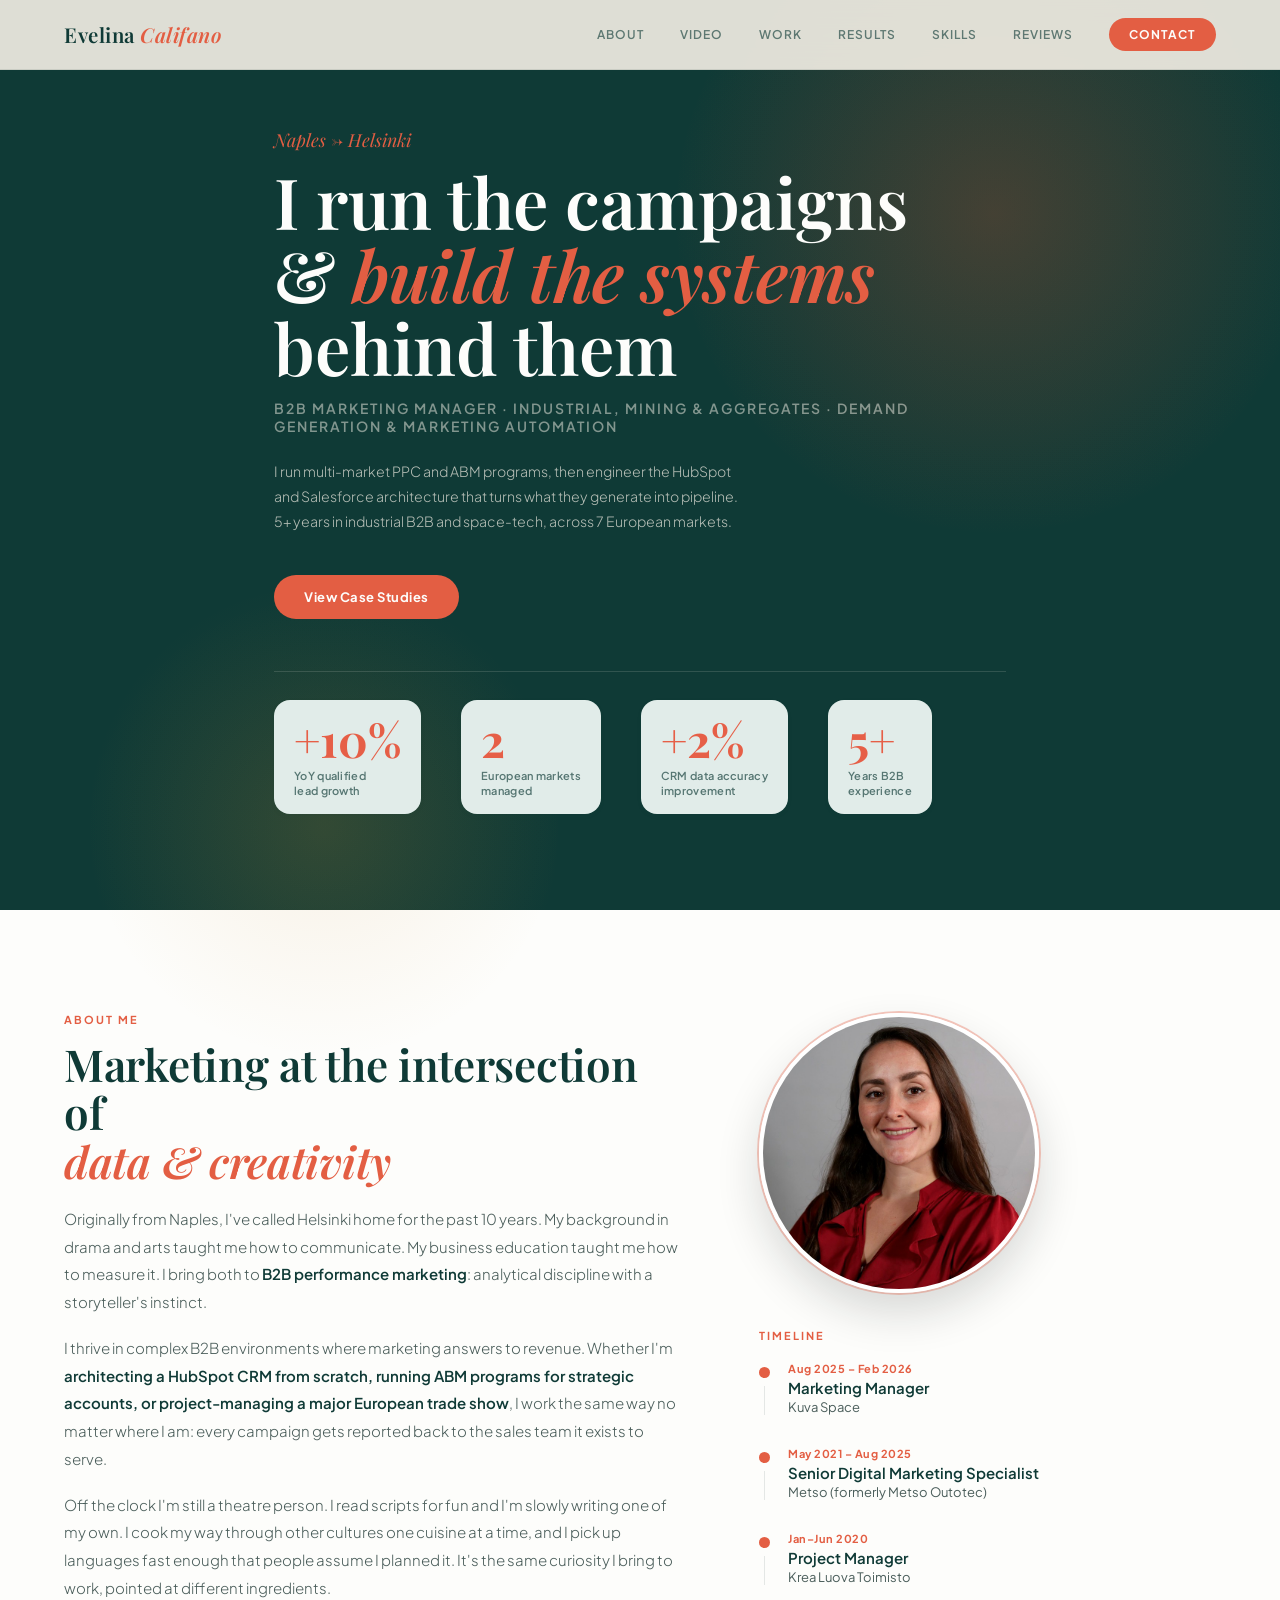
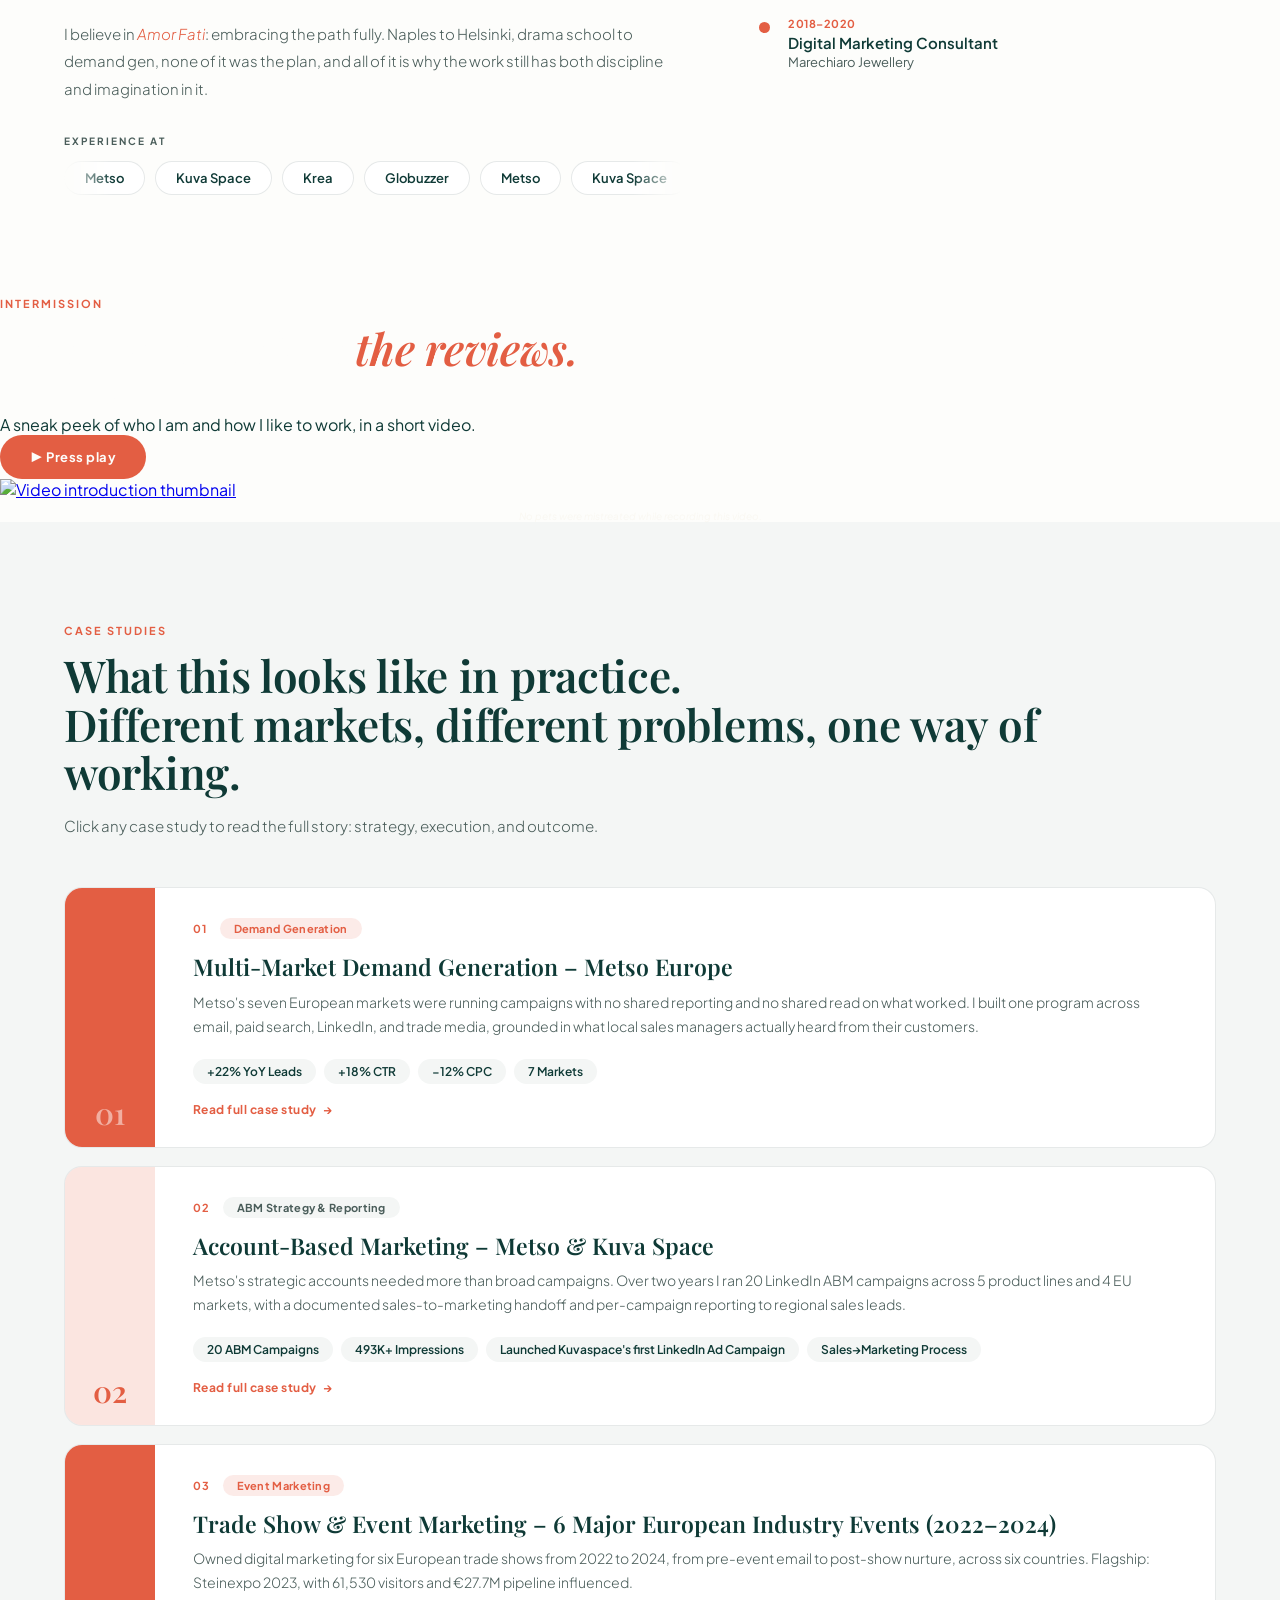
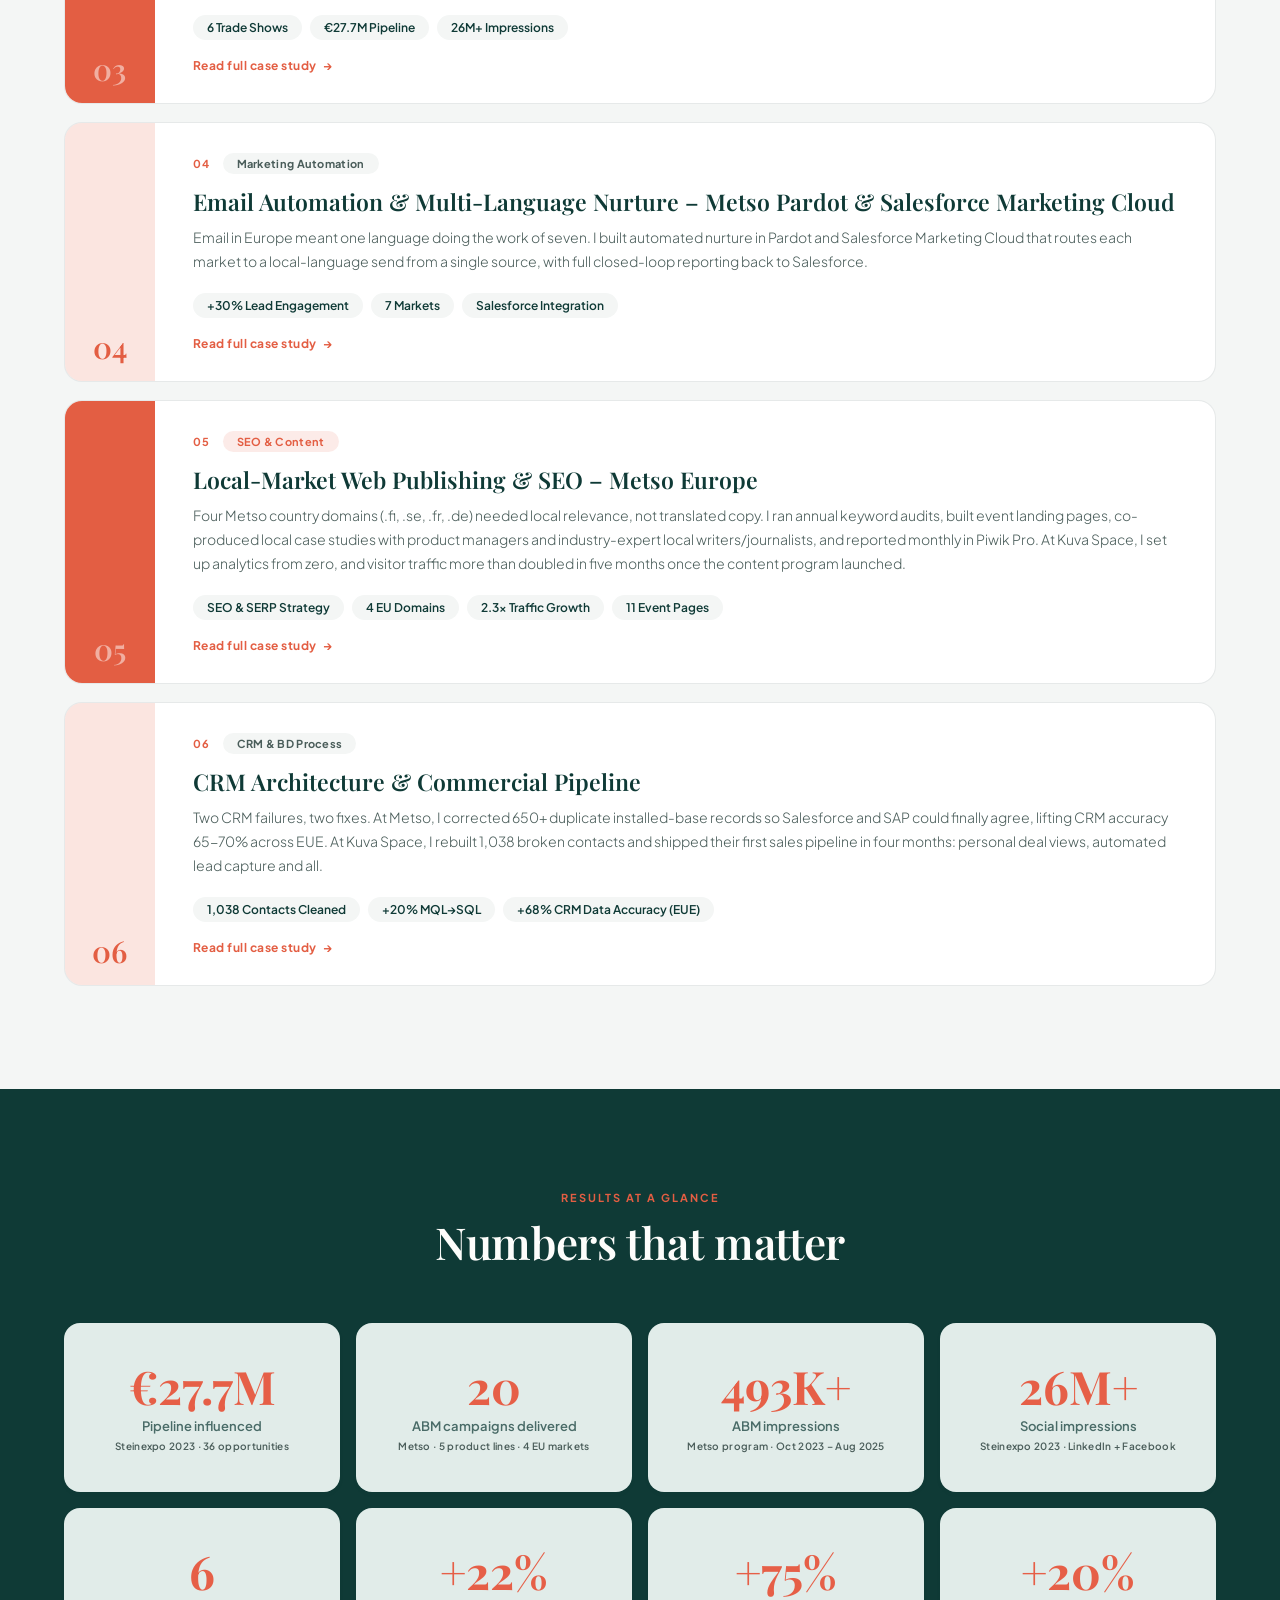
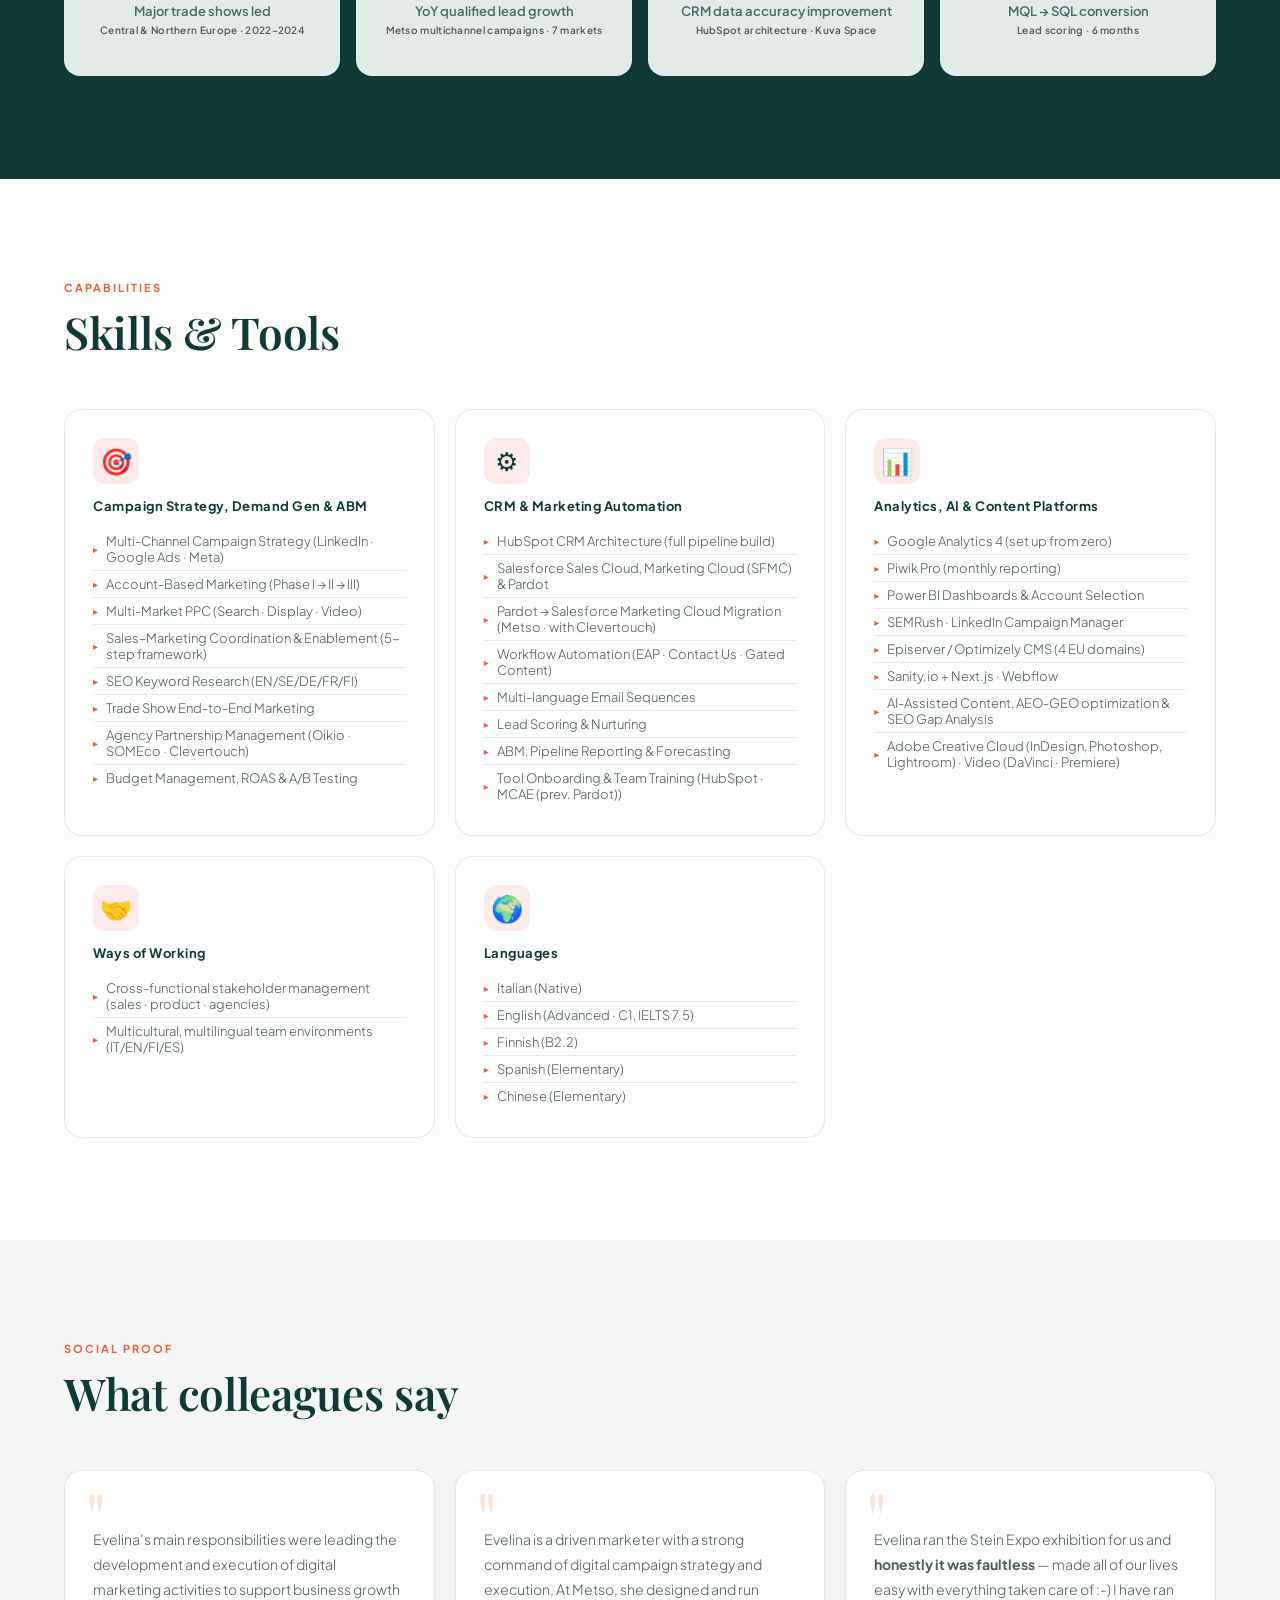
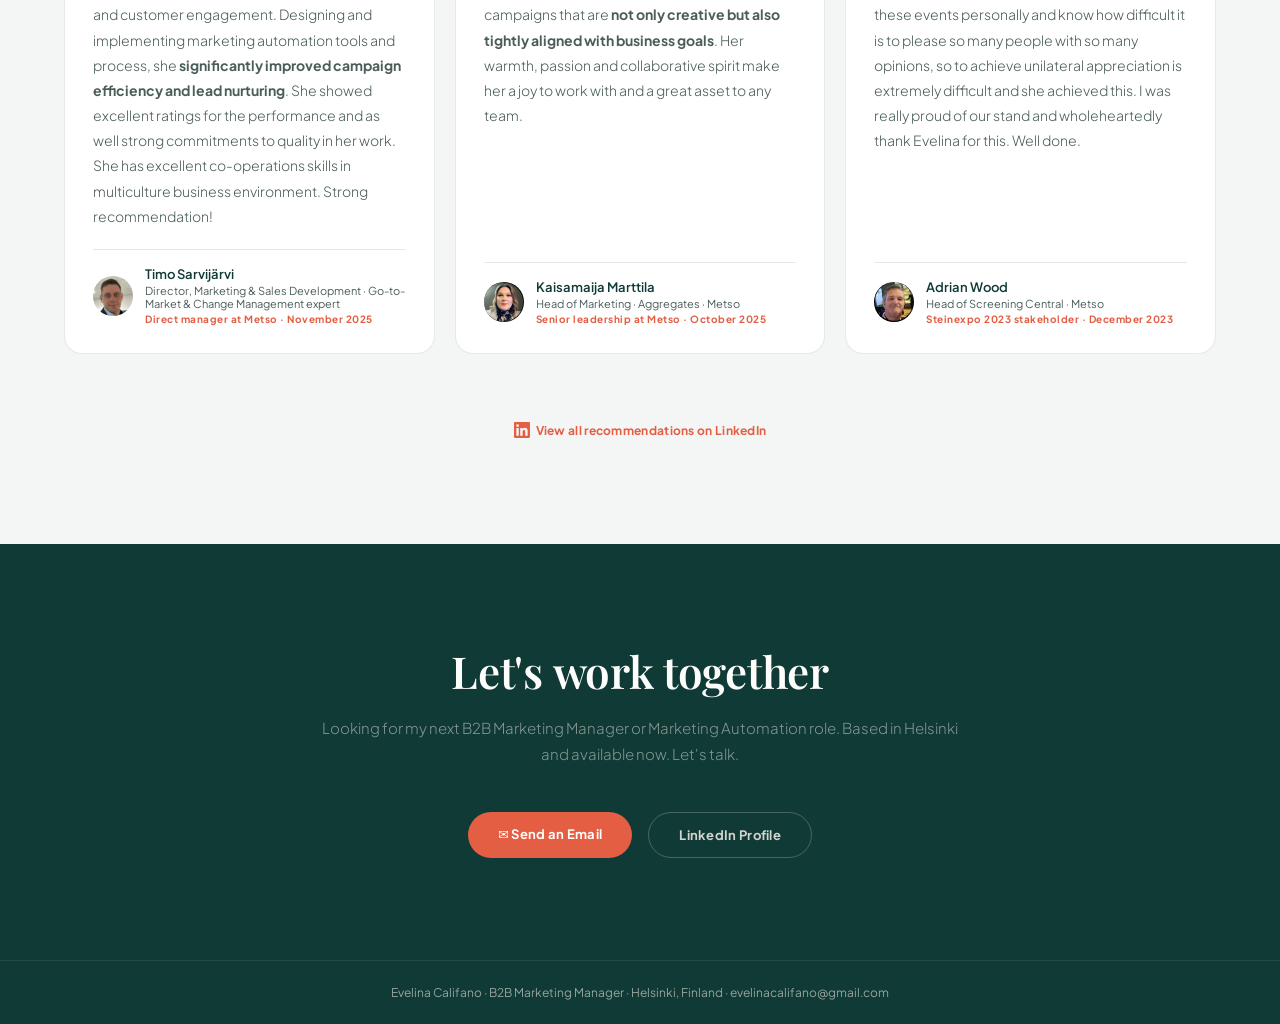
==== commit 0bea6607: "Add files via upload" ====
--- a/index.html
+++ b/index.html
@@ -26,6 +26,7 @@
   <div class="nav-logo">Evelina <em>Califano</em></div>
   <div class="nav-links">
     <a href="#about">About</a>
+    <a href="#vibe">Video</a>
     <a href="#cases">Work</a>
     <a href="#results">Results</a>
     <a href="#skills">Skills</a>
@@ -37,6 +38,7 @@
 <div class="scroll-progress" id="scrollProgress"></div>
 <div class="mobile-menu" id="mobileMenu">
   <a href="#about" onclick="toggleMobileMenu()">About</a>
+  <a href="#vibe" onclick="toggleMobileMenu()">Video</a>
   <a href="#cases" onclick="toggleMobileMenu()">Work</a>
   <a href="#results" onclick="toggleMobileMenu()">Results</a>
   <a href="#skills" onclick="toggleMobileMenu()">Skills</a>
@@ -52,10 +54,11 @@
       <div class="hero-kicker">Naples &rarr; Helsinki</div>
       <h1 class="hero-title">I run the campaigns<br>& <em>build the systems</em><br>behind them</h1>
       <p class="hero-subtitle">B2B Marketing Manager · Industrial, Mining &amp; Aggregates · Demand Generation &amp; Marketing Automation</p>
-      <p class="hero-desc">I run multi-market PPC and ABM programmes, then engineer the HubSpot and Salesforce architecture that turns what they generate into pipeline. 5+ years in industrial B2B and space-tech, across 7 European markets.</p>
+      <p class="hero-desc">I run multi-market PPC and ABM programs, then engineer the HubSpot and Salesforce architecture that turns what they generate into pipeline. 5+ years in industrial B2B and space-tech, across 7 European markets.</p>
       <div class="hero-ctas">
         <a href="#cases" class="btn-primary">View Case Studies</a>
       </div>
+
       <div class="hero-stats">
         <div><div class="stat-num">+22%</div><div class="stat-label">YoY qualified<br>lead growth</div></div>
         <div><div class="stat-num">7</div><div class="stat-label">European markets<br>managed</div></div>
@@ -73,7 +76,7 @@
       <div class="section-eyebrow">About me</div>
       <h2 class="section-title">Marketing at the intersection of<br><em style="color:var(--teal);font-style:italic">data &amp; creativity</em></h2>
       <p>Originally from Naples, I've called Helsinki home for the past 10 years. My background in drama and arts taught me how to communicate. My business education taught me how to measure it. I bring both to <strong>B2B performance marketing</strong>: analytical discipline with a storyteller's instinct.</p>
-      <p>I thrive in complex B2B environments where marketing answers to revenue. Whether I'm <strong>architecting a HubSpot CRM from scratch, running ABM programmes for strategic accounts, or project-managing a major European trade show</strong>, I work the same way no matter where I am: every campaign gets reported back to the sales team it exists to serve.</p>
+      <p>I thrive in complex B2B environments where marketing answers to revenue. Whether I'm <strong>architecting a HubSpot CRM from scratch, running ABM programs for strategic accounts, or project-managing a major European trade show</strong>, I work the same way no matter where I am: every campaign gets reported back to the sales team it exists to serve.</p>
       <p>Off the clock I'm still a theatre person. I read scripts for fun and I'm slowly writing one of my own. I cook my way through other cultures one cuisine at a time, and I pick up languages fast enough that people assume I planned it. It's the same curiosity I bring to work, pointed at different ingredients.</p>
       <p>I believe in <em>Amor Fati</em>: embracing the path fully. Naples to Helsinki, drama school to demand gen, none of it was the plan, and all of it is why the work still has both discipline and imagination in it.</p>
       <div class="companies-label">Experience at</div>
@@ -103,6 +106,27 @@
   </div>
 </section>
 
+<!-- VIBE CHECK -->
+<section id="vibe">
+  <div class="hero-glow-1"></div>
+  <div class="hero-glow-2"></div>
+  <div class="vibe-inner fade-up">
+    <div class="vibe-text">
+      <div class="section-eyebrow">Intermission</div>
+      <h2 class="section-title" style="color:var(--cream);">The trailer before <em style="color:var(--rust);font-style:italic;">the reviews.</em></h2>
+      <p class="vibe-desc"><strong style="color:var(--cream);">Who is Evelina?</strong><br>A sneak peek of who I am and how I like to work, in a short video.</p>
+      <a href="https://youtu.be/gcY4IxO_y2o" target="_blank" rel="noopener" class="btn-primary" style="display:inline-flex;align-items:center;gap:8px;" onclick="loadVibeVideo(document.querySelector('.vibe-media')); return false;">&#9654; Press play</a>
+    </div>
+    <div class="vibe-media-wrap">
+      <a class="vibe-media" href="https://youtu.be/gcY4IxO_y2o" target="_blank" rel="noopener" data-id="gcY4IxO_y2o" onclick="loadVibeVideo(this); return false;">
+        <img src="https://i3.ytimg.com/vi/gcY4IxO_y2o/hqdefault.jpg" alt="Video introduction thumbnail">
+        <div class="vibe-play"><div class="vibe-play-btn"><div class="vibe-triangle"></div></div></div>
+      </a>
+      <p style="font-size:10px;color:rgba(246,241,231,0.45);font-style:italic;text-align:center;margin-top:10px;">No pets were mistreated while recording this video.</p>
+    </div>
+  </div>
+</section>
+
 <!-- CASE STUDIES -->
 <section id="cases">
   <div class="cases-inner">
@@ -118,7 +142,7 @@
         <div class="case-body">
           <div class="case-top"><span class="case-num">01</span><span class="case-tag">Demand Generation</span></div><div class="case-hover-stat"><span class="chs-num">+22%</span><span class="chs-lbl">YoY lead growth</span></div>
           <div class="case-title">Multi-Market Demand Generation – Metso Europe</div>
-          <div class="case-desc">Metso's seven European markets were running campaigns with no shared reporting and no shared read on what worked. I built one programme across email, paid search, LinkedIn, and trade media, grounded in what local sales managers actually heard from their customers.</div>
+          <div class="case-desc">Metso's seven European markets were running campaigns with no shared reporting and no shared read on what worked. I built one program across email, paid search, LinkedIn, and trade media, grounded in what local sales managers actually heard from their customers.</div>
           <div class="case-pills"><span class="pill">+22% YoY Leads</span><span class="pill">+18% CTR</span><span class="pill">−12% CPC</span><span class="pill">7 Markets</span></div>
           <div class="case-cta">Read full case study</div>
         </div>
@@ -193,7 +217,7 @@
     <div class="results-wall fade-up">
       <div class="result-block"><div class="result-num">€27.7M</div><div class="result-lbl">Pipeline influenced</div><div class="result-source">Steinexpo 2023 · 36 opportunities</div></div>
       <div class="result-block"><div class="result-num">20</div><div class="result-lbl">ABM campaigns delivered</div><div class="result-source">Metso · 5 product lines · 4 EU markets</div></div>
-      <div class="result-block"><div class="result-num">493K+</div><div class="result-lbl">ABM impressions</div><div class="result-source">Metso programme · Oct 2023 – Aug 2025</div></div>
+      <div class="result-block"><div class="result-num">493K+</div><div class="result-lbl">ABM impressions</div><div class="result-source">Metso program · Oct 2023 – Aug 2025</div></div>
       <div class="result-block"><div class="result-num">26M+</div><div class="result-lbl">Social impressions</div><div class="result-source">Steinexpo 2023 · LinkedIn + Facebook</div></div>
       <div class="result-block"><div class="result-num">6</div><div class="result-lbl">Major trade shows led</div><div class="result-source">Central &amp; Northern Europe · 2022–2024</div></div>
       <div class="result-block"><div class="result-num">+22%</div><div class="result-lbl">YoY qualified lead growth</div><div class="result-source">Metso multichannel campaigns · 7 markets</div></div>
@@ -236,7 +260,7 @@
           <li>Multi-language Email Sequences</li>
           <li>Lead Scoring &amp; Nurturing</li>
           <li>ABM, Pipeline Reporting &amp; Forecasting</li>
-          <li>Tool Onboarding &amp; Team Training (HubSpot · MCAE)</li>
+          <li>Tool Onboarding &amp; Team Training (HubSpot · MCAE (prev. Pardot))</li>
         </ul>
       </div>
       <div class="skill-card">
@@ -347,6 +371,16 @@
   <p>Evelina Califano · B2B Marketing Manager · Helsinki, Finland · evelinacalifano@gmail.com</p>
 </footer>
 
+<script>
+function loadVibeVideo(el){
+  if(!el || !el.dataset || !el.dataset.id) return;
+  const id = el.dataset.id;
+  el.outerHTML = `<div class="vibe-media loaded">
+    <iframe src="https://www.youtube.com/embed/${id}?autoplay=1"
+      allow="autoplay; encrypted-media" allowfullscreen></iframe>
+  </div>`;
+}
+</script>
 <script src="site.js"></script>
 </body>
 </html>
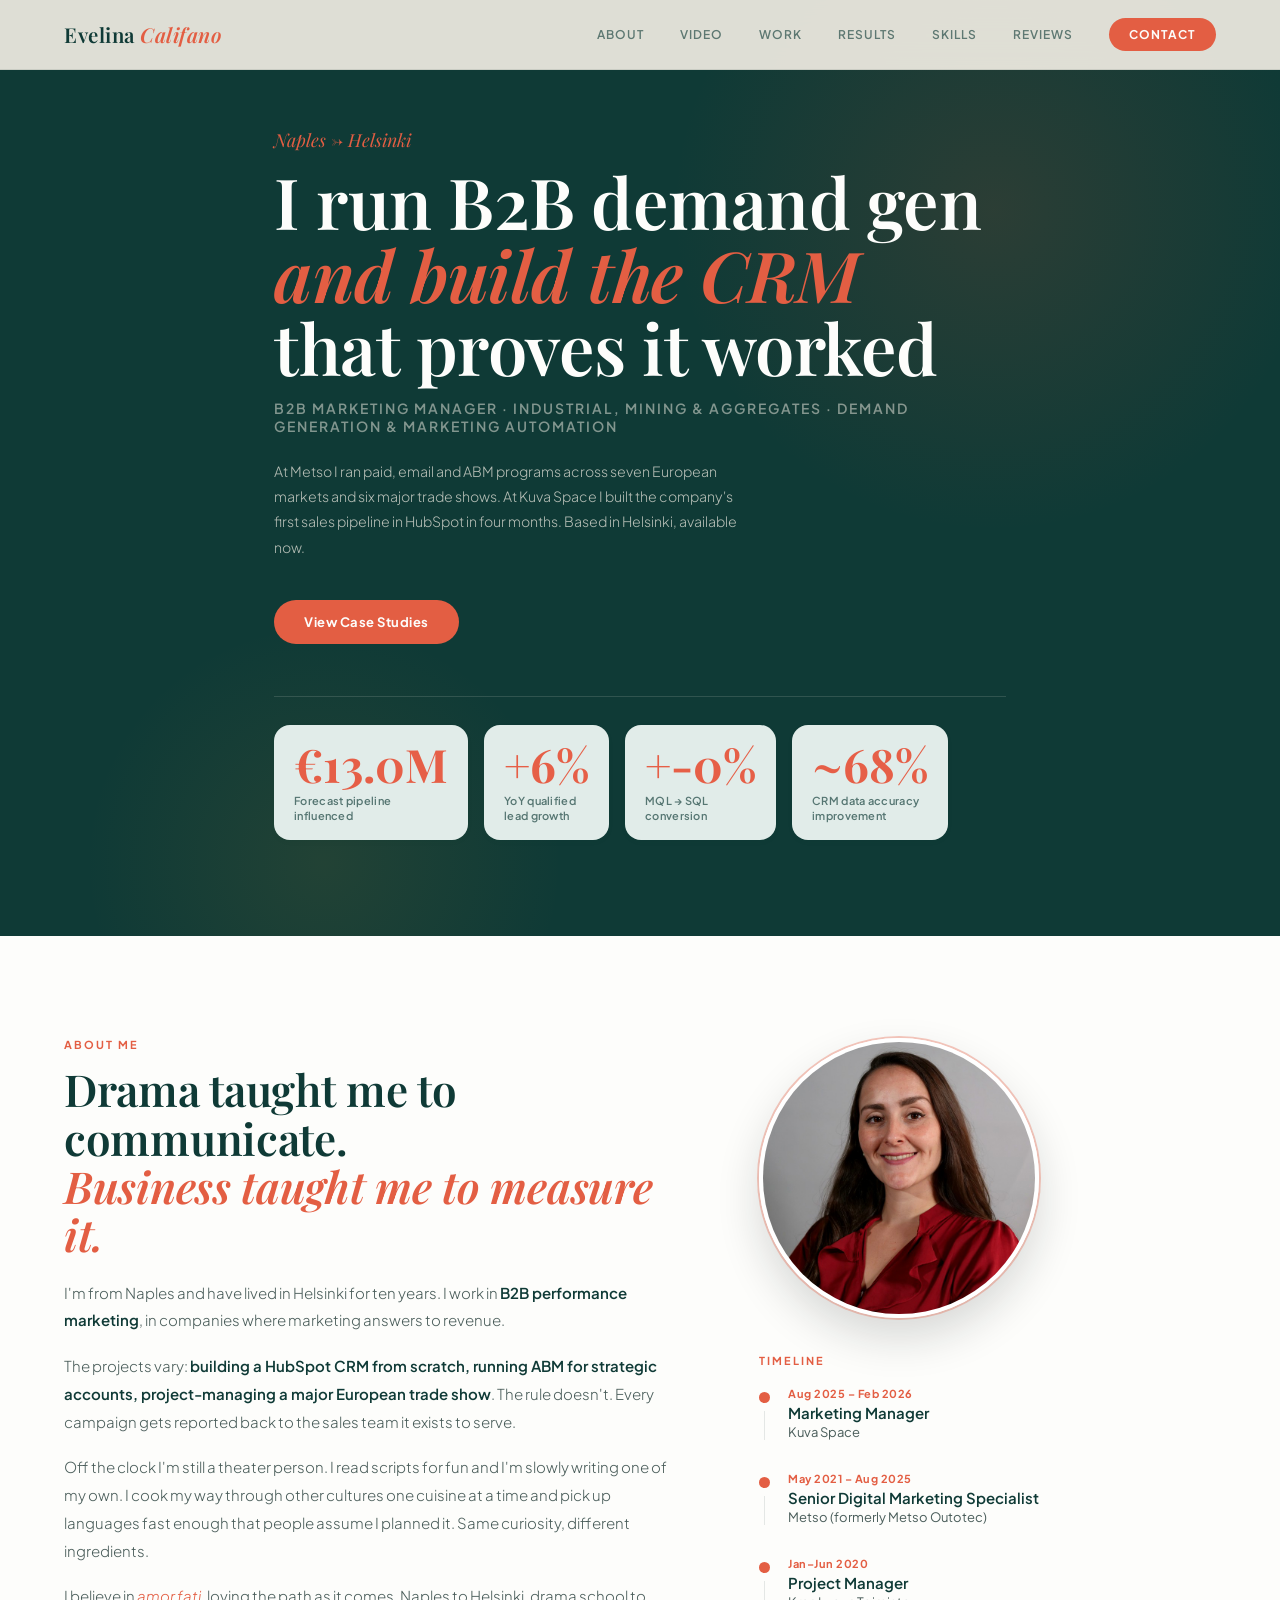
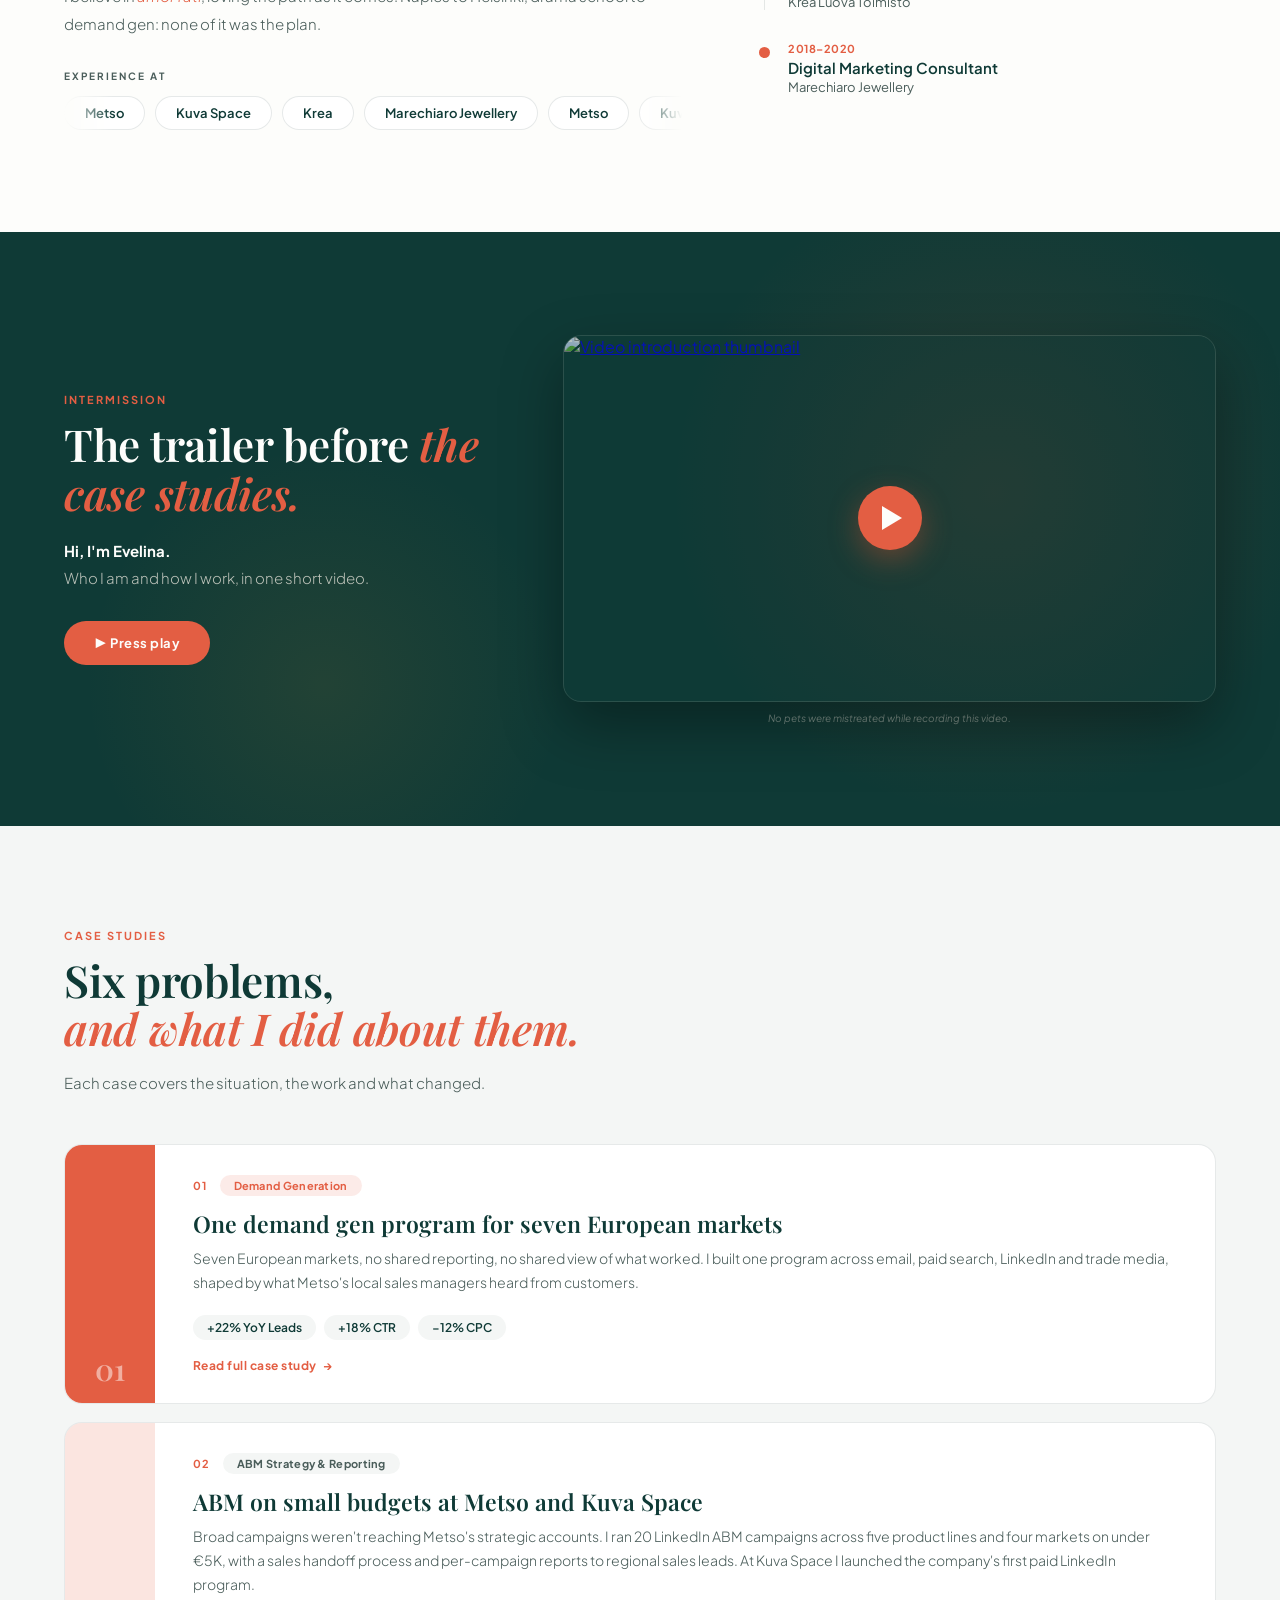
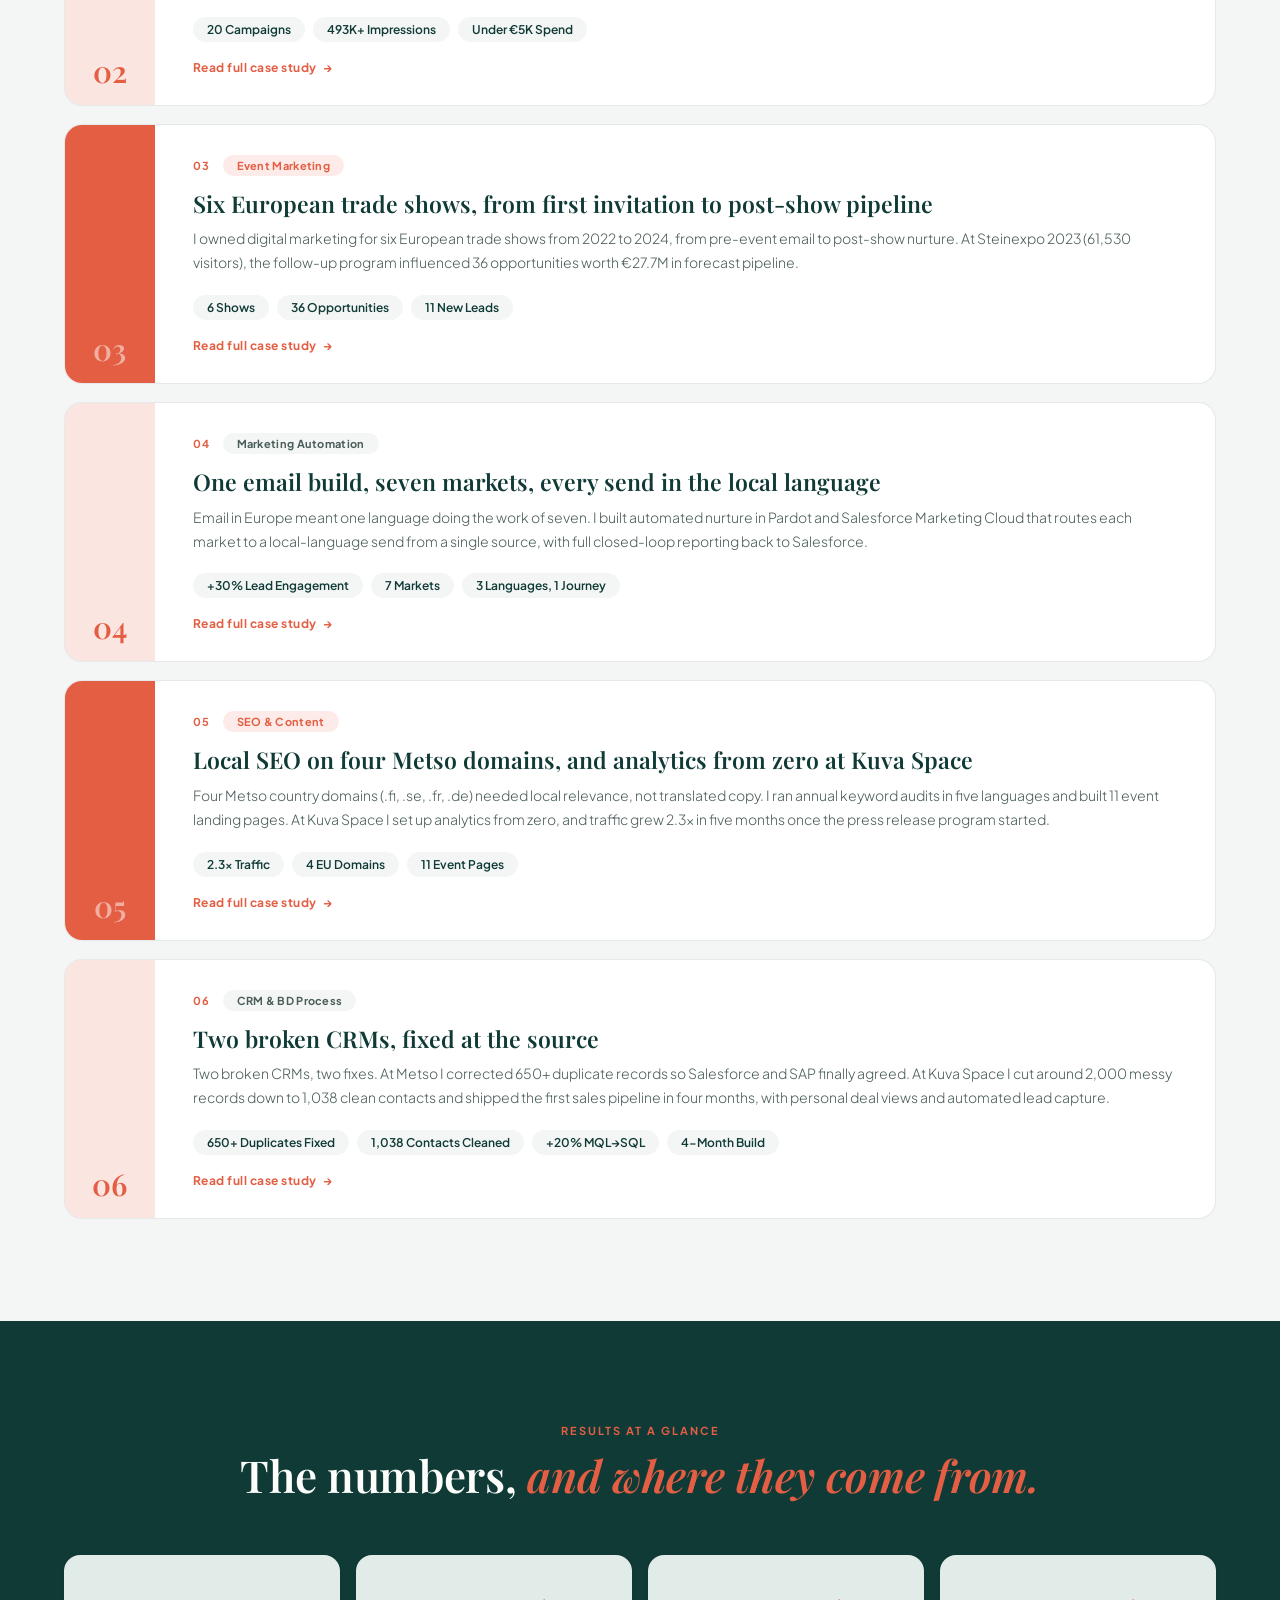
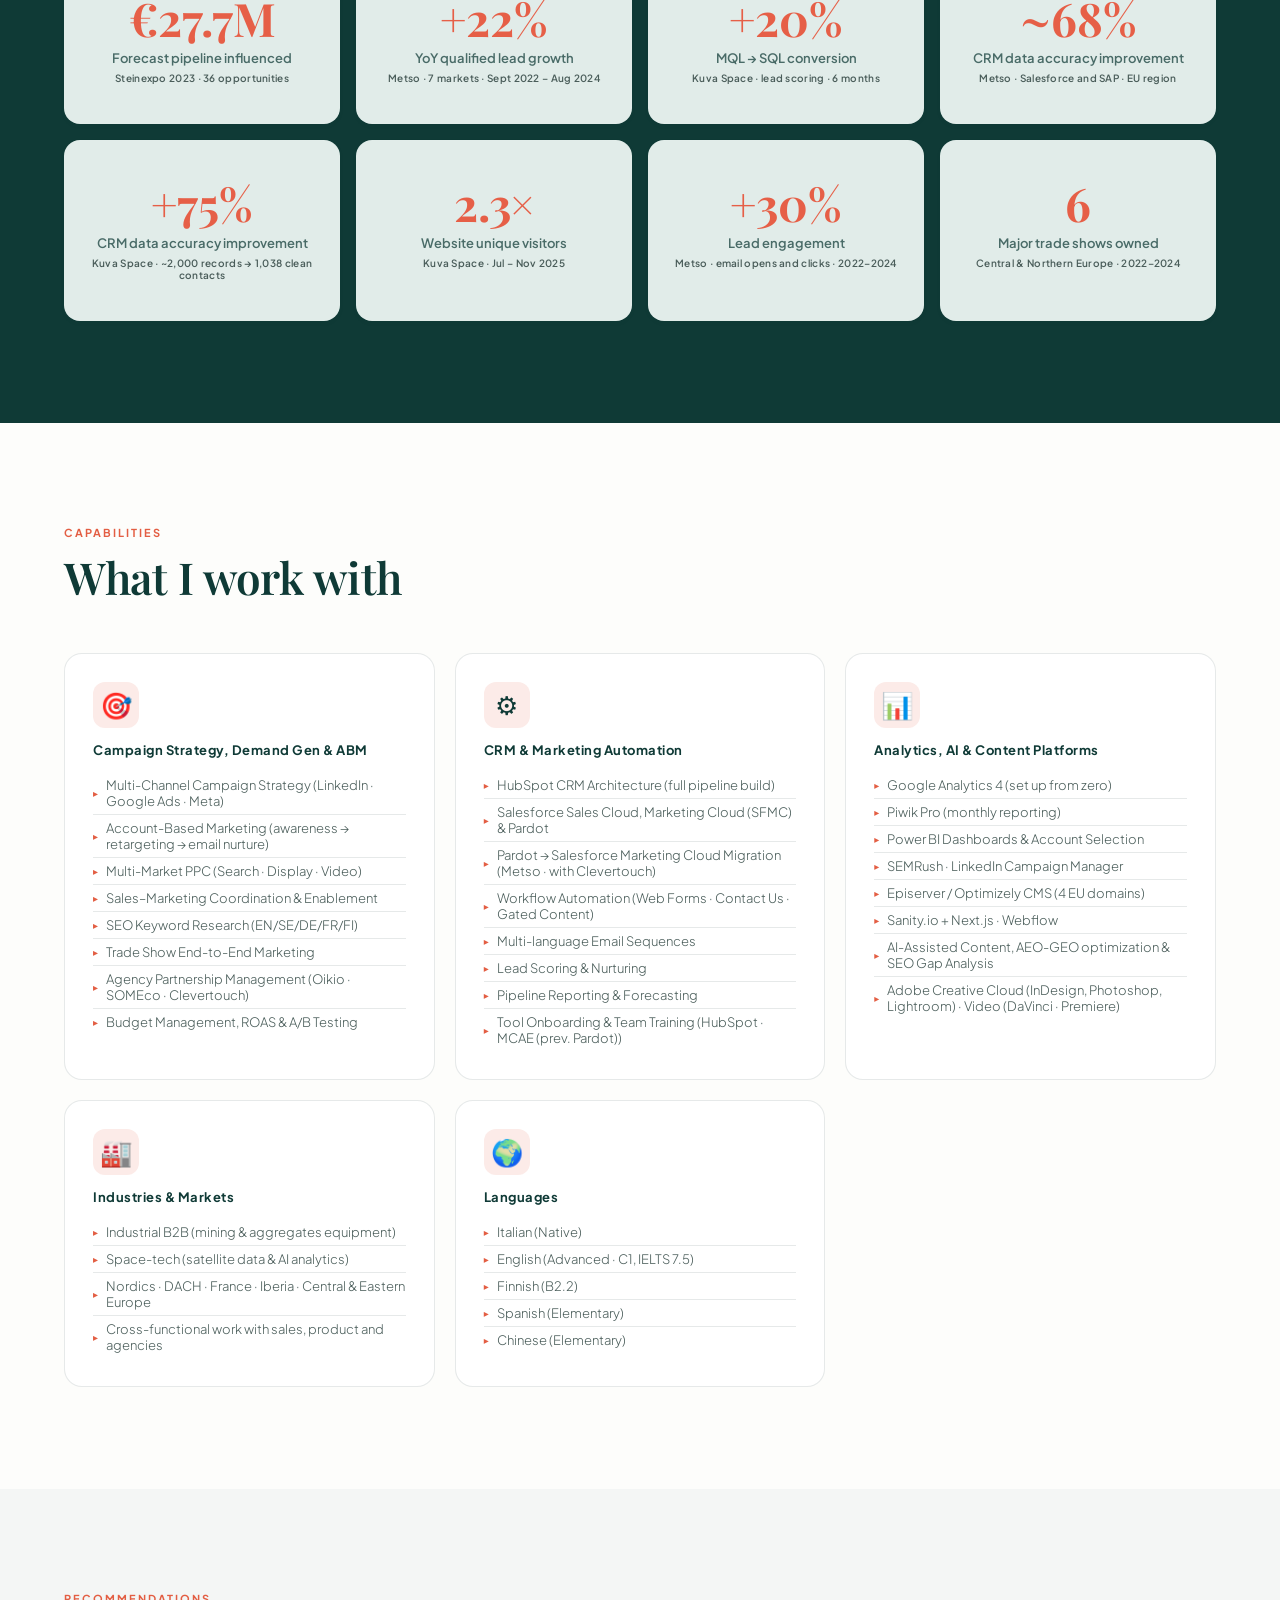
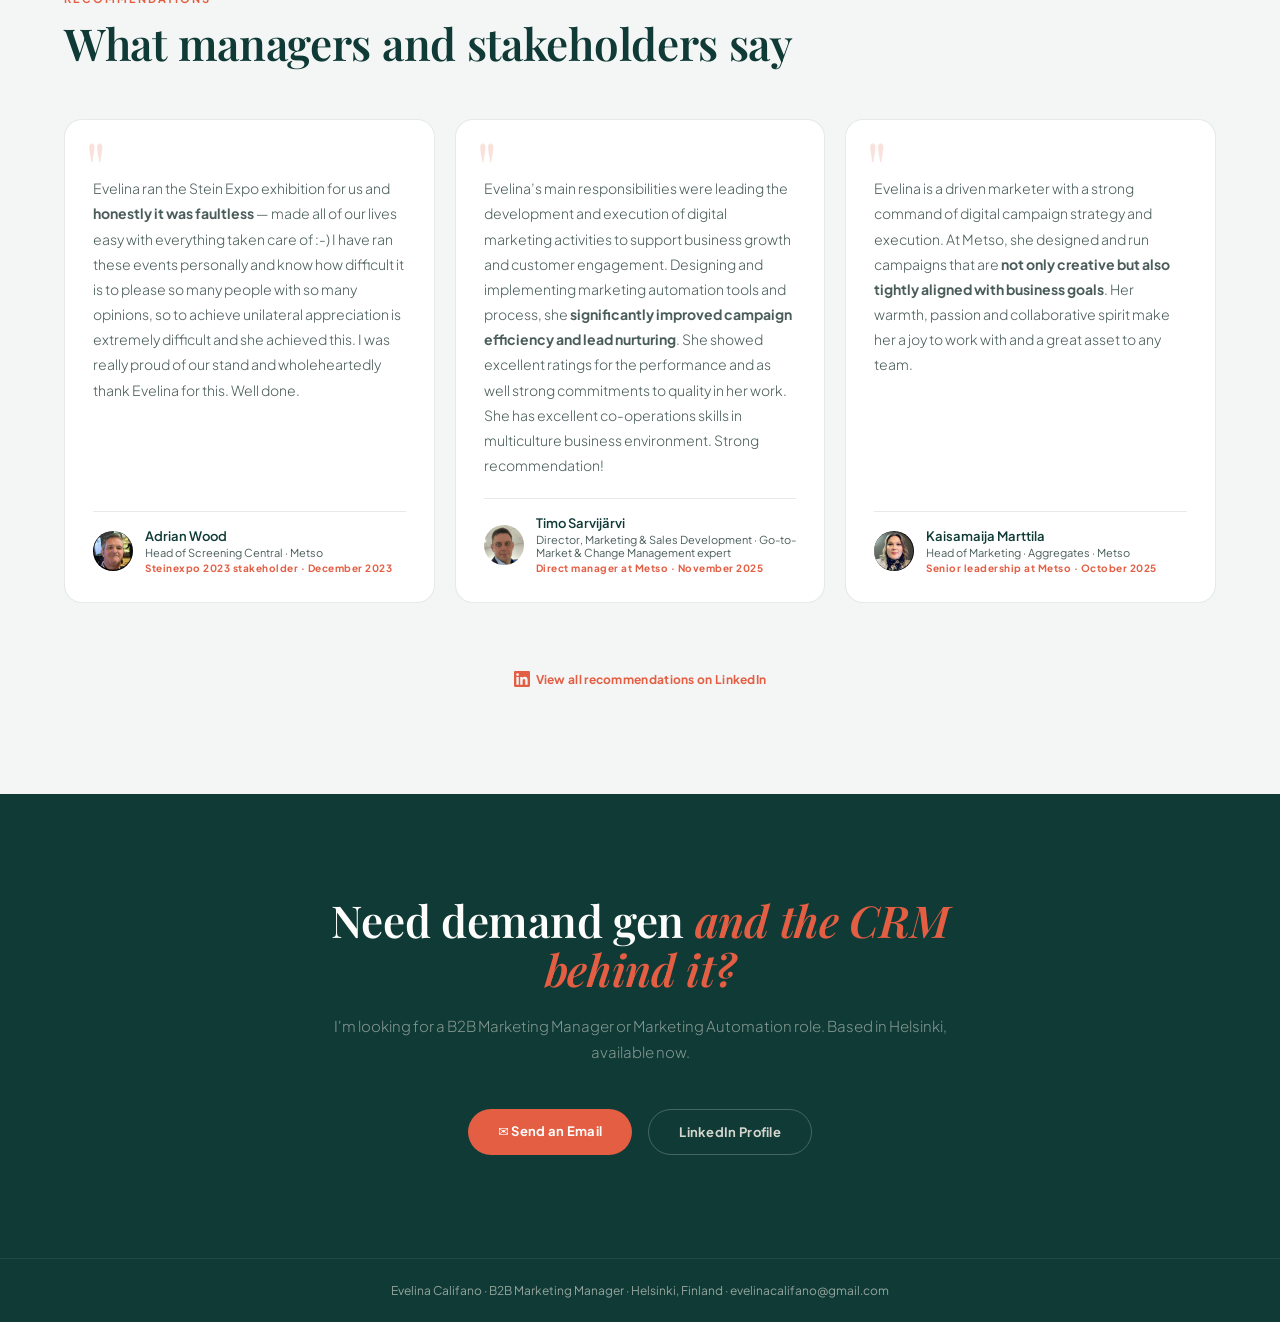
==== commit eb9473ec: "modified copy (Fable range) 17.11" ====
--- a/index.html
+++ b/index.html
@@ -10,7 +10,12 @@
 <!-- End Google Tag Manager -->
 <meta charset="UTF-8">
 <meta name="viewport" content="width=device-width, initial-scale=1.0">
-<title>Evelina Califano — B2B Marketing Portfolio</title>
+<title>Evelina Califano | B2B Marketing Manager, Demand Gen &amp; Marketing Automation</title>
+<meta name="description" content="B2B marketing manager in Helsinki. Multi-market demand gen, ABM and trade shows at Metso, CRM and pipeline builds in Salesforce and HubSpot. Available now.">
+<meta property="og:title" content="Evelina Califano | B2B Marketing Manager">
+<meta property="og:description" content="Multi-market demand gen, ABM and trade shows at Metso, CRM and pipeline builds in Salesforce and HubSpot. Based in Helsinki, available now.">
+<meta property="og:type" content="website">
+<meta property="og:url" content="https://evelinacalifano-portfolio.github.io/evelinacalifano.github.io-/">
 <link href="https://fonts.googleapis.com/css2?family=Playfair+Display:ital,wght@0,400;0,500;0,600;0,700;1,400;1,500;1,600&family=Plus+Jakarta+Sans:wght@300;400;500;600;700&display=swap" rel="stylesheet">
 <link rel="stylesheet" href="styles.css">
 </head>
@@ -42,6 +47,7 @@
   <a href="#cases" onclick="toggleMobileMenu()">Work</a>
   <a href="#results" onclick="toggleMobileMenu()">Results</a>
   <a href="#skills" onclick="toggleMobileMenu()">Skills</a>
+  <a href="#recommendations" onclick="toggleMobileMenu()">Reviews</a>
   <a href="#contact" onclick="toggleMobileMenu()">Contact</a>
 </div>
 
@@ -52,18 +58,18 @@
   <div class="hero-inner">
     <div class="hero-content">
       <div class="hero-kicker">Naples &rarr; Helsinki</div>
-      <h1 class="hero-title">I run the campaigns<br>& <em>build the systems</em><br>behind them</h1>
+      <h1 class="hero-title">I run B2B demand gen<br><em>and build the CRM</em><br>that proves it worked</h1>
       <p class="hero-subtitle">B2B Marketing Manager · Industrial, Mining &amp; Aggregates · Demand Generation &amp; Marketing Automation</p>
-      <p class="hero-desc">I run multi-market PPC and ABM programs, then engineer the HubSpot and Salesforce architecture that turns what they generate into pipeline. 5+ years in industrial B2B and space-tech, across 7 European markets.</p>
+      <p class="hero-desc">At Metso I ran paid, email and ABM programs across seven European markets and six major trade shows. At Kuva Space I built the company's first sales pipeline in HubSpot in four months. Based in Helsinki, available now.</p>
       <div class="hero-ctas">
         <a href="#cases" class="btn-primary">View Case Studies</a>
       </div>
 
-      <div class="hero-stats">
+      <div class="hero-stats" style="gap:16px;">
+        <div><div class="stat-num">€27.7M</div><div class="stat-label">Forecast pipeline<br>influenced</div></div>
         <div><div class="stat-num">+22%</div><div class="stat-label">YoY qualified<br>lead growth</div></div>
-        <div><div class="stat-num">7</div><div class="stat-label">European markets<br>managed</div></div>
-        <div><div class="stat-num">+75%</div><div class="stat-label">CRM data accuracy<br>improvement</div></div>
-        <div><div class="stat-num">5+</div><div class="stat-label">Years B2B<br>experience</div></div>
+        <div><div class="stat-num">+20%</div><div class="stat-label">MQL → SQL<br>conversion</div></div>
+        <div><div class="stat-num">~68%</div><div class="stat-label">CRM data accuracy<br>improvement</div></div>
       </div>
     </div>
   </div>
@@ -74,22 +80,22 @@
   <div class="about-inner">
     <div class="about-body fade-up">
       <div class="section-eyebrow">About me</div>
-      <h2 class="section-title">Marketing at the intersection of<br><em style="color:var(--teal);font-style:italic">data &amp; creativity</em></h2>
-      <p>Originally from Naples, I've called Helsinki home for the past 10 years. My background in drama and arts taught me how to communicate. My business education taught me how to measure it. I bring both to <strong>B2B performance marketing</strong>: analytical discipline with a storyteller's instinct.</p>
-      <p>I thrive in complex B2B environments where marketing answers to revenue. Whether I'm <strong>architecting a HubSpot CRM from scratch, running ABM programs for strategic accounts, or project-managing a major European trade show</strong>, I work the same way no matter where I am: every campaign gets reported back to the sales team it exists to serve.</p>
-      <p>Off the clock I'm still a theatre person. I read scripts for fun and I'm slowly writing one of my own. I cook my way through other cultures one cuisine at a time, and I pick up languages fast enough that people assume I planned it. It's the same curiosity I bring to work, pointed at different ingredients.</p>
-      <p>I believe in <em>Amor Fati</em>: embracing the path fully. Naples to Helsinki, drama school to demand gen, none of it was the plan, and all of it is why the work still has both discipline and imagination in it.</p>
+      <h2 class="section-title">Drama taught me to communicate.<br><em style="color:var(--teal);font-style:italic">Business taught me to measure it.</em></h2>
+      <p>I'm from Naples and have lived in Helsinki for ten years. I work in <strong>B2B performance marketing</strong>, in companies where marketing answers to revenue.</p>
+      <p>The projects vary: <strong>building a HubSpot CRM from scratch, running ABM for strategic accounts, project-managing a major European trade show</strong>. The rule doesn't. Every campaign gets reported back to the sales team it exists to serve.</p>
+      <p>Off the clock I'm still a theater person. I read scripts for fun and I'm slowly writing one of my own. I cook my way through other cultures one cuisine at a time and pick up languages fast enough that people assume I planned it. Same curiosity, different ingredients.</p>
+      <p>I believe in <em>amor fati</em>, loving the path as it comes. Naples to Helsinki, drama school to demand gen: none of it was the plan.</p>
       <div class="companies-label">Experience at</div>
       <div class="companies-marquee">
         <div class="companies-track">
           <div class="co-pill">Metso</div>
           <div class="co-pill">Kuva Space</div>
           <div class="co-pill">Krea</div>
-          <div class="co-pill">Globuzzer</div>
+          <div class="co-pill">Marechiaro Jewellery</div>
           <div class="co-pill">Metso</div>
           <div class="co-pill">Kuva Space</div>
           <div class="co-pill">Krea</div>
-          <div class="co-pill">Globuzzer</div>
+          <div class="co-pill">Marechiaro Jewellery</div>
         </div>
       </div>
     </div>
@@ -113,8 +119,8 @@
   <div class="vibe-inner fade-up">
     <div class="vibe-text">
       <div class="section-eyebrow">Intermission</div>
-      <h2 class="section-title" style="color:var(--cream);">The trailer before <em style="color:var(--rust);font-style:italic;">the reviews.</em></h2>
-      <p class="vibe-desc"><strong style="color:var(--cream);">Who is Evelina?</strong><br>A sneak peek of who I am and how I like to work, in a short video.</p>
+      <h2 class="section-title" style="color:var(--cream);">The trailer before <em style="color:var(--rust);font-style:italic;">the case studies.</em></h2>
+      <p class="vibe-desc"><strong style="color:var(--cream);">Hi, I'm Evelina.</strong><br>Who I am and how I work, in one short video.</p>
       <a href="https://youtu.be/gcY4IxO_y2o" target="_blank" rel="noopener" class="btn-primary" style="display:inline-flex;align-items:center;gap:8px;" onclick="loadVibeVideo(document.querySelector('.vibe-media')); return false;">&#9654; Press play</a>
     </div>
     <div class="vibe-media-wrap">
@@ -132,18 +138,18 @@
   <div class="cases-inner">
     <div class="fade-up">
       <div class="section-eyebrow">Case Studies</div>
-      <h2 class="section-title">What this looks like in practice.<br>Different markets, different problems, one way of working.</h2>
-      <p style="font-size:15px;color:var(--mid);margin-top:8px;font-weight:300;">Click any case study to read the full story: strategy, execution, and outcome.</p>
+      <h2 class="section-title">Six problems,<br><em style="color:var(--teal);font-style:italic">and what I did about them.</em></h2>
+      <p style="font-size:15px;color:var(--mid);margin-top:8px;font-weight:300;">Each case covers the situation, the work and what changed.</p>
     </div>
     <div class="cases-grid">
 
       <a class="case-card fade-up" href="case-cs1.html">
         <div class="case-stripe" data-num="01"></div>
         <div class="case-body">
-          <div class="case-top"><span class="case-num">01</span><span class="case-tag">Demand Generation</span></div><div class="case-hover-stat"><span class="chs-num">+22%</span><span class="chs-lbl">YoY lead growth</span></div>
-          <div class="case-title">Multi-Market Demand Generation – Metso Europe</div>
-          <div class="case-desc">Metso's seven European markets were running campaigns with no shared reporting and no shared read on what worked. I built one program across email, paid search, LinkedIn, and trade media, grounded in what local sales managers actually heard from their customers.</div>
-          <div class="case-pills"><span class="pill">+22% YoY Leads</span><span class="pill">+18% CTR</span><span class="pill">−12% CPC</span><span class="pill">7 Markets</span></div>
+          <div class="case-top"><span class="case-num">01</span><span class="case-tag">Demand Generation</span></div><div class="case-hover-stat"><span class="chs-num">+22%</span><span class="chs-lbl">YoY qualified leads</span></div>
+          <div class="case-title">One demand gen program for seven European markets</div>
+          <div class="case-desc">Seven European markets, no shared reporting, no shared view of what worked. I built one program across email, paid search, LinkedIn and trade media, shaped by what Metso's local sales managers heard from customers.</div>
+          <div class="case-pills"><span class="pill">+22% YoY Leads</span><span class="pill">+18% CTR</span><span class="pill">−12% CPC</span></div>
           <div class="case-cta">Read full case study</div>
         </div>
       </a>
@@ -151,10 +157,10 @@
       <a class="case-card fade-up" href="case-cs3.html">
         <div class="case-stripe gold" data-num="02"></div>
         <div class="case-body">
-          <div class="case-top"><span class="case-num">02</span><span class="case-tag gold-tag">ABM Strategy & Reporting</span></div><div class="case-hover-stat"><span class="chs-num">20</span><span class="chs-lbl">ABM campaigns delivered</span></div>
-          <div class="case-title">Account-Based Marketing – Metso & Kuva Space </div>
-          <div class="case-desc">Metso's strategic accounts needed more than broad campaigns. Over two years I ran 20 LinkedIn ABM campaigns across 5 product lines and 4 EU markets, with a documented sales-to-marketing handoff and per-campaign reporting to regional sales leads.</div>
-          <div class="case-pills"><span class="pill">20 ABM Campaigns</span><span class="pill">493K+ Impressions</span><span class="pill">Launched Kuvaspace's first LinkedIn Ad Campaign</span><span class="pill">Sales→Marketing Process</span></div>
+          <div class="case-top"><span class="case-num">02</span><span class="case-tag gold-tag">ABM Strategy & Reporting</span></div><div class="case-hover-stat"><span class="chs-num">0.55%</span><span class="chs-lbl">CTR in Phase II, up from 0.23%</span></div>
+          <div class="case-title">ABM on small budgets at Metso and Kuva Space</div>
+          <div class="case-desc">Broad campaigns weren't reaching Metso's strategic accounts. I ran 20 LinkedIn ABM campaigns across five product lines and four markets on under €5K, with a sales handoff process and per-campaign reports to regional sales leads. At Kuva Space I launched the company's first paid LinkedIn program.</div>
+          <div class="case-pills"><span class="pill">20 Campaigns</span><span class="pill">493K+ Impressions</span><span class="pill">Under €5K Spend</span></div>
           <div class="case-cta">Read full case study</div>
         </div>
       </a>
@@ -162,10 +168,10 @@
       <a class="case-card fade-up" href="case-cs4.html">
         <div class="case-stripe" data-num="03"></div>
         <div class="case-body">
-          <div class="case-top"><span class="case-num">03</span><span class="case-tag">Event Marketing</span></div><div class="case-hover-stat"><span class="chs-num">6</span><span class="chs-lbl">Trade shows owned</span></div>
-          <div class="case-title">Trade Show &amp; Event Marketing – 6 Major European Industry Events (2022–2024)</div>
-          <div class="case-desc">Owned digital marketing for six European trade shows from 2022 to 2024, from pre-event email to post-show nurture, across six countries. Flagship: Steinexpo 2023, with 61,530 visitors and €27.7M pipeline influenced.</div>
-          <div class="case-pills"><span class="pill">6 Trade Shows</span><span class="pill">€27.7M Pipeline</span><span class="pill">26M+ Impressions</span></div>
+          <div class="case-top"><span class="case-num">03</span><span class="case-tag">Event Marketing</span></div><div class="case-hover-stat"><span class="chs-num">€27.7M</span><span class="chs-lbl">Forecast pipeline influenced</span></div>
+          <div class="case-title">Six European trade shows, from first invitation to post-show pipeline</div>
+          <div class="case-desc">I owned digital marketing for six European trade shows from 2022 to 2024, from pre-event email to post-show nurture. At Steinexpo 2023 (61,530 visitors), the follow-up program influenced 36 opportunities worth €27.7M in forecast pipeline.</div>
+          <div class="case-pills"><span class="pill">6 Shows</span><span class="pill">36 Opportunities</span><span class="pill">11 New Leads</span></div>
           <div class="case-cta">Read full case study</div>
         </div>
       </a>
@@ -174,9 +180,9 @@
         <div class="case-stripe gold" data-num="04"></div>
         <div class="case-body">
           <div class="case-top"><span class="case-num">04</span><span class="case-tag gold-tag">Marketing Automation</span></div><div class="case-hover-stat"><span class="chs-num">+30%</span><span class="chs-lbl">Lead engagement lift</span></div>
-          <div class="case-title">Email Automation &amp; Multi-Language Nurture – Metso Pardot &amp; Salesforce Marketing Cloud</div>
+          <div class="case-title">One email build, seven markets, every send in the local language</div>
           <div class="case-desc">Email in Europe meant one language doing the work of seven. I built automated nurture in Pardot and Salesforce Marketing Cloud that routes each market to a local-language send from a single source, with full closed-loop reporting back to Salesforce.</div>
-          <div class="case-pills"><span class="pill">+30% Lead Engagement</span><span class="pill">7 Markets</span><span class="pill">Salesforce Integration</span></div>
+          <div class="case-pills"><span class="pill">+30% Lead Engagement</span><span class="pill">7 Markets</span><span class="pill">3 Languages, 1 Journey</span></div>
           <div class="case-cta">Read full case study</div>
         </div>
       </a>
@@ -184,10 +190,10 @@
       <a class="case-card fade-up" href="case-cs6.html">
         <div class="case-stripe" data-num="05"></div>
         <div class="case-body">
-          <div class="case-top"><span class="case-num">05</span><span class="case-tag">SEO & Content</span></div><div class="case-hover-stat"><span class="chs-num">4</span><span class="chs-lbl">Country domains run</span></div>
-          <div class="case-title">Local-Market Web Publishing &amp; SEO – Metso Europe</div>
-          <div class="case-desc">Four Metso country domains (.fi, .se, .fr, .de) needed local relevance, not translated copy. I ran annual keyword audits, built event landing pages, co-produced local case studies with product managers and industry-expert local writers/journalists, and reported monthly in Piwik Pro. At Kuva Space, I set up analytics from zero, and visitor traffic more than doubled in five months once the content program launched.</div>
-          <div class="case-pills"><span class="pill">SEO & SERP Strategy</span><span class="pill">4 EU Domains</span><span class="pill">2.3× Traffic Growth</span><span class="pill">11 Event Pages</span></div>
+          <div class="case-top"><span class="case-num">05</span><span class="case-tag">SEO & Content</span></div><div class="case-hover-stat"><span class="chs-num">2.3×</span><span class="chs-lbl">Website traffic, Kuva Space</span></div>
+          <div class="case-title">Local SEO on four Metso domains, and analytics from zero at Kuva Space</div>
+          <div class="case-desc">Four Metso country domains (.fi, .se, .fr, .de) needed local relevance, not translated copy. I ran annual keyword audits in five languages and built 11 event landing pages. At Kuva Space I set up analytics from zero, and traffic grew 2.3× in five months once the press release program started.</div>
+          <div class="case-pills"><span class="pill">2.3× Traffic</span><span class="pill">4 EU Domains</span><span class="pill">11 Event Pages</span></div>
           <div class="case-cta">Read full case study</div>
         </div>
       </a>
@@ -195,10 +201,10 @@
       <a class="case-card fade-up" href="case-cs2.html">
         <div class="case-stripe gold" data-num="06"></div>
         <div class="case-body">
-          <div class="case-top"><span class="case-num">06</span><span class="case-tag gold-tag">CRM & BD Process</span></div><div class="case-hover-stat"><span class="chs-num">+75% / +68%</span><span class="chs-lbl">CRM accuracy, Kuva Space / Metso</span></div>
-          <div class="case-title">CRM Architecture &amp; Commercial Pipeline</div>
-          <div class="case-desc"> Two CRM failures, two fixes. At Metso, I corrected 650+ duplicate installed-base records so Salesforce and SAP could finally agree, lifting CRM accuracy 65-70% across EUE. At Kuva Space, I rebuilt 1,038 broken contacts and shipped their first sales pipeline in four months: personal deal views, automated lead capture and all.</div>
-          <div class="case-pills"><span class="pill">1,038 Contacts Cleaned</span><span class="pill">+20% MQL→SQL</span><span class="pill">+68% CRM Data Accuracy (EUE)</span></div>
+          <div class="case-top"><span class="case-num">06</span><span class="case-tag gold-tag">CRM & BD Process</span></div><div class="case-hover-stat"><span class="chs-num">~68%</span><span class="chs-lbl">CRM data accuracy, Metso</span></div>
+          <div class="case-title">Two broken CRMs, fixed at the source</div>
+          <div class="case-desc">Two broken CRMs, two fixes. At Metso I corrected 650+ duplicate records so Salesforce and SAP finally agreed. At Kuva Space I cut around 2,000 messy records down to 1,038 clean contacts and shipped the first sales pipeline in four months, with personal deal views and automated lead capture.</div>
+          <div class="case-pills"><span class="pill">650+ Duplicates Fixed</span><span class="pill">1,038 Contacts Cleaned</span><span class="pill">+20% MQL→SQL</span><span class="pill">4-Month Build</span></div>
           <div class="case-cta">Read full case study</div>
         </div>
       </a>
@@ -212,17 +218,17 @@
   <div class="results-inner">
     <div class="fade-up">
       <div class="section-eyebrow">Results at a Glance</div>
-      <h2 class="section-title" style="color:var(--white)">Numbers that matter</h2>
+      <h2 class="section-title" style="color:var(--white)">The numbers, <em style="color:var(--rust);font-style:italic;">and where they come from.</em></h2>
     </div>
     <div class="results-wall fade-up">
-      <div class="result-block"><div class="result-num">€27.7M</div><div class="result-lbl">Pipeline influenced</div><div class="result-source">Steinexpo 2023 · 36 opportunities</div></div>
-      <div class="result-block"><div class="result-num">20</div><div class="result-lbl">ABM campaigns delivered</div><div class="result-source">Metso · 5 product lines · 4 EU markets</div></div>
-      <div class="result-block"><div class="result-num">493K+</div><div class="result-lbl">ABM impressions</div><div class="result-source">Metso program · Oct 2023 – Aug 2025</div></div>
-      <div class="result-block"><div class="result-num">26M+</div><div class="result-lbl">Social impressions</div><div class="result-source">Steinexpo 2023 · LinkedIn + Facebook</div></div>
-      <div class="result-block"><div class="result-num">6</div><div class="result-lbl">Major trade shows led</div><div class="result-source">Central &amp; Northern Europe · 2022–2024</div></div>
-      <div class="result-block"><div class="result-num">+22%</div><div class="result-lbl">YoY qualified lead growth</div><div class="result-source">Metso multichannel campaigns · 7 markets</div></div>
-      <div class="result-block"><div class="result-num">+75%</div><div class="result-lbl">CRM data accuracy improvement</div><div class="result-source">HubSpot architecture · Kuva Space</div></div>
-      <div class="result-block"><div class="result-num">+20%</div><div class="result-lbl">MQL → SQL conversion</div><div class="result-source">Lead scoring · 6 months</div></div>
+      <div class="result-block"><div class="result-num">€27.7M</div><div class="result-lbl">Forecast pipeline influenced</div><div class="result-source">Steinexpo 2023 · 36 opportunities</div></div>
+      <div class="result-block"><div class="result-num">+22%</div><div class="result-lbl">YoY qualified lead growth</div><div class="result-source">Metso · 7 markets · Sept 2022 – Aug 2024</div></div>
+      <div class="result-block"><div class="result-num">+20%</div><div class="result-lbl">MQL → SQL conversion</div><div class="result-source">Kuva Space · lead scoring · 6 months</div></div>
+      <div class="result-block"><div class="result-num">~68%</div><div class="result-lbl">CRM data accuracy improvement</div><div class="result-source">Metso · Salesforce and SAP · EU region</div></div>
+      <div class="result-block"><div class="result-num">+75%</div><div class="result-lbl">CRM data accuracy improvement</div><div class="result-source">Kuva Space · ~2,000 records → 1,038 clean contacts</div></div>
+      <div class="result-block"><div class="result-num">2.3×</div><div class="result-lbl">Website unique visitors</div><div class="result-source">Kuva Space · Jul – Nov 2025</div></div>
+      <div class="result-block"><div class="result-num">+30%</div><div class="result-lbl">Lead engagement</div><div class="result-source">Metso · email opens and clicks · 2022–2024</div></div>
+      <div class="result-block"><div class="result-num">6</div><div class="result-lbl">Major trade shows owned</div><div class="result-source">Central &amp; Northern Europe · 2022–2024</div></div>
     </div>
   </div>
 </section>
@@ -232,7 +238,7 @@
   <div class="skills-inner">
     <div class="fade-up">
       <div class="section-eyebrow">Capabilities</div>
-      <h2 class="section-title">Skills &amp; Tools</h2>
+      <h2 class="section-title">What I work with</h2>
     </div>
     <div class="skills-grid fade-up">
       <div class="skill-card">
@@ -240,9 +246,9 @@
         <div class="skill-cat">Campaign Strategy, Demand Gen &amp; ABM</div>
         <ul class="skill-list">
           <li>Multi-Channel Campaign Strategy (LinkedIn · Google Ads · Meta)</li>
-          <li>Account-Based Marketing (Phase I → II → III)</li>
+          <li>Account-Based Marketing (awareness → retargeting → email nurture)</li>
           <li>Multi-Market PPC (Search · Display · Video)</li>
-          <li>Sales–Marketing Coordination &amp; Enablement (5-step framework)</li>
+          <li>Sales–Marketing Coordination &amp; Enablement</li>
           <li>SEO Keyword Research (EN/SE/DE/FR/FI)</li>
           <li>Trade Show End-to-End Marketing</li>
           <li>Agency Partnership Management (Oikio · SOMEco · Clevertouch)</li>
@@ -256,10 +262,10 @@
           <li>HubSpot CRM Architecture (full pipeline build)</li>
           <li>Salesforce Sales Cloud, Marketing Cloud (SFMC) &amp; Pardot</li>
           <li>Pardot → Salesforce Marketing Cloud Migration (Metso · with Clevertouch)</li>
-          <li>Workflow Automation (EAP · Contact Us · Gated Content)</li>
+          <li>Workflow Automation (Web Forms · Contact Us · Gated Content)</li>
           <li>Multi-language Email Sequences</li>
           <li>Lead Scoring &amp; Nurturing</li>
-          <li>ABM, Pipeline Reporting &amp; Forecasting</li>
+          <li>Pipeline Reporting &amp; Forecasting</li>
           <li>Tool Onboarding &amp; Team Training (HubSpot · MCAE (prev. Pardot))</li>
         </ul>
       </div>
@@ -278,11 +284,13 @@
         </ul>
       </div>
       <div class="skill-card">
-        <div class="skill-icon">🤝</div>
-        <div class="skill-cat">Ways of Working</div>
-        <ul class="skill-list">
-          <li>Cross-functional stakeholder management (sales · product · agencies)</li>
-          <li>Multicultural, multilingual team environments (IT/EN/FI/ES)</li>
+        <div class="skill-icon">🏭</div>
+        <div class="skill-cat">Industries &amp; Markets</div>
+        <ul class="skill-list">
+          <li>Industrial B2B (mining &amp; aggregates equipment)</li>
+          <li>Space-tech (satellite data &amp; AI analytics)</li>
+          <li>Nordics · DACH · France · Iberia · Central &amp; Eastern Europe</li>
+          <li>Cross-functional work with sales, product and agencies</li>
         </ul>
       </div>
       <div class="skill-card">
@@ -305,11 +313,22 @@
 <section id="recommendations">
   <div class="reco-inner">
     <div class="fade-up">
-      <div class="section-eyebrow">Social Proof</div>
-      <h2 class="section-title">What colleagues say</h2>
+      <div class="section-eyebrow">Recommendations</div>
+      <h2 class="section-title">What managers and stakeholders say</h2>
     </div>
     <div class="reco-grid fade-up">
 
+      <div class="reco-card">
+        <p class="reco-quote">Evelina ran the Stein Expo exhibition for us and <strong>honestly it was faultless</strong> — made all of our lives easy with everything taken care of :-) I have ran these events personally and know how difficult it is to please so many people with so many opinions, so to achieve unilateral appreciation is extremely difficult and she achieved this. I was really proud of our stand and wholeheartedly thank Evelina for this. Well done.</p>
+        <div class="reco-author">
+          <img class="reco-avatar" src="[data-uri]" alt="Adrian Wood">
+          <div>
+            <div class="reco-name">Adrian Wood</div>
+            <div class="reco-role">Head of Screening Central · Metso</div>
+            <div class="reco-context">Steinexpo 2023 stakeholder · December 2023</div>
+          </div>
+        </div>
+      </div>
       <div class="reco-card">
         <p class="reco-quote">Evelina’s main responsibilities were leading the development and execution of digital marketing activities to support business growth and customer engagement. Designing and implementing marketing automation tools and process, she <strong>significantly improved campaign efficiency and lead nurturing</strong>. She showed excellent ratings for the performance and as well strong commitments to quality in her work. She has excellent co-operations skills in multiculture business environment. Strong recommendation!</p>
         <div class="reco-author">
@@ -332,18 +351,6 @@
           </div>
         </div>
       </div>
-      <div class="reco-card">
-        <p class="reco-quote">Evelina ran the Stein Expo exhibition for us and <strong>honestly it was faultless</strong> — made all of our lives easy with everything taken care of :-) I have ran these events personally and know how difficult it is to please so many people with so many opinions, so to achieve unilateral appreciation is extremely difficult and she achieved this. I was really proud of our stand and wholeheartedly thank Evelina for this. Well done.</p>
-        <div class="reco-author">
-          <img class="reco-avatar" src="[data-uri]" alt="Adrian Wood">
-          <div>
-            <div class="reco-name">Adrian Wood</div>
-            <div class="reco-role">Head of Screening Central · Metso</div>
-            <div class="reco-context">Steinexpo 2023 stakeholder · December 2023</div>
-          </div>
-        </div>
-      </div>
-
     </div>
 
     <div style="text-align:center;margin-top:40px;" class="fade-up">
@@ -358,8 +365,8 @@
 <!-- CONTACT -->
 <section id="contact">
   <div class="contact-inner fade-up">
-    <h2 class="section-title">Let's work together</h2>
-    <p class="contact-sub">Looking for my next B2B Marketing Manager or Marketing Automation role. Based in Helsinki and available now. Let's talk.</p>
+    <h2 class="section-title">Need demand gen <em style="color:var(--rust);font-style:italic;">and the CRM behind it?</em></h2>
+    <p class="contact-sub">I'm looking for a B2B Marketing Manager or Marketing Automation role. Based in Helsinki, available now.</p>
     <div class="contact-links">
       <a href="mailto:evelinacalifano@gmail.com" class="cl cl-primary">✉ Send an Email</a>
       <a href="https://www.linkedin.com/in/evelina-califano-marketingistheanswer/" target="_blank" rel="noopener" class="cl cl-ghost">LinkedIn Profile</a>
--- a/styles.css
+++ b/styles.css
@@ -115,6 +115,32 @@
 .photo-placeholder{width:100%;aspect-ratio:3/4;background:linear-gradient(135deg,var(--cream2) 0%,#E4D6BC 100%);border-radius:20px;display:flex;flex-direction:column;align-items:center;justify-content:center;border:2px dashed var(--rust-mid);color:var(--rust);font-size:13px;font-weight:600;gap:10px;max-width:240px;margin-bottom:32px;}
 .photo-placeholder span{font-size:32px;}
 
+/* ── VIBE CHECK ── */
+#vibe{padding:var(--sp-sec-y) var(--sp-sec-x);background:var(--ink);position:relative;overflow:hidden;}
+.vibe-inner{max-width:1160px;margin:0 auto;display:grid;grid-template-columns:0.8fr 1.2fr;gap:clamp(32px,5vw,64px);align-items:center;position:relative;z-index:2;}
+.vibe-desc{font-size:15px;color:rgba(246,241,231,0.72);line-height:1.8;font-weight:300;margin-bottom:30px;max-width:440px;}
+.vibe-media{position:relative;display:block;border-radius:18px;overflow:hidden;aspect-ratio:16/9;cursor:pointer;box-shadow:0 24px 60px rgba(0,0,0,0.35);border:1px solid rgba(246,241,231,0.12);}
+.vibe-media img{width:100%;height:100%;object-fit:cover;display:block;transition:transform 0.4s ease;}
+.vibe-media:hover img{transform:scale(1.05);}
+.vibe-media.loaded{cursor:default;box-shadow:0 24px 60px rgba(0,0,0,0.35);}
+.vibe-media iframe{width:100%;height:100%;border:0;display:block;}
+.vibe-play{position:absolute;inset:0;display:flex;align-items:center;justify-content:center;background:rgba(15,58,54,0.30);transition:background 0.2s;}
+.vibe-media:hover .vibe-play{background:rgba(15,58,54,0.18);}
+.vibe-play-btn{width:64px;height:64px;border-radius:50%;background:var(--rust);display:flex;align-items:center;justify-content:center;box-shadow:0 10px 30px rgba(193,80,46,0.45);transition:transform 0.2s;}
+.vibe-media:hover .vibe-play-btn{transform:scale(1.08);}
+.vibe-triangle{width:0;height:0;border-top:12px solid transparent;border-bottom:12px solid transparent;border-left:20px solid var(--cream);margin-left:4px;}
+.vibe-text,.vibe-media-wrap{min-width:0;}
+@media(max-width:900px){
+  .vibe-inner{grid-template-columns:1fr;gap:32px;}
+  .vibe-media-wrap{order:-1;width:100%;max-width:720px;margin:0 auto;}
+  .vibe-desc{max-width:none;}
+}
+@media(max-width:480px){
+  .vibe-media{border-radius:14px;}
+  .vibe-play-btn{width:54px;height:54px;}
+  .vibe-desc{font-size:14px;margin-bottom:24px;}
+}
+
 /* ── CASES ── */
 #cases{padding:var(--sp-sec-y) var(--sp-sec-x);background:var(--cream2);}
 .cases-inner{max-width:1160px;margin:0 auto;}
